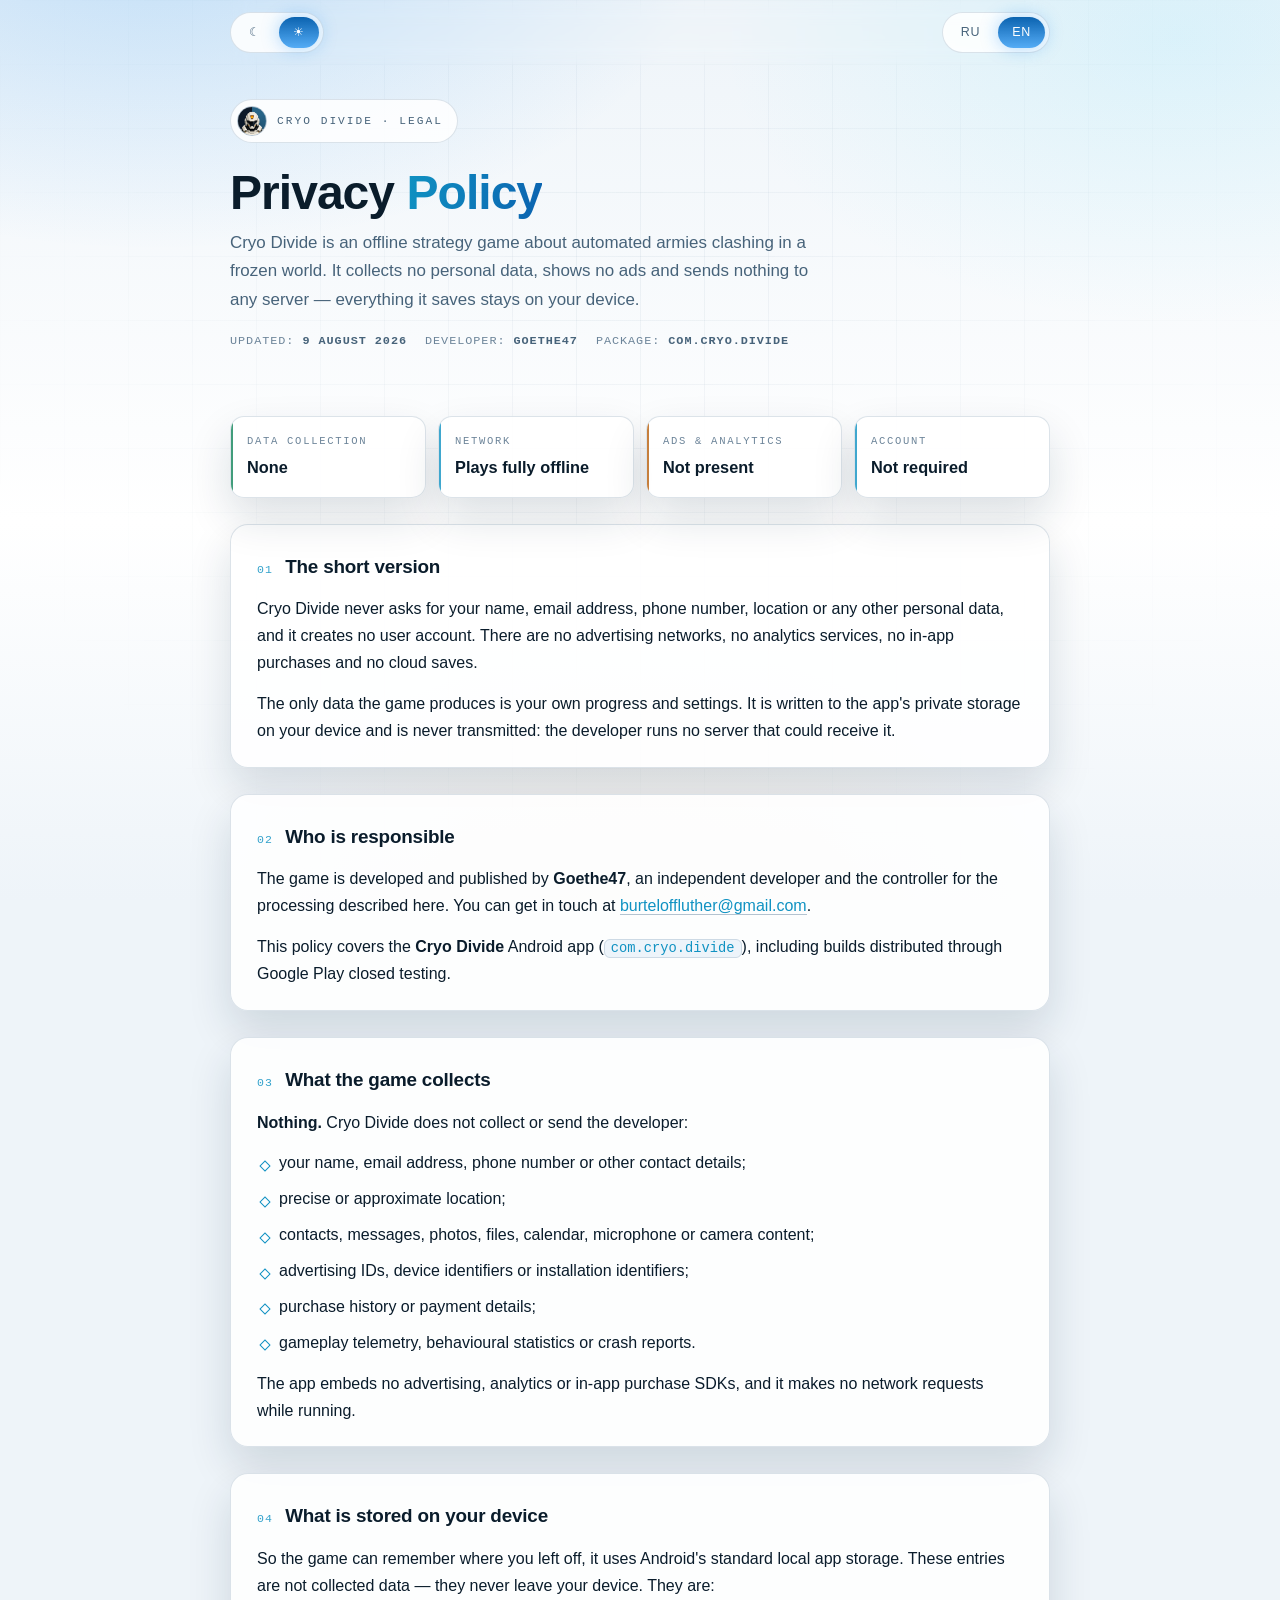
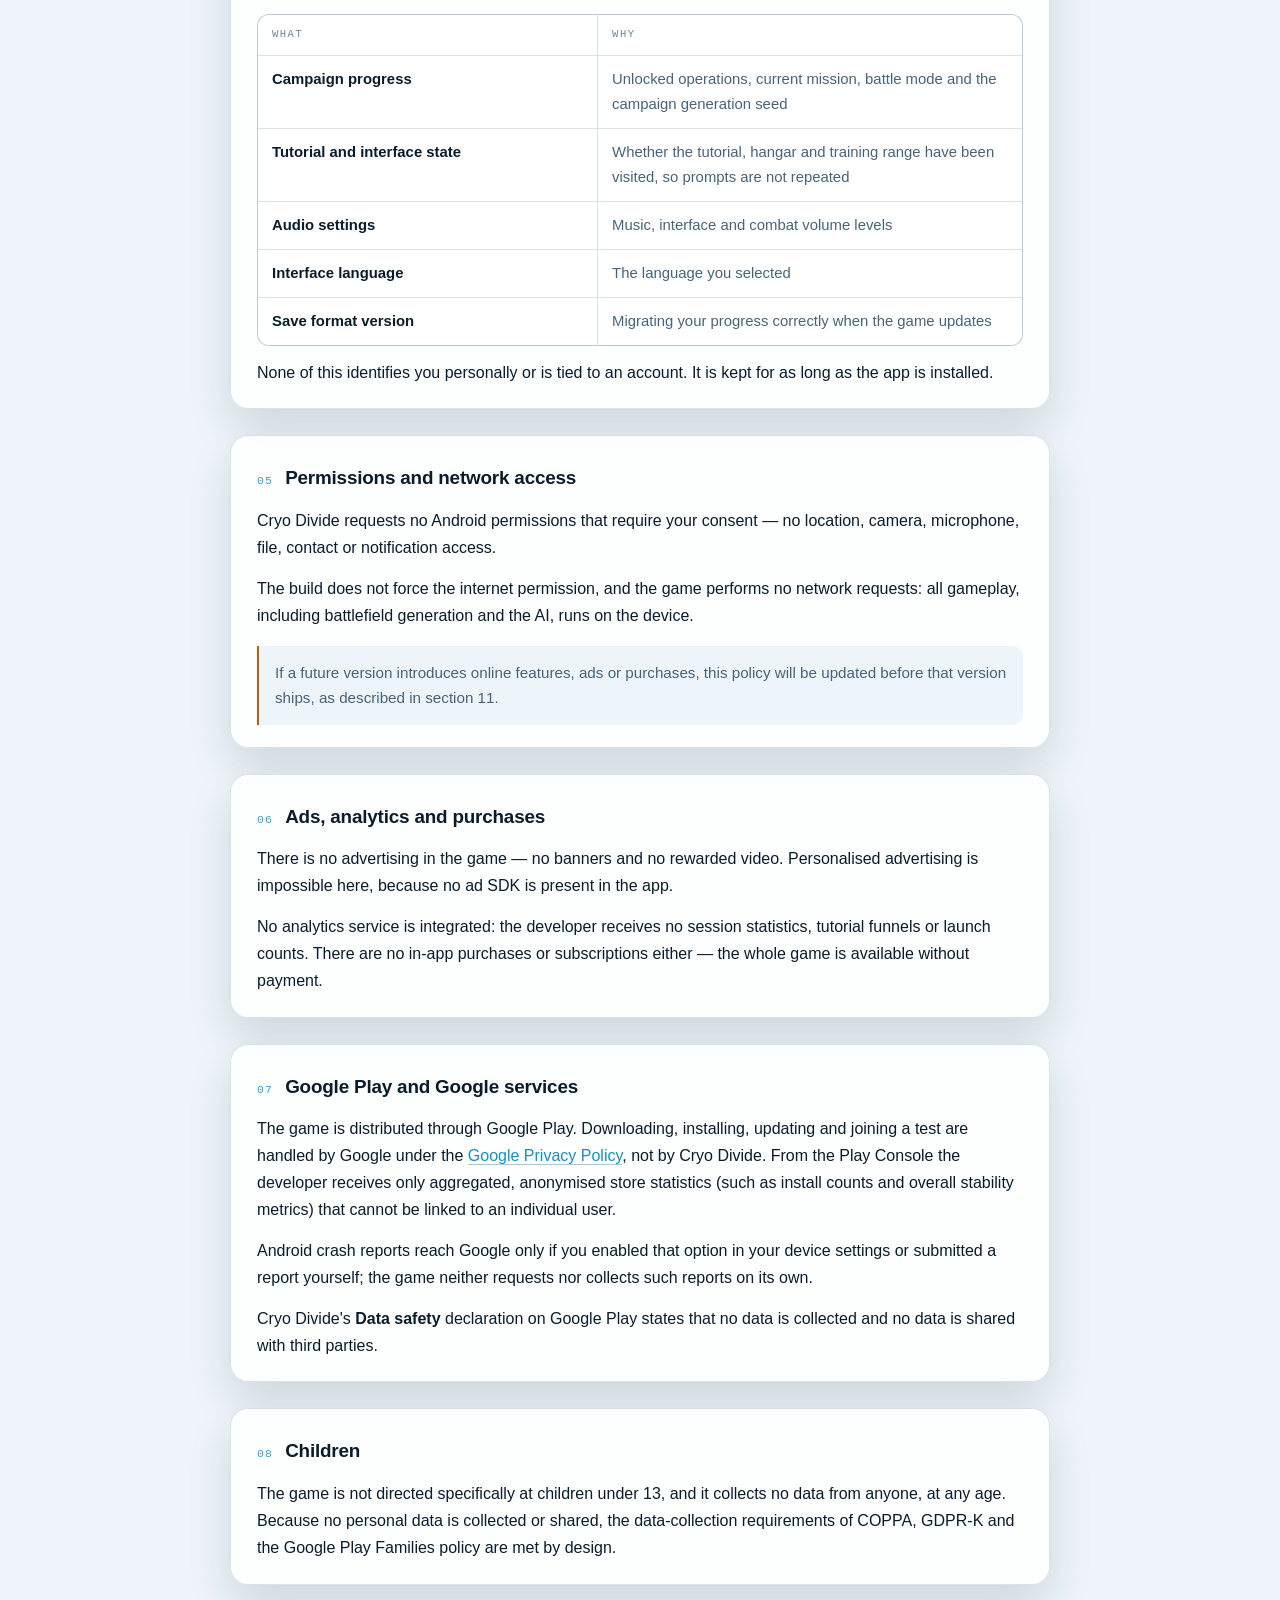
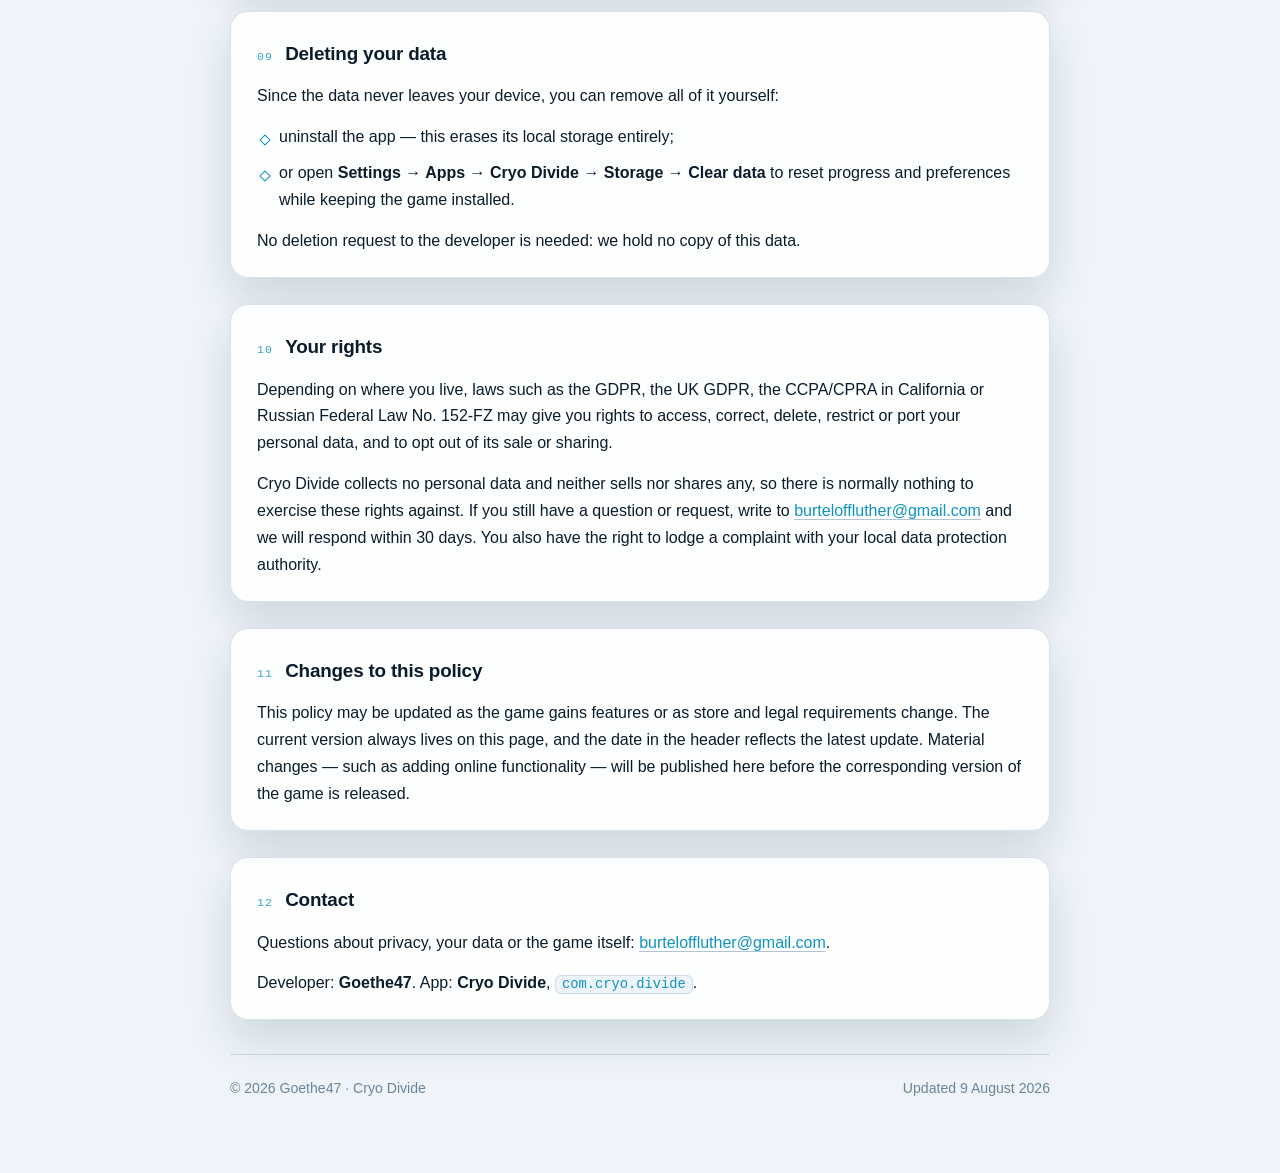
==== index.html @ 8a2a1ef3 "Add Cryo Divide privacy policy site Bilingual (RU/EN) static page with dark and light themes styled " ====
<!DOCTYPE html>
<html lang="ru" data-theme="dark" data-lang="ru">
<head>
<meta charset="utf-8">
<meta name="viewport" content="width=device-width, initial-scale=1">
<title>Cryo Divide — Политика конфиденциальности / Privacy Policy</title>
<meta name="description" content="Политика конфиденциальности игры Cryo Divide: данные не собираются, реклама и аналитика отсутствуют, весь прогресс хранится только на устройстве. / Cryo Divide privacy policy: no data collected, no ads, no analytics.">
<meta name="color-scheme" content="dark light">
<meta name="theme-color" content="#04090f">
<link rel="icon" type="image/png" sizes="32x32" href="favicon-32x32.png">
<link rel="icon" type="image/png" sizes="16x16" href="favicon-16x16.png">
<link rel="apple-touch-icon" sizes="180x180" href="apple-touch-icon.png">
<link rel="stylesheet" href="styles.css">
<script>
  /* Тема и язык применяются до отрисовки, чтобы не мигало. */
  (function () {
    var root = document.documentElement;
    try {
      var t = localStorage.getItem('cryo-theme');
      if (!t) t = window.matchMedia('(prefers-color-scheme: light)').matches ? 'light' : 'dark';
      root.setAttribute('data-theme', t);

      var l = localStorage.getItem('cryo-lang');
      if (!l) l = /^ru\b/i.test(navigator.language || '') ? 'ru' : 'en';
      root.setAttribute('data-lang', l);
      root.setAttribute('lang', l);
    } catch (e) {}
  })();
</script>
</head>
<body>
<div class="wrap">

  <div class="toolbar">
    <div class="switch" role="group" aria-label="Тема / Theme">
      <button type="button" data-theme-set="dark" aria-label="Тёмная тема / Dark theme">☾</button>
      <button type="button" data-theme-set="light" aria-label="Светлая тема / Light theme">☀</button>
    </div>
    <div class="switch" role="group" aria-label="Язык / Language">
      <button type="button" data-lang-set="ru">RU</button>
      <button type="button" data-lang-set="en">EN</button>
    </div>
  </div>

  <!-- ═══════════════════ RUSSIAN ═══════════════════ -->
  <div data-lang-block="ru">

    <header class="hero">
      <span class="badge"><img src="logo-mark.png" alt="">Cryo Divide · Юридические документы</span>
      <h1>Политика <span class="accent">конфиденциальности</span></h1>
      <p class="lede">Cryo Divide — офлайн-стратегия об автоматизированном сражении армий в ледяном мире. Игра не собирает персональные данные, не показывает рекламу и не отправляет ничего на серверы: всё, что она сохраняет, остаётся на вашем устройстве.</p>
      <div class="meta">
        <span>Обновлено: <b>9 августа 2026</b></span>
        <span>Разработчик: <b>Goethe47</b></span>
        <span>Пакет: <b>com.cryo.divide</b></span>
      </div>
    </header>

    <div class="chips">
      <div class="chip green"><span class="k">Сбор данных</span><span class="v">Не ведётся</span></div>
      <div class="chip"><span class="k">Сеть</span><span class="v">Игра работает офлайн</span></div>
      <div class="chip amber"><span class="k">Реклама и аналитика</span><span class="v">Отсутствуют</span></div>
      <div class="chip"><span class="k">Аккаунт</span><span class="v">Не требуется</span></div>
    </div>

    <section>
      <h2><span class="num">01</span> Коротко о главном</h2>
      <p>Cryo Divide не запрашивает у вас имя, почту, телефон, местоположение или любые другие персональные данные и не создаёт учётных записей. В игре нет рекламных сетей, систем аналитики, покупок внутри приложения и облачных сохранений.</p>
      <p>Единственные данные, которые появляются в результате игры, — это ваш прогресс и настройки. Они записываются в частное хранилище приложения на вашем устройстве и никуда не передаются: у разработчика нет сервера, который мог бы их принять.</p>
    </section>

    <section>
      <h2><span class="num">02</span> Кто отвечает за данные</h2>
      <p>Игру разрабатывает и издаёт <strong>Goethe47</strong> — независимый разработчик, автор этого приложения и оператор в отношении описанной здесь обработки. Связаться можно по адресу <a href="mailto:burteloffluther@gmail.com">burteloffluther@gmail.com</a>.</p>
      <p>Политика распространяется на приложение <strong>Cryo Divide</strong> (<code>com.cryo.divide</code>) для Android, включая сборки, распространяемые в рамках закрытого тестирования Google Play.</p>
    </section>

    <section>
      <h2><span class="num">03</span> Какие данные собирает игра</h2>
      <p><strong>Никаких.</strong> Cryo Divide не собирает и не передаёт разработчику:</p>
      <ul>
        <li>имя, адрес электронной почты, номер телефона и другие контактные данные;</li>
        <li>точное или приблизительное местоположение;</li>
        <li>контакты, сообщения, фотографии, файлы, календарь и содержимое микрофона или камеры;</li>
        <li>рекламные идентификаторы, идентификаторы устройства и установки;</li>
        <li>историю покупок и платёжные данные;</li>
        <li>телеметрию игровых сессий, поведенческую статистику и отчёты о сбоях.</li>
      </ul>
      <p>В приложении нет встроенных SDK рекламных сетей, систем аналитики и внутриигровых покупок. Игра не обращается к сети во время работы.</p>
    </section>

    <section>
      <h2><span class="num">04</span> Что сохраняется на вашем устройстве</h2>
      <p>Чтобы игра помнила ваш прогресс, она использует стандартное локальное хранилище приложения на Android. Эти записи не считаются собранными данными: они не покидают устройство. Сохраняются:</p>
      <div class="data-table">
        <div class="head">Что</div>
        <div class="head">Зачем</div>
        <div>Прогресс кампании</div>
        <div>Открытые операции, текущая миссия, режим боя и зерно генерации кампании</div>
        <div>Состояние обучения и интерфейса</div>
        <div>Пройденное обучение, посещение ангара и тренировочного полигона — чтобы подсказки не повторялись</div>
        <div>Настройки звука</div>
        <div>Громкость музыки, интерфейса и боевых эффектов</div>
        <div>Язык интерфейса</div>
        <div>Выбранный язык игры</div>
        <div>Версия формата сохранения</div>
        <div>Корректный перенос прогресса при обновлении игры</div>
      </div>
      <p>Ничто из перечисленного не идентифицирует вас как личность и не привязано к аккаунту. Данные хранятся, пока установлено приложение.</p>
    </section>

    <section>
      <h2><span class="num">05</span> Разрешения и доступ к сети</h2>
      <p>Cryo Divide не запрашивает разрешений Android, требующих вашего согласия: ни геолокацию, ни камеру, ни микрофон, ни доступ к файлам, контактам или уведомлениям.</p>
      <p>Разрешение на доступ в интернет в сборке не запрашивается принудительно, и игра не выполняет сетевых запросов: весь игровой процесс, включая генерацию поля боя и работу ИИ, происходит на устройстве.</p>
      <p class="note">Если в будущих версиях появятся сетевые функции, реклама или покупки, эта политика будет обновлена до выхода такой версии, а изменения описаны в разделе 11.</p>
    </section>

    <section>
      <h2><span class="num">06</span> Реклама, аналитика и покупки</h2>
      <p>В игре нет рекламы — ни баннеров, ни видеороликов с вознаграждением. Персонализированная реклама невозможна, поскольку рекламных SDK в приложении нет.</p>
      <p>Аналитические сервисы не подключены: разработчик не получает статистику сессий, воронок обучения или частоты запусков. Внутриигровых покупок и подписок в приложении также нет — вся игра доступна без платежей.</p>
    </section>

    <section>
      <h2><span class="num">07</span> Google Play и сервисы Google</h2>
      <p>Игра распространяется через Google Play. Скачивание, установка, обновление и участие в тестировании обрабатываются Google в соответствии с <a href="https://policies.google.com/privacy" target="_blank" rel="noopener">Политикой конфиденциальности Google</a>, а не Cryo Divide. Разработчик получает от Google Play Console только сводную обезличенную статистику магазина (например, количество установок и общие показатели стабильности) и не может связать её с конкретным пользователем.</p>
      <p>Отчёты о сбоях Android передаются в Google, только если вы сами включили эту опцию в настройках устройства или отправили отчёт вручную; игра не запрашивает и не собирает такие отчёты самостоятельно.</p>
      <p>В разделе <strong>«Безопасность данных»</strong> в Google Play для Cryo Divide заявлено: данные не собираются и не передаются третьим лицам.</p>
    </section>

    <section>
      <h2><span class="num">08</span> Дети</h2>
      <p>Игра не предназначена специально для детей младше 13 лет, но и не собирает данных ни от кого — независимо от возраста. Поскольку персональные данные не собираются и не передаются, требования COPPA, GDPR-K и политики Google Play «Дети и семьи» в части сбора данных соблюдаются автоматически.</p>
    </section>

    <section>
      <h2><span class="num">09</span> Как удалить свои данные</h2>
      <p>Так как данные не покидают устройство, удалить их можно полностью и самостоятельно:</p>
      <ul>
        <li>удалите приложение — вместе с ним стирается всё локальное хранилище;</li>
        <li>или откройте <strong>Настройки → Приложения → Cryo Divide → Хранилище → Очистить данные</strong>, чтобы сбросить прогресс и настройки, оставив игру установленной.</li>
      </ul>
      <p>Запрос на удаление разработчику не требуется: у нас нет копии этих данных.</p>
    </section>

    <section>
      <h2><span class="num">10</span> Ваши права</h2>
      <p>Законодательство вашей страны — например, GDPR в ЕС, UK GDPR, CCPA/CPRA в Калифорнии или закон №152-ФЗ в России — может давать вам право на доступ к персональным данным, их исправление, удаление, ограничение обработки, перенос и на отказ от продажи или передачи данных.</p>
      <p>Cryo Divide не собирает персональных данных, не продаёт и не передаёт их третьим лицам, поэтому реализовывать эти права в отношении разработчика, как правило, не требуется. Если у вас всё же есть вопрос или запрос, напишите на <a href="mailto:burteloffluther@gmail.com">burteloffluther@gmail.com</a> — мы ответим в течение 30 дней. Вы также вправе подать жалобу в надзорный орган по защите данных вашей страны.</p>
    </section>

    <section>
      <h2><span class="num">11</span> Изменения политики</h2>
      <p>Политика может обновляться при появлении новых функций или изменении требований магазинов и законодательства. Актуальная версия всегда доступна на этой странице, а дата в шапке отражает последнее обновление. Существенные изменения — например, подключение сетевых функций — будут опубликованы здесь до выхода соответствующей версии игры.</p>
    </section>

    <section>
      <h2><span class="num">12</span> Контакты</h2>
      <p>Вопросы о конфиденциальности, данных или самой игре: <a href="mailto:burteloffluther@gmail.com">burteloffluther@gmail.com</a>.</p>
      <p>Разработчик: <strong>Goethe47</strong>. Приложение: <strong>Cryo Divide</strong>, <code>com.cryo.divide</code>.</p>
    </section>

    <footer>
      <span>© 2026 Goethe47 · Cryo Divide</span>
      <span>Обновлено 9 августа 2026</span>
    </footer>
  </div>

  <!-- ═══════════════════ ENGLISH ═══════════════════ -->
  <div data-lang-block="en">

    <header class="hero">
      <span class="badge"><img src="logo-mark.png" alt="">Cryo Divide · Legal</span>
      <h1>Privacy <span class="accent">Policy</span></h1>
      <p class="lede">Cryo Divide is an offline strategy game about automated armies clashing in a frozen world. It collects no personal data, shows no ads and sends nothing to any server — everything it saves stays on your device.</p>
      <div class="meta">
        <span>Updated: <b>9 August 2026</b></span>
        <span>Developer: <b>Goethe47</b></span>
        <span>Package: <b>com.cryo.divide</b></span>
      </div>
    </header>

    <div class="chips">
      <div class="chip green"><span class="k">Data collection</span><span class="v">None</span></div>
      <div class="chip"><span class="k">Network</span><span class="v">Plays fully offline</span></div>
      <div class="chip amber"><span class="k">Ads &amp; analytics</span><span class="v">Not present</span></div>
      <div class="chip"><span class="k">Account</span><span class="v">Not required</span></div>
    </div>

    <section>
      <h2><span class="num">01</span> The short version</h2>
      <p>Cryo Divide never asks for your name, email address, phone number, location or any other personal data, and it creates no user account. There are no advertising networks, no analytics services, no in-app purchases and no cloud saves.</p>
      <p>The only data the game produces is your own progress and settings. It is written to the app's private storage on your device and is never transmitted: the developer runs no server that could receive it.</p>
    </section>

    <section>
      <h2><span class="num">02</span> Who is responsible</h2>
      <p>The game is developed and published by <strong>Goethe47</strong>, an independent developer and the controller for the processing described here. You can get in touch at <a href="mailto:burteloffluther@gmail.com">burteloffluther@gmail.com</a>.</p>
      <p>This policy covers the <strong>Cryo Divide</strong> Android app (<code>com.cryo.divide</code>), including builds distributed through Google Play closed testing.</p>
    </section>

    <section>
      <h2><span class="num">03</span> What the game collects</h2>
      <p><strong>Nothing.</strong> Cryo Divide does not collect or send the developer:</p>
      <ul>
        <li>your name, email address, phone number or other contact details;</li>
        <li>precise or approximate location;</li>
        <li>contacts, messages, photos, files, calendar, microphone or camera content;</li>
        <li>advertising IDs, device identifiers or installation identifiers;</li>
        <li>purchase history or payment details;</li>
        <li>gameplay telemetry, behavioural statistics or crash reports.</li>
      </ul>
      <p>The app embeds no advertising, analytics or in-app purchase SDKs, and it makes no network requests while running.</p>
    </section>

    <section>
      <h2><span class="num">04</span> What is stored on your device</h2>
      <p>So the game can remember where you left off, it uses Android's standard local app storage. These entries are not collected data — they never leave your device. They are:</p>
      <div class="data-table">
        <div class="head">What</div>
        <div class="head">Why</div>
        <div>Campaign progress</div>
        <div>Unlocked operations, current mission, battle mode and the campaign generation seed</div>
        <div>Tutorial and interface state</div>
        <div>Whether the tutorial, hangar and training range have been visited, so prompts are not repeated</div>
        <div>Audio settings</div>
        <div>Music, interface and combat volume levels</div>
        <div>Interface language</div>
        <div>The language you selected</div>
        <div>Save format version</div>
        <div>Migrating your progress correctly when the game updates</div>
      </div>
      <p>None of this identifies you personally or is tied to an account. It is kept for as long as the app is installed.</p>
    </section>

    <section>
      <h2><span class="num">05</span> Permissions and network access</h2>
      <p>Cryo Divide requests no Android permissions that require your consent — no location, camera, microphone, file, contact or notification access.</p>
      <p>The build does not force the internet permission, and the game performs no network requests: all gameplay, including battlefield generation and the AI, runs on the device.</p>
      <p class="note">If a future version introduces online features, ads or purchases, this policy will be updated before that version ships, as described in section 11.</p>
    </section>

    <section>
      <h2><span class="num">06</span> Ads, analytics and purchases</h2>
      <p>There is no advertising in the game — no banners and no rewarded video. Personalised advertising is impossible here, because no ad SDK is present in the app.</p>
      <p>No analytics service is integrated: the developer receives no session statistics, tutorial funnels or launch counts. There are no in-app purchases or subscriptions either — the whole game is available without payment.</p>
    </section>

    <section>
      <h2><span class="num">07</span> Google Play and Google services</h2>
      <p>The game is distributed through Google Play. Downloading, installing, updating and joining a test are handled by Google under the <a href="https://policies.google.com/privacy" target="_blank" rel="noopener">Google Privacy Policy</a>, not by Cryo Divide. From the Play Console the developer receives only aggregated, anonymised store statistics (such as install counts and overall stability metrics) that cannot be linked to an individual user.</p>
      <p>Android crash reports reach Google only if you enabled that option in your device settings or submitted a report yourself; the game neither requests nor collects such reports on its own.</p>
      <p>Cryo Divide's <strong>Data safety</strong> declaration on Google Play states that no data is collected and no data is shared with third parties.</p>
    </section>

    <section>
      <h2><span class="num">08</span> Children</h2>
      <p>The game is not directed specifically at children under 13, and it collects no data from anyone, at any age. Because no personal data is collected or shared, the data-collection requirements of COPPA, GDPR-K and the Google Play Families policy are met by design.</p>
    </section>

    <section>
      <h2><span class="num">09</span> Deleting your data</h2>
      <p>Since the data never leaves your device, you can remove all of it yourself:</p>
      <ul>
        <li>uninstall the app — this erases its local storage entirely;</li>
        <li>or open <strong>Settings → Apps → Cryo Divide → Storage → Clear data</strong> to reset progress and preferences while keeping the game installed.</li>
      </ul>
      <p>No deletion request to the developer is needed: we hold no copy of this data.</p>
    </section>

    <section>
      <h2><span class="num">10</span> Your rights</h2>
      <p>Depending on where you live, laws such as the GDPR, the UK GDPR, the CCPA/CPRA in California or Russian Federal Law No. 152-FZ may give you rights to access, correct, delete, restrict or port your personal data, and to opt out of its sale or sharing.</p>
      <p>Cryo Divide collects no personal data and neither sells nor shares any, so there is normally nothing to exercise these rights against. If you still have a question or request, write to <a href="mailto:burteloffluther@gmail.com">burteloffluther@gmail.com</a> and we will respond within 30 days. You also have the right to lodge a complaint with your local data protection authority.</p>
    </section>

    <section>
      <h2><span class="num">11</span> Changes to this policy</h2>
      <p>This policy may be updated as the game gains features or as store and legal requirements change. The current version always lives on this page, and the date in the header reflects the latest update. Material changes — such as adding online functionality — will be published here before the corresponding version of the game is released.</p>
    </section>

    <section>
      <h2><span class="num">12</span> Contact</h2>
      <p>Questions about privacy, your data or the game itself: <a href="mailto:burteloffluther@gmail.com">burteloffluther@gmail.com</a>.</p>
      <p>Developer: <strong>Goethe47</strong>. App: <strong>Cryo Divide</strong>, <code>com.cryo.divide</code>.</p>
    </section>

    <footer>
      <span>© 2026 Goethe47 · Cryo Divide</span>
      <span>Updated 9 August 2026</span>
    </footer>
  </div>

</div>

<script>
  (function () {
    var root = document.documentElement;

    function apply() {
      var theme = root.getAttribute('data-theme');
      var lang = root.getAttribute('data-lang');

      document.querySelectorAll('[data-theme-set]').forEach(function (b) {
        b.setAttribute('aria-pressed', String(b.dataset.themeSet === theme));
      });
      document.querySelectorAll('[data-lang-set]').forEach(function (b) {
        b.setAttribute('aria-pressed', String(b.dataset.langSet === lang));
      });
      document.querySelectorAll('[data-lang-block]').forEach(function (b) {
        b.hidden = b.dataset.langBlock !== lang;
      });

      var meta = document.querySelector('meta[name="theme-color"]');
      if (meta) meta.setAttribute('content', theme === 'light' ? '#eef4f9' : '#04090f');
    }

    document.addEventListener('click', function (e) {
      var t = e.target.closest('[data-theme-set], [data-lang-set]');
      if (!t) return;
      if (t.dataset.themeSet) {
        root.setAttribute('data-theme', t.dataset.themeSet);
        try { localStorage.setItem('cryo-theme', t.dataset.themeSet); } catch (err) {}
      } else {
        root.setAttribute('data-lang', t.dataset.langSet);
        root.setAttribute('lang', t.dataset.langSet);
        try { localStorage.setItem('cryo-lang', t.dataset.langSet); } catch (err) {}
      }
      apply();
    });

    apply();
  })();
</script>
</body>
</html>
---- styles.css ----
/* Cryo Divide — Legal
   Палитра взята из внутриигрового HUD (CryoUI): холодная синь, лёд, янтарь. */

:root {
  --blue: #148cf2;
  --cyan: #4cdbff;
  --amber: #f58f29;
  --green: #59f2a3;

  --bg: #04090f;
  --bg-2: #071320;
  --surface: rgba(10, 24, 38, 0.78);
  --surface-2: rgba(12, 30, 47, 0.6);
  --border: rgba(76, 219, 255, 0.16);
  --border-strong: rgba(76, 219, 255, 0.34);
  --text: #e8f4fb;
  --text-2: #93aec2;
  --text-3: #63819a;
  --shadow: 0 24px 60px rgba(0, 0, 0, 0.55);
  --grid: rgba(76, 219, 255, 0.05);
}

:root[data-theme="light"] {
  --blue: #0b63b0;
  --cyan: #1092c2;
  --amber: #b8600d;
  --green: #12855a;

  --bg: #eef4f9;
  --bg-2: #ffffff;
  --surface: rgba(255, 255, 255, 0.86);
  --surface-2: rgba(233, 242, 249, 0.8);
  --border: rgba(11, 62, 99, 0.14);
  --border-strong: rgba(11, 62, 99, 0.3);
  --text: #0a1c2b;
  --text-2: #47637a;
  --text-3: #6c8499;
  --shadow: 0 20px 44px rgba(11, 40, 66, 0.14);
  --grid: rgba(11, 62, 99, 0.05);
}

* { box-sizing: border-box; }

html { -webkit-text-size-adjust: 100%; }

body {
  margin: 0;
  font-family: -apple-system, BlinkMacSystemFont, "Segoe UI", Roboto, "Helvetica Neue", Arial, sans-serif;
  font-size: 16px;
  line-height: 1.68;
  color: var(--text);
  background: var(--bg);
  background-image:
    radial-gradient(900px 520px at 12% -8%, rgba(20, 140, 242, 0.20), transparent 62%),
    radial-gradient(760px 480px at 92% 4%, rgba(76, 219, 255, 0.13), transparent 60%),
    radial-gradient(680px 520px at 50% 108%, rgba(245, 143, 41, 0.09), transparent 64%),
    linear-gradient(180deg, var(--bg) 0%, var(--bg-2) 58%, var(--bg) 100%);
  background-attachment: fixed;
  overflow-x: hidden;
  transition: background-color .3s ease, color .3s ease;
}

/* Тонкая координатная сетка — отсылка к тактической карте. */
body::before {
  content: "";
  position: fixed;
  inset: 0;
  pointer-events: none;
  z-index: 0;
  background-image:
    linear-gradient(var(--grid) 1px, transparent 1px),
    linear-gradient(90deg, var(--grid) 1px, transparent 1px);
  background-size: 64px 64px;
  mask-image: radial-gradient(circle at 50% 30%, #000 0%, transparent 78%);
  -webkit-mask-image: radial-gradient(circle at 50% 30%, #000 0%, transparent 78%);
}

.wrap { position: relative; z-index: 1; max-width: 860px; margin: 0 auto; padding: 0 20px 72px; }

/* ── Панель управления ─────────────────────────────────────────── */

.toolbar {
  position: sticky;
  top: 0;
  z-index: 5;
  display: flex;
  justify-content: space-between;
  align-items: center;
  gap: 10px;
  padding: 12px 0;
  margin-bottom: 8px;
  backdrop-filter: blur(10px);
  -webkit-backdrop-filter: blur(10px);
}

.switch { display: flex; gap: 4px; padding: 4px; border: 1px solid var(--border); border-radius: 999px; background: var(--surface); }

.switch button {
  border: 0;
  background: transparent;
  color: var(--text-2);
  font: inherit;
  font-size: .78rem;
  letter-spacing: .06em;
  padding: 5px 14px;
  border-radius: 999px;
  cursor: pointer;
  transition: background-color .2s ease, color .2s ease;
}

.switch button:hover { color: var(--text); }

.switch button[aria-pressed="true"] {
  background: linear-gradient(180deg, var(--blue), rgba(20, 140, 242, .72));
  color: #f2fbff;
  box-shadow: 0 0 18px rgba(20, 140, 242, .35);
}

:root[data-theme="light"] .switch button[aria-pressed="true"] { color: #fff; }

/* ── Шапка ─────────────────────────────────────────────────────── */

.hero { padding: 26px 0 34px; }

.badge {
  display: inline-flex;
  align-items: center;
  gap: 10px;
  padding: 6px 14px 6px 6px;
  border: 1px solid var(--border);
  border-radius: 999px;
  background: var(--surface);
  font-family: ui-monospace, SFMono-Regular, "Cascadia Mono", Consolas, monospace;
  font-size: .7rem;
  letter-spacing: .18em;
  text-transform: uppercase;
  color: var(--text-2);
}

.badge img { width: 30px; height: 30px; border-radius: 50%; border: 1px solid var(--border-strong); }

h1 {
  margin: 22px 0 10px;
  font-size: clamp(2rem, 6vw, 3rem);
  line-height: 1.08;
  letter-spacing: -.02em;
  font-weight: 700;
}

h1 .accent {
  background: linear-gradient(100deg, var(--cyan), var(--blue));
  -webkit-background-clip: text;
  background-clip: text;
  color: transparent;
}

.lede { margin: 0 0 18px; max-width: 62ch; color: var(--text-2); font-size: 1.06rem; }

.meta {
  display: flex;
  flex-wrap: wrap;
  gap: 8px 18px;
  font-family: ui-monospace, SFMono-Regular, "Cascadia Mono", Consolas, monospace;
  font-size: .74rem;
  letter-spacing: .08em;
  text-transform: uppercase;
  color: var(--text-3);
}

.meta b { color: var(--text-2); font-weight: 600; }

/* ── Сводка ────────────────────────────────────────────────────── */

.chips { display: grid; grid-template-columns: repeat(auto-fit, minmax(178px, 1fr)); gap: 12px; margin: 30px 0 8px; }

.chip {
  position: relative;
  padding: 16px 16px 15px;
  border: 1px solid var(--border);
  border-radius: 14px;
  background: var(--surface);
  box-shadow: var(--shadow);
  overflow: hidden;
}

.chip::after {
  content: "";
  position: absolute;
  left: 0; top: 0; bottom: 0;
  width: 2px;
  background: var(--cyan);
  opacity: .8;
}

.chip.amber::after { background: var(--amber); }
.chip.green::after { background: var(--green); }

.chip .k {
  display: block;
  font-family: ui-monospace, SFMono-Regular, "Cascadia Mono", Consolas, monospace;
  font-size: .66rem;
  letter-spacing: .16em;
  text-transform: uppercase;
  color: var(--text-3);
  margin-bottom: 4px;
}

.chip .v { font-size: 1.02rem; font-weight: 600; line-height: 1.35; }

/* ── Секции ────────────────────────────────────────────────────── */

section {
  margin-top: 26px;
  padding: 26px 26px 22px;
  border: 1px solid var(--border);
  border-radius: 18px;
  background: var(--surface);
  box-shadow: var(--shadow);
}

section > *:last-child { margin-bottom: 0; }

h2 {
  display: flex;
  align-items: baseline;
  gap: 12px;
  margin: 0 0 14px;
  font-size: 1.18rem;
  letter-spacing: -.01em;
}

h2 .num {
  font-family: ui-monospace, SFMono-Regular, "Cascadia Mono", Consolas, monospace;
  font-size: .72rem;
  font-weight: 500;
  letter-spacing: .1em;
  color: var(--cyan);
  opacity: .85;
}

p { margin: 0 0 14px; }

ul { margin: 0 0 14px; padding-left: 0; list-style: none; }

li { position: relative; padding-left: 22px; margin-bottom: 9px; }

li::before {
  content: "";
  position: absolute;
  left: 4px;
  top: .72em;
  width: 6px;
  height: 6px;
  border: 1px solid var(--cyan);
  transform: rotate(45deg);
}

strong { color: var(--text); font-weight: 600; }

code {
  font-family: ui-monospace, SFMono-Regular, "Cascadia Mono", Consolas, monospace;
  font-size: .86em;
  padding: 1px 6px;
  border: 1px solid var(--border);
  border-radius: 6px;
  background: var(--surface-2);
  color: var(--cyan);
}

a { color: var(--cyan); text-decoration: none; border-bottom: 1px solid var(--border-strong); transition: color .2s ease, border-color .2s ease; }
a:hover { color: var(--amber); border-color: var(--amber); }

.note {
  margin: 16px 0 0;
  padding: 14px 16px;
  border-left: 2px solid var(--amber);
  border-radius: 0 10px 10px 0;
  background: var(--surface-2);
  color: var(--text-2);
  font-size: .95rem;
}

.data-table { display: grid; grid-template-columns: minmax(0, 1fr) minmax(0, 1.25fr); gap: 1px; margin: 4px 0 14px; border: 1px solid var(--border); border-radius: 12px; overflow: hidden; background: var(--border); }
.data-table > div { padding: 11px 14px; background: var(--bg-2); font-size: .93rem; }
.data-table > div:nth-child(2n+1) { color: var(--text); font-weight: 600; }
.data-table > div:nth-child(2n) { color: var(--text-2); }
.data-table > .head { font-family: ui-monospace, SFMono-Regular, "Cascadia Mono", Consolas, monospace; font-size: .66rem !important; letter-spacing: .14em; text-transform: uppercase; color: var(--text-3) !important; font-weight: 500 !important; }

footer {
  margin-top: 34px;
  padding-top: 22px;
  border-top: 1px solid var(--border);
  color: var(--text-3);
  font-size: .88rem;
  display: flex;
  flex-wrap: wrap;
  gap: 6px 16px;
  justify-content: space-between;
}

[hidden] { display: none !important; }

/* Языковые блоки переключаются атрибутом на <html>, ещё до загрузки скрипта,
   чтобы не мелькал текст на другом языке. */
:root[data-lang="ru"] [data-lang-block="en"],
:root[data-lang="en"] [data-lang-block="ru"] { display: none; }

@media (max-width: 560px) {
  body { font-size: 15.5px; }
  .wrap { padding: 0 15px 56px; }
  section { padding: 20px 18px 17px; border-radius: 15px; }
  .data-table { grid-template-columns: 1fr; }
  .data-table > .head:nth-child(2) { display: none; }
}

@media (prefers-reduced-motion: reduce) {
  * { transition: none !important; animation: none !important; }
}
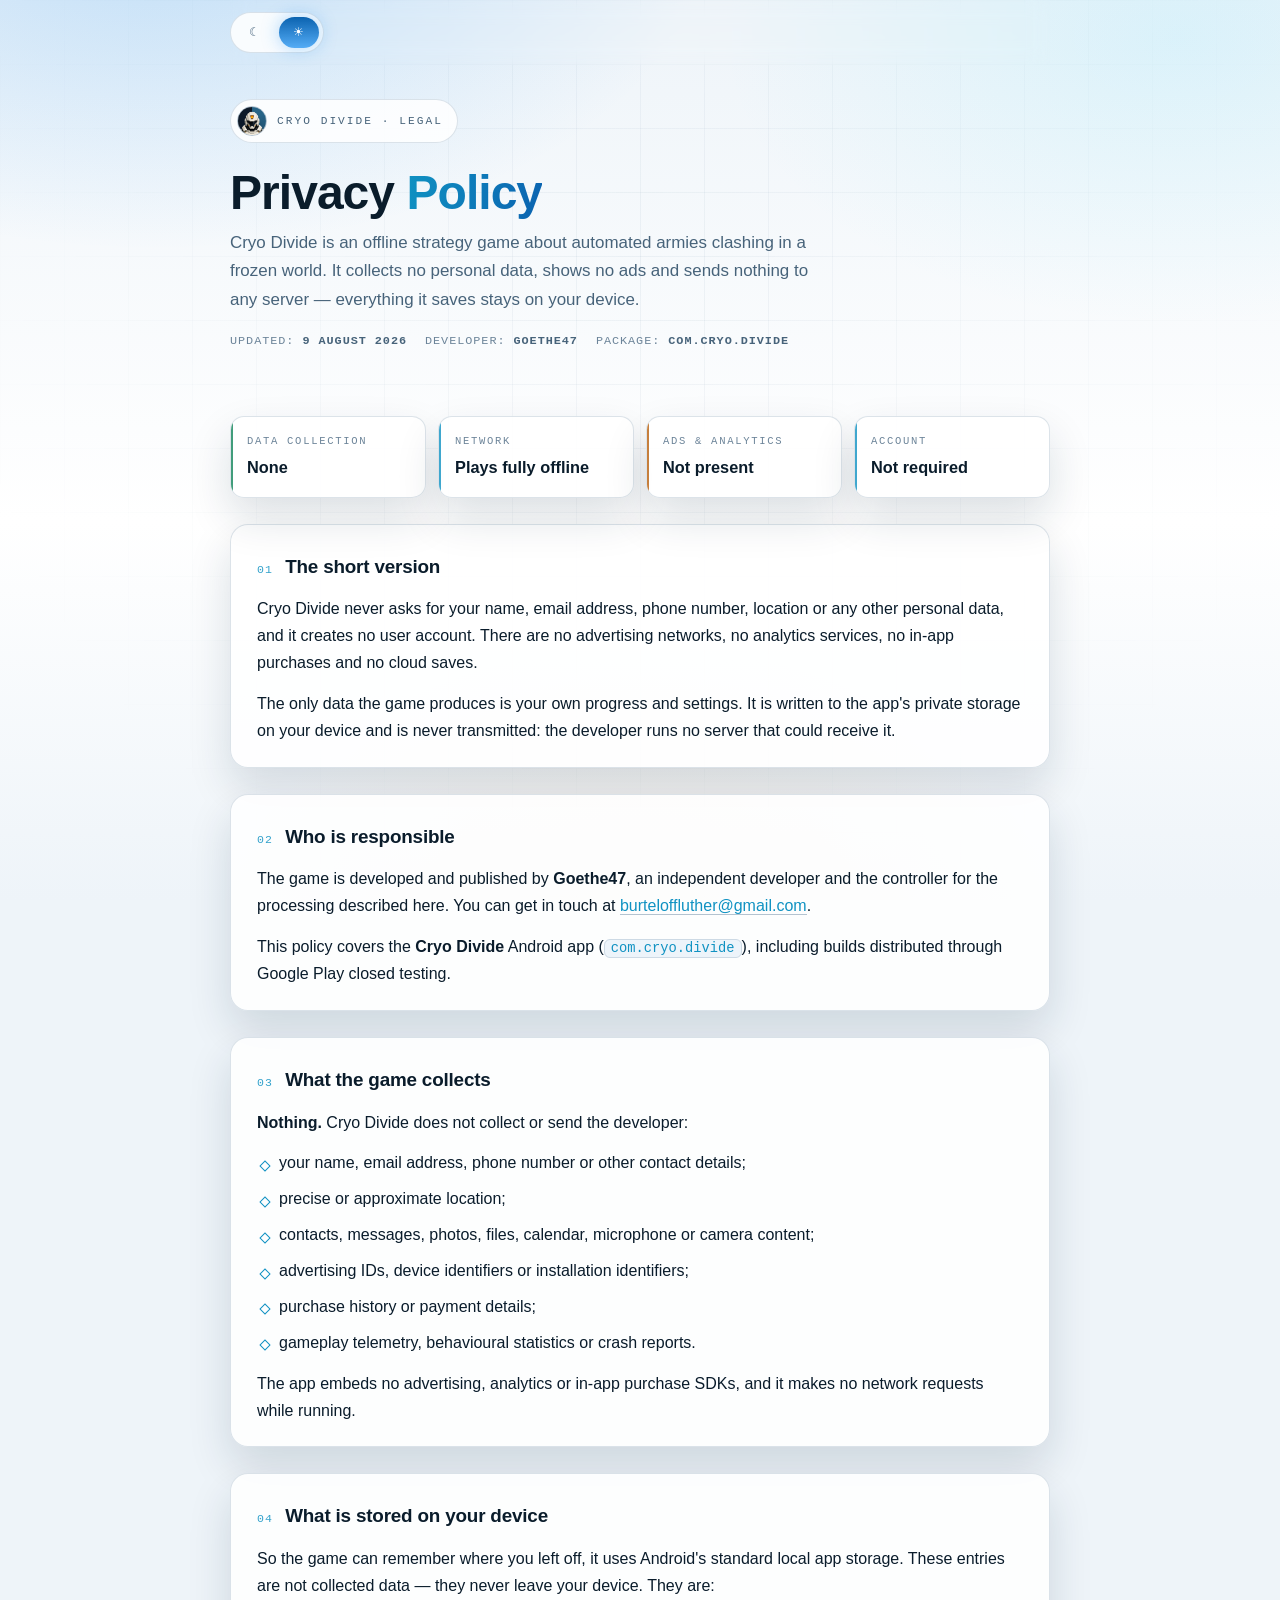
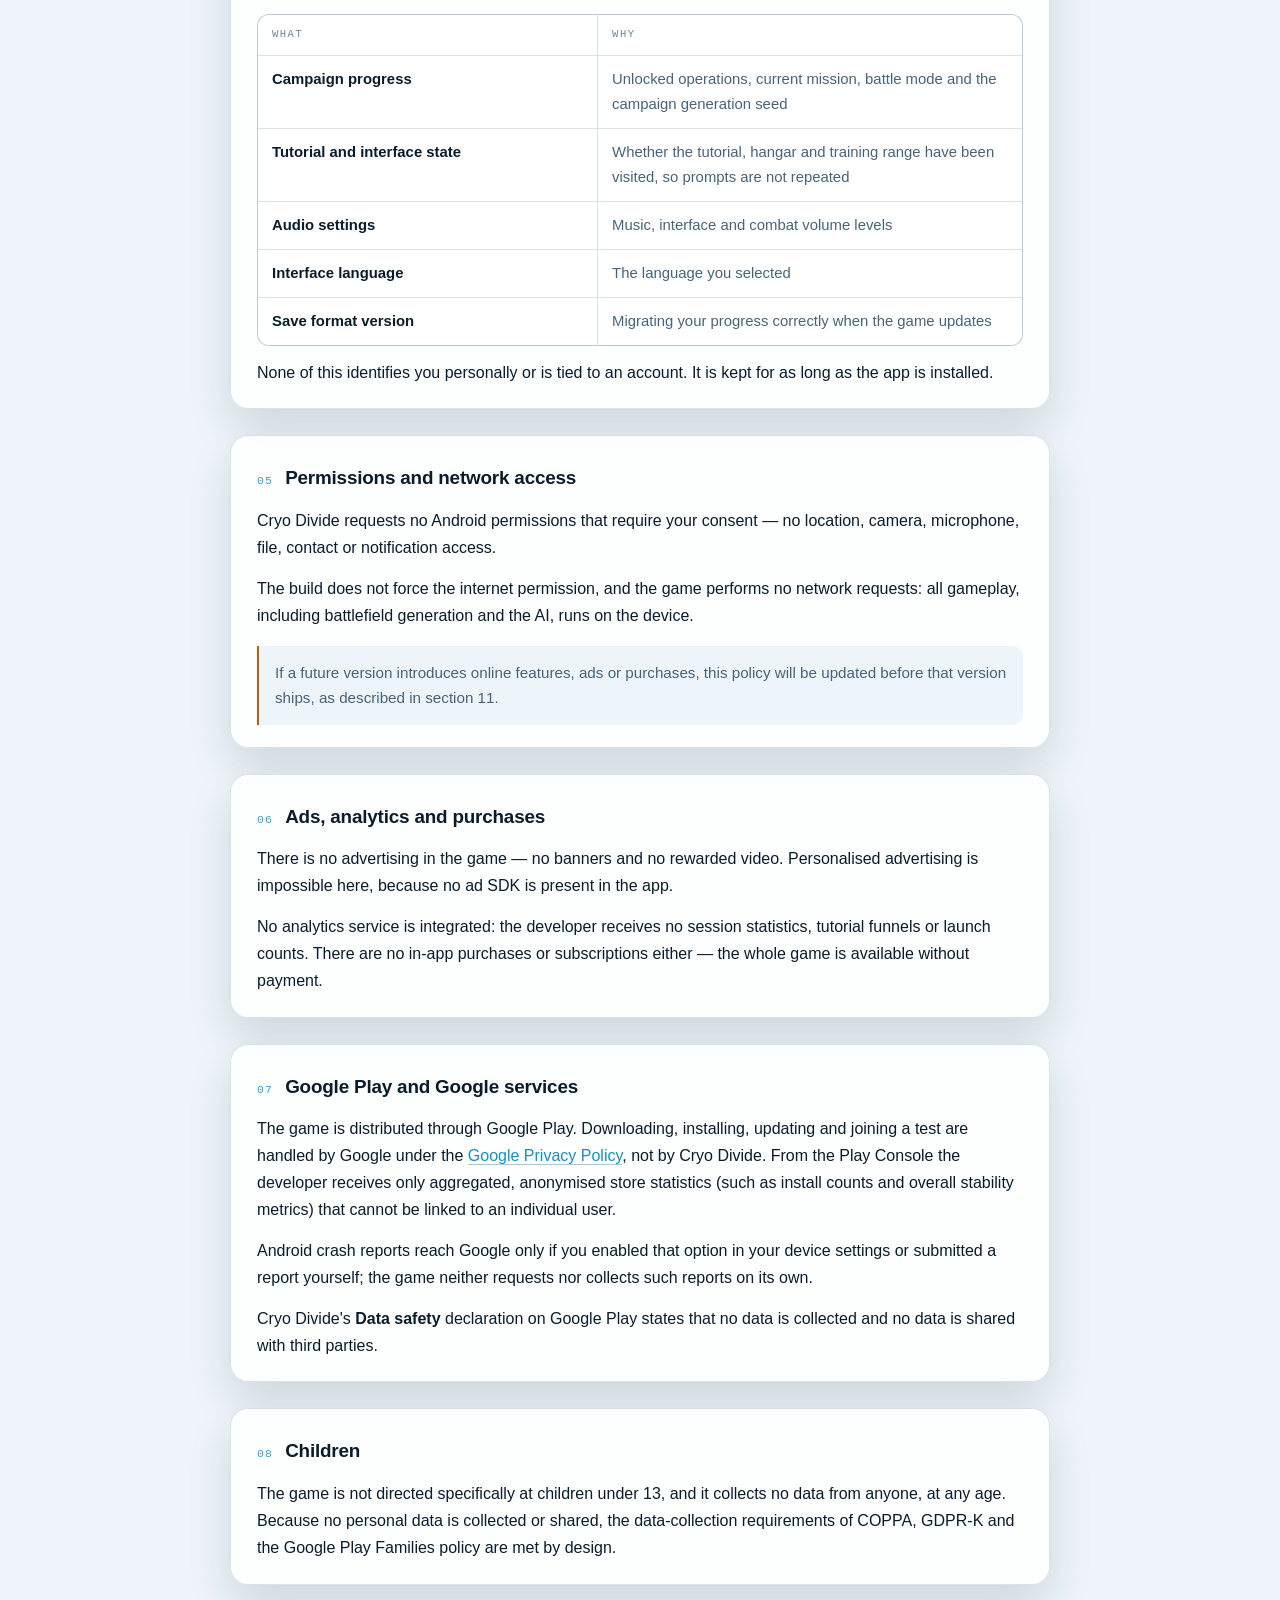
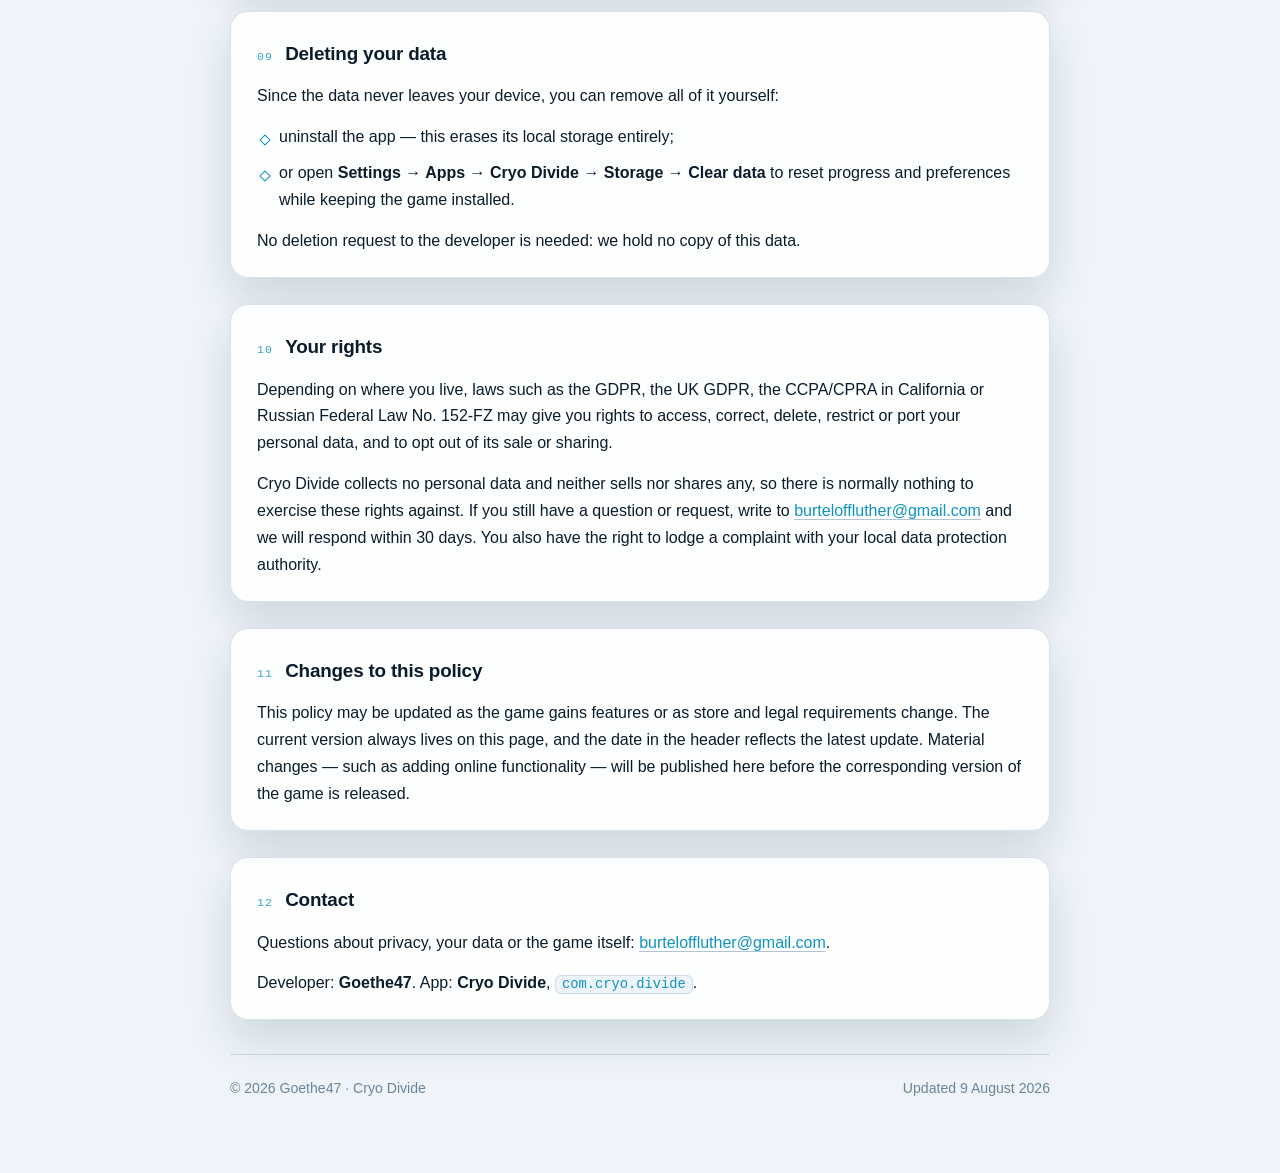
==== commit 96c6c9b1: "Make the privacy policy English-only Co-Authored-By: Claude Opus 5 <noreply@anthropic.com>" ====
--- a/index.html
+++ b/index.html
@@ -1,10 +1,10 @@
 <!DOCTYPE html>
-<html lang="ru" data-theme="dark" data-lang="ru">
+<html lang="en" data-theme="dark">
 <head>
 <meta charset="utf-8">
 <meta name="viewport" content="width=device-width, initial-scale=1">
-<title>Cryo Divide — Политика конфиденциальности / Privacy Policy</title>
-<meta name="description" content="Политика конфиденциальности игры Cryo Divide: данные не собираются, реклама и аналитика отсутствуют, весь прогресс хранится только на устройстве. / Cryo Divide privacy policy: no data collected, no ads, no analytics.">
+<title>Cryo Divide — Privacy Policy</title>
+<meta name="description" content="Cryo Divide privacy policy: no data collected, no ads, no analytics, all progress stays on your device.">
 <meta name="color-scheme" content="dark light">
 <meta name="theme-color" content="#04090f">
 <link rel="icon" type="image/png" sizes="32x32" href="favicon-32x32.png">
@@ -12,18 +12,12 @@
 <link rel="apple-touch-icon" sizes="180x180" href="apple-touch-icon.png">
 <link rel="stylesheet" href="styles.css">
 <script>
-  /* Тема и язык применяются до отрисовки, чтобы не мигало. */
+  /* Тема применяется до отрисовки, чтобы не мигало. */
   (function () {
-    var root = document.documentElement;
     try {
       var t = localStorage.getItem('cryo-theme');
       if (!t) t = window.matchMedia('(prefers-color-scheme: light)').matches ? 'light' : 'dark';
-      root.setAttribute('data-theme', t);
-
-      var l = localStorage.getItem('cryo-lang');
-      if (!l) l = /^ru\b/i.test(navigator.language || '') ? 'ru' : 'en';
-      root.setAttribute('data-lang', l);
-      root.setAttribute('lang', l);
+      document.documentElement.setAttribute('data-theme', t);
     } catch (e) {}
   })();
 </script>
@@ -32,265 +26,132 @@
 <div class="wrap">
 
   <div class="toolbar">
-    <div class="switch" role="group" aria-label="Тема / Theme">
-      <button type="button" data-theme-set="dark" aria-label="Тёмная тема / Dark theme">☾</button>
-      <button type="button" data-theme-set="light" aria-label="Светлая тема / Light theme">☀</button>
-    </div>
-    <div class="switch" role="group" aria-label="Язык / Language">
-      <button type="button" data-lang-set="ru">RU</button>
-      <button type="button" data-lang-set="en">EN</button>
+    <div class="switch" role="group" aria-label="Theme">
+      <button type="button" data-theme-set="dark" aria-label="Dark theme">☾</button>
+      <button type="button" data-theme-set="light" aria-label="Light theme">☀</button>
     </div>
   </div>
 
-  <!-- ═══════════════════ RUSSIAN ═══════════════════ -->
-  <div data-lang-block="ru">
+  <header class="hero">
+    <span class="badge"><img src="logo-mark.png" alt="">Cryo Divide · Legal</span>
+    <h1>Privacy <span class="accent">Policy</span></h1>
+    <p class="lede">Cryo Divide is an offline strategy game about automated armies clashing in a frozen world. It collects no personal data, shows no ads and sends nothing to any server — everything it saves stays on your device.</p>
+    <div class="meta">
+      <span>Updated: <b>9 August 2026</b></span>
+      <span>Developer: <b>Goethe47</b></span>
+      <span>Package: <b>com.cryo.divide</b></span>
+    </div>
+  </header>
 
-    <header class="hero">
-      <span class="badge"><img src="logo-mark.png" alt="">Cryo Divide · Юридические документы</span>
-      <h1>Политика <span class="accent">конфиденциальности</span></h1>
-      <p class="lede">Cryo Divide — офлайн-стратегия об автоматизированном сражении армий в ледяном мире. Игра не собирает персональные данные, не показывает рекламу и не отправляет ничего на серверы: всё, что она сохраняет, остаётся на вашем устройстве.</p>
-      <div class="meta">
-        <span>Обновлено: <b>9 августа 2026</b></span>
-        <span>Разработчик: <b>Goethe47</b></span>
-        <span>Пакет: <b>com.cryo.divide</b></span>
-      </div>
-    </header>
-
-    <div class="chips">
-      <div class="chip green"><span class="k">Сбор данных</span><span class="v">Не ведётся</span></div>
-      <div class="chip"><span class="k">Сеть</span><span class="v">Игра работает офлайн</span></div>
-      <div class="chip amber"><span class="k">Реклама и аналитика</span><span class="v">Отсутствуют</span></div>
-      <div class="chip"><span class="k">Аккаунт</span><span class="v">Не требуется</span></div>
-    </div>
-
-    <section>
-      <h2><span class="num">01</span> Коротко о главном</h2>
-      <p>Cryo Divide не запрашивает у вас имя, почту, телефон, местоположение или любые другие персональные данные и не создаёт учётных записей. В игре нет рекламных сетей, систем аналитики, покупок внутри приложения и облачных сохранений.</p>
-      <p>Единственные данные, которые появляются в результате игры, — это ваш прогресс и настройки. Они записываются в частное хранилище приложения на вашем устройстве и никуда не передаются: у разработчика нет сервера, который мог бы их принять.</p>
-    </section>
-
-    <section>
-      <h2><span class="num">02</span> Кто отвечает за данные</h2>
-      <p>Игру разрабатывает и издаёт <strong>Goethe47</strong> — независимый разработчик, автор этого приложения и оператор в отношении описанной здесь обработки. Связаться можно по адресу <a href="mailto:burteloffluther@gmail.com">burteloffluther@gmail.com</a>.</p>
-      <p>Политика распространяется на приложение <strong>Cryo Divide</strong> (<code>com.cryo.divide</code>) для Android, включая сборки, распространяемые в рамках закрытого тестирования Google Play.</p>
-    </section>
-
-    <section>
-      <h2><span class="num">03</span> Какие данные собирает игра</h2>
-      <p><strong>Никаких.</strong> Cryo Divide не собирает и не передаёт разработчику:</p>
-      <ul>
-        <li>имя, адрес электронной почты, номер телефона и другие контактные данные;</li>
-        <li>точное или приблизительное местоположение;</li>
-        <li>контакты, сообщения, фотографии, файлы, календарь и содержимое микрофона или камеры;</li>
-        <li>рекламные идентификаторы, идентификаторы устройства и установки;</li>
-        <li>историю покупок и платёжные данные;</li>
-        <li>телеметрию игровых сессий, поведенческую статистику и отчёты о сбоях.</li>
-      </ul>
-      <p>В приложении нет встроенных SDK рекламных сетей, систем аналитики и внутриигровых покупок. Игра не обращается к сети во время работы.</p>
-    </section>
-
-    <section>
-      <h2><span class="num">04</span> Что сохраняется на вашем устройстве</h2>
-      <p>Чтобы игра помнила ваш прогресс, она использует стандартное локальное хранилище приложения на Android. Эти записи не считаются собранными данными: они не покидают устройство. Сохраняются:</p>
-      <div class="data-table">
-        <div class="head">Что</div>
-        <div class="head">Зачем</div>
-        <div>Прогресс кампании</div>
-        <div>Открытые операции, текущая миссия, режим боя и зерно генерации кампании</div>
-        <div>Состояние обучения и интерфейса</div>
-        <div>Пройденное обучение, посещение ангара и тренировочного полигона — чтобы подсказки не повторялись</div>
-        <div>Настройки звука</div>
-        <div>Громкость музыки, интерфейса и боевых эффектов</div>
-        <div>Язык интерфейса</div>
-        <div>Выбранный язык игры</div>
-        <div>Версия формата сохранения</div>
-        <div>Корректный перенос прогресса при обновлении игры</div>
-      </div>
-      <p>Ничто из перечисленного не идентифицирует вас как личность и не привязано к аккаунту. Данные хранятся, пока установлено приложение.</p>
-    </section>
-
-    <section>
-      <h2><span class="num">05</span> Разрешения и доступ к сети</h2>
-      <p>Cryo Divide не запрашивает разрешений Android, требующих вашего согласия: ни геолокацию, ни камеру, ни микрофон, ни доступ к файлам, контактам или уведомлениям.</p>
-      <p>Разрешение на доступ в интернет в сборке не запрашивается принудительно, и игра не выполняет сетевых запросов: весь игровой процесс, включая генерацию поля боя и работу ИИ, происходит на устройстве.</p>
-      <p class="note">Если в будущих версиях появятся сетевые функции, реклама или покупки, эта политика будет обновлена до выхода такой версии, а изменения описаны в разделе 11.</p>
-    </section>
-
-    <section>
-      <h2><span class="num">06</span> Реклама, аналитика и покупки</h2>
-      <p>В игре нет рекламы — ни баннеров, ни видеороликов с вознаграждением. Персонализированная реклама невозможна, поскольку рекламных SDK в приложении нет.</p>
-      <p>Аналитические сервисы не подключены: разработчик не получает статистику сессий, воронок обучения или частоты запусков. Внутриигровых покупок и подписок в приложении также нет — вся игра доступна без платежей.</p>
-    </section>
-
-    <section>
-      <h2><span class="num">07</span> Google Play и сервисы Google</h2>
-      <p>Игра распространяется через Google Play. Скачивание, установка, обновление и участие в тестировании обрабатываются Google в соответствии с <a href="https://policies.google.com/privacy" target="_blank" rel="noopener">Политикой конфиденциальности Google</a>, а не Cryo Divide. Разработчик получает от Google Play Console только сводную обезличенную статистику магазина (например, количество установок и общие показатели стабильности) и не может связать её с конкретным пользователем.</p>
-      <p>Отчёты о сбоях Android передаются в Google, только если вы сами включили эту опцию в настройках устройства или отправили отчёт вручную; игра не запрашивает и не собирает такие отчёты самостоятельно.</p>
-      <p>В разделе <strong>«Безопасность данных»</strong> в Google Play для Cryo Divide заявлено: данные не собираются и не передаются третьим лицам.</p>
-    </section>
-
-    <section>
-      <h2><span class="num">08</span> Дети</h2>
-      <p>Игра не предназначена специально для детей младше 13 лет, но и не собирает данных ни от кого — независимо от возраста. Поскольку персональные данные не собираются и не передаются, требования COPPA, GDPR-K и политики Google Play «Дети и семьи» в части сбора данных соблюдаются автоматически.</p>
-    </section>
-
-    <section>
-      <h2><span class="num">09</span> Как удалить свои данные</h2>
-      <p>Так как данные не покидают устройство, удалить их можно полностью и самостоятельно:</p>
-      <ul>
-        <li>удалите приложение — вместе с ним стирается всё локальное хранилище;</li>
-        <li>или откройте <strong>Настройки → Приложения → Cryo Divide → Хранилище → Очистить данные</strong>, чтобы сбросить прогресс и настройки, оставив игру установленной.</li>
-      </ul>
-      <p>Запрос на удаление разработчику не требуется: у нас нет копии этих данных.</p>
-    </section>
-
-    <section>
-      <h2><span class="num">10</span> Ваши права</h2>
-      <p>Законодательство вашей страны — например, GDPR в ЕС, UK GDPR, CCPA/CPRA в Калифорнии или закон №152-ФЗ в России — может давать вам право на доступ к персональным данным, их исправление, удаление, ограничение обработки, перенос и на отказ от продажи или передачи данных.</p>
-      <p>Cryo Divide не собирает персональных данных, не продаёт и не передаёт их третьим лицам, поэтому реализовывать эти права в отношении разработчика, как правило, не требуется. Если у вас всё же есть вопрос или запрос, напишите на <a href="mailto:burteloffluther@gmail.com">burteloffluther@gmail.com</a> — мы ответим в течение 30 дней. Вы также вправе подать жалобу в надзорный орган по защите данных вашей страны.</p>
-    </section>
-
-    <section>
-      <h2><span class="num">11</span> Изменения политики</h2>
-      <p>Политика может обновляться при появлении новых функций или изменении требований магазинов и законодательства. Актуальная версия всегда доступна на этой странице, а дата в шапке отражает последнее обновление. Существенные изменения — например, подключение сетевых функций — будут опубликованы здесь до выхода соответствующей версии игры.</p>
-    </section>
-
-    <section>
-      <h2><span class="num">12</span> Контакты</h2>
-      <p>Вопросы о конфиденциальности, данных или самой игре: <a href="mailto:burteloffluther@gmail.com">burteloffluther@gmail.com</a>.</p>
-      <p>Разработчик: <strong>Goethe47</strong>. Приложение: <strong>Cryo Divide</strong>, <code>com.cryo.divide</code>.</p>
-    </section>
-
-    <footer>
-      <span>© 2026 Goethe47 · Cryo Divide</span>
-      <span>Обновлено 9 августа 2026</span>
-    </footer>
+  <div class="chips">
+    <div class="chip green"><span class="k">Data collection</span><span class="v">None</span></div>
+    <div class="chip"><span class="k">Network</span><span class="v">Plays fully offline</span></div>
+    <div class="chip amber"><span class="k">Ads &amp; analytics</span><span class="v">Not present</span></div>
+    <div class="chip"><span class="k">Account</span><span class="v">Not required</span></div>
   </div>
 
-  <!-- ═══════════════════ ENGLISH ═══════════════════ -->
-  <div data-lang-block="en">
+  <section>
+    <h2><span class="num">01</span> The short version</h2>
+    <p>Cryo Divide never asks for your name, email address, phone number, location or any other personal data, and it creates no user account. There are no advertising networks, no analytics services, no in-app purchases and no cloud saves.</p>
+    <p>The only data the game produces is your own progress and settings. It is written to the app's private storage on your device and is never transmitted: the developer runs no server that could receive it.</p>
+  </section>
 
-    <header class="hero">
-      <span class="badge"><img src="logo-mark.png" alt="">Cryo Divide · Legal</span>
-      <h1>Privacy <span class="accent">Policy</span></h1>
-      <p class="lede">Cryo Divide is an offline strategy game about automated armies clashing in a frozen world. It collects no personal data, shows no ads and sends nothing to any server — everything it saves stays on your device.</p>
-      <div class="meta">
-        <span>Updated: <b>9 August 2026</b></span>
-        <span>Developer: <b>Goethe47</b></span>
-        <span>Package: <b>com.cryo.divide</b></span>
-      </div>
-    </header>
+  <section>
+    <h2><span class="num">02</span> Who is responsible</h2>
+    <p>The game is developed and published by <strong>Goethe47</strong>, an independent developer and the controller for the processing described here. You can get in touch at <a href="mailto:burteloffluther@gmail.com">burteloffluther@gmail.com</a>.</p>
+    <p>This policy covers the <strong>Cryo Divide</strong> Android app (<code>com.cryo.divide</code>), including builds distributed through Google Play closed testing.</p>
+  </section>
 
-    <div class="chips">
-      <div class="chip green"><span class="k">Data collection</span><span class="v">None</span></div>
-      <div class="chip"><span class="k">Network</span><span class="v">Plays fully offline</span></div>
-      <div class="chip amber"><span class="k">Ads &amp; analytics</span><span class="v">Not present</span></div>
-      <div class="chip"><span class="k">Account</span><span class="v">Not required</span></div>
+  <section>
+    <h2><span class="num">03</span> What the game collects</h2>
+    <p><strong>Nothing.</strong> Cryo Divide does not collect or send the developer:</p>
+    <ul>
+      <li>your name, email address, phone number or other contact details;</li>
+      <li>precise or approximate location;</li>
+      <li>contacts, messages, photos, files, calendar, microphone or camera content;</li>
+      <li>advertising IDs, device identifiers or installation identifiers;</li>
+      <li>purchase history or payment details;</li>
+      <li>gameplay telemetry, behavioural statistics or crash reports.</li>
+    </ul>
+    <p>The app embeds no advertising, analytics or in-app purchase SDKs, and it makes no network requests while running.</p>
+  </section>
+
+  <section>
+    <h2><span class="num">04</span> What is stored on your device</h2>
+    <p>So the game can remember where you left off, it uses Android's standard local app storage. These entries are not collected data — they never leave your device. They are:</p>
+    <div class="data-table">
+      <div class="head">What</div>
+      <div class="head">Why</div>
+      <div>Campaign progress</div>
+      <div>Unlocked operations, current mission, battle mode and the campaign generation seed</div>
+      <div>Tutorial and interface state</div>
+      <div>Whether the tutorial, hangar and training range have been visited, so prompts are not repeated</div>
+      <div>Audio settings</div>
+      <div>Music, interface and combat volume levels</div>
+      <div>Interface language</div>
+      <div>The language you selected</div>
+      <div>Save format version</div>
+      <div>Migrating your progress correctly when the game updates</div>
     </div>
+    <p>None of this identifies you personally or is tied to an account. It is kept for as long as the app is installed.</p>
+  </section>
 
-    <section>
-      <h2><span class="num">01</span> The short version</h2>
-      <p>Cryo Divide never asks for your name, email address, phone number, location or any other personal data, and it creates no user account. There are no advertising networks, no analytics services, no in-app purchases and no cloud saves.</p>
-      <p>The only data the game produces is your own progress and settings. It is written to the app's private storage on your device and is never transmitted: the developer runs no server that could receive it.</p>
-    </section>
+  <section>
+    <h2><span class="num">05</span> Permissions and network access</h2>
+    <p>Cryo Divide requests no Android permissions that require your consent — no location, camera, microphone, file, contact or notification access.</p>
+    <p>The build does not force the internet permission, and the game performs no network requests: all gameplay, including battlefield generation and the AI, runs on the device.</p>
+    <p class="note">If a future version introduces online features, ads or purchases, this policy will be updated before that version ships, as described in section 11.</p>
+  </section>
 
-    <section>
-      <h2><span class="num">02</span> Who is responsible</h2>
-      <p>The game is developed and published by <strong>Goethe47</strong>, an independent developer and the controller for the processing described here. You can get in touch at <a href="mailto:burteloffluther@gmail.com">burteloffluther@gmail.com</a>.</p>
-      <p>This policy covers the <strong>Cryo Divide</strong> Android app (<code>com.cryo.divide</code>), including builds distributed through Google Play closed testing.</p>
-    </section>
+  <section>
+    <h2><span class="num">06</span> Ads, analytics and purchases</h2>
+    <p>There is no advertising in the game — no banners and no rewarded video. Personalised advertising is impossible here, because no ad SDK is present in the app.</p>
+    <p>No analytics service is integrated: the developer receives no session statistics, tutorial funnels or launch counts. There are no in-app purchases or subscriptions either — the whole game is available without payment.</p>
+  </section>
 
-    <section>
-      <h2><span class="num">03</span> What the game collects</h2>
-      <p><strong>Nothing.</strong> Cryo Divide does not collect or send the developer:</p>
-      <ul>
-        <li>your name, email address, phone number or other contact details;</li>
-        <li>precise or approximate location;</li>
-        <li>contacts, messages, photos, files, calendar, microphone or camera content;</li>
-        <li>advertising IDs, device identifiers or installation identifiers;</li>
-        <li>purchase history or payment details;</li>
-        <li>gameplay telemetry, behavioural statistics or crash reports.</li>
-      </ul>
-      <p>The app embeds no advertising, analytics or in-app purchase SDKs, and it makes no network requests while running.</p>
-    </section>
+  <section>
+    <h2><span class="num">07</span> Google Play and Google services</h2>
+    <p>The game is distributed through Google Play. Downloading, installing, updating and joining a test are handled by Google under the <a href="https://policies.google.com/privacy" target="_blank" rel="noopener">Google Privacy Policy</a>, not by Cryo Divide. From the Play Console the developer receives only aggregated, anonymised store statistics (such as install counts and overall stability metrics) that cannot be linked to an individual user.</p>
+    <p>Android crash reports reach Google only if you enabled that option in your device settings or submitted a report yourself; the game neither requests nor collects such reports on its own.</p>
+    <p>Cryo Divide's <strong>Data safety</strong> declaration on Google Play states that no data is collected and no data is shared with third parties.</p>
+  </section>
 
-    <section>
-      <h2><span class="num">04</span> What is stored on your device</h2>
-      <p>So the game can remember where you left off, it uses Android's standard local app storage. These entries are not collected data — they never leave your device. They are:</p>
-      <div class="data-table">
-        <div class="head">What</div>
-        <div class="head">Why</div>
-        <div>Campaign progress</div>
-        <div>Unlocked operations, current mission, battle mode and the campaign generation seed</div>
-        <div>Tutorial and interface state</div>
-        <div>Whether the tutorial, hangar and training range have been visited, so prompts are not repeated</div>
-        <div>Audio settings</div>
-        <div>Music, interface and combat volume levels</div>
-        <div>Interface language</div>
-        <div>The language you selected</div>
-        <div>Save format version</div>
-        <div>Migrating your progress correctly when the game updates</div>
-      </div>
-      <p>None of this identifies you personally or is tied to an account. It is kept for as long as the app is installed.</p>
-    </section>
+  <section>
+    <h2><span class="num">08</span> Children</h2>
+    <p>The game is not directed specifically at children under 13, and it collects no data from anyone, at any age. Because no personal data is collected or shared, the data-collection requirements of COPPA, GDPR-K and the Google Play Families policy are met by design.</p>
+  </section>
 
-    <section>
-      <h2><span class="num">05</span> Permissions and network access</h2>
-      <p>Cryo Divide requests no Android permissions that require your consent — no location, camera, microphone, file, contact or notification access.</p>
-      <p>The build does not force the internet permission, and the game performs no network requests: all gameplay, including battlefield generation and the AI, runs on the device.</p>
-      <p class="note">If a future version introduces online features, ads or purchases, this policy will be updated before that version ships, as described in section 11.</p>
-    </section>
+  <section>
+    <h2><span class="num">09</span> Deleting your data</h2>
+    <p>Since the data never leaves your device, you can remove all of it yourself:</p>
+    <ul>
+      <li>uninstall the app — this erases its local storage entirely;</li>
+      <li>or open <strong>Settings → Apps → Cryo Divide → Storage → Clear data</strong> to reset progress and preferences while keeping the game installed.</li>
+    </ul>
+    <p>No deletion request to the developer is needed: we hold no copy of this data.</p>
+  </section>
 
-    <section>
-      <h2><span class="num">06</span> Ads, analytics and purchases</h2>
-      <p>There is no advertising in the game — no banners and no rewarded video. Personalised advertising is impossible here, because no ad SDK is present in the app.</p>
-      <p>No analytics service is integrated: the developer receives no session statistics, tutorial funnels or launch counts. There are no in-app purchases or subscriptions either — the whole game is available without payment.</p>
-    </section>
+  <section>
+    <h2><span class="num">10</span> Your rights</h2>
+    <p>Depending on where you live, laws such as the GDPR, the UK GDPR, the CCPA/CPRA in California or Russian Federal Law No. 152-FZ may give you rights to access, correct, delete, restrict or port your personal data, and to opt out of its sale or sharing.</p>
+    <p>Cryo Divide collects no personal data and neither sells nor shares any, so there is normally nothing to exercise these rights against. If you still have a question or request, write to <a href="mailto:burteloffluther@gmail.com">burteloffluther@gmail.com</a> and we will respond within 30 days. You also have the right to lodge a complaint with your local data protection authority.</p>
+  </section>
 
-    <section>
-      <h2><span class="num">07</span> Google Play and Google services</h2>
-      <p>The game is distributed through Google Play. Downloading, installing, updating and joining a test are handled by Google under the <a href="https://policies.google.com/privacy" target="_blank" rel="noopener">Google Privacy Policy</a>, not by Cryo Divide. From the Play Console the developer receives only aggregated, anonymised store statistics (such as install counts and overall stability metrics) that cannot be linked to an individual user.</p>
-      <p>Android crash reports reach Google only if you enabled that option in your device settings or submitted a report yourself; the game neither requests nor collects such reports on its own.</p>
-      <p>Cryo Divide's <strong>Data safety</strong> declaration on Google Play states that no data is collected and no data is shared with third parties.</p>
-    </section>
+  <section>
+    <h2><span class="num">11</span> Changes to this policy</h2>
+    <p>This policy may be updated as the game gains features or as store and legal requirements change. The current version always lives on this page, and the date in the header reflects the latest update. Material changes — such as adding online functionality — will be published here before the corresponding version of the game is released.</p>
+  </section>
 
-    <section>
-      <h2><span class="num">08</span> Children</h2>
-      <p>The game is not directed specifically at children under 13, and it collects no data from anyone, at any age. Because no personal data is collected or shared, the data-collection requirements of COPPA, GDPR-K and the Google Play Families policy are met by design.</p>
-    </section>
+  <section>
+    <h2><span class="num">12</span> Contact</h2>
+    <p>Questions about privacy, your data or the game itself: <a href="mailto:burteloffluther@gmail.com">burteloffluther@gmail.com</a>.</p>
+    <p>Developer: <strong>Goethe47</strong>. App: <strong>Cryo Divide</strong>, <code>com.cryo.divide</code>.</p>
+  </section>
 
-    <section>
-      <h2><span class="num">09</span> Deleting your data</h2>
-      <p>Since the data never leaves your device, you can remove all of it yourself:</p>
-      <ul>
-        <li>uninstall the app — this erases its local storage entirely;</li>
-        <li>or open <strong>Settings → Apps → Cryo Divide → Storage → Clear data</strong> to reset progress and preferences while keeping the game installed.</li>
-      </ul>
-      <p>No deletion request to the developer is needed: we hold no copy of this data.</p>
-    </section>
-
-    <section>
-      <h2><span class="num">10</span> Your rights</h2>
-      <p>Depending on where you live, laws such as the GDPR, the UK GDPR, the CCPA/CPRA in California or Russian Federal Law No. 152-FZ may give you rights to access, correct, delete, restrict or port your personal data, and to opt out of its sale or sharing.</p>
-      <p>Cryo Divide collects no personal data and neither sells nor shares any, so there is normally nothing to exercise these rights against. If you still have a question or request, write to <a href="mailto:burteloffluther@gmail.com">burteloffluther@gmail.com</a> and we will respond within 30 days. You also have the right to lodge a complaint with your local data protection authority.</p>
-    </section>
-
-    <section>
-      <h2><span class="num">11</span> Changes to this policy</h2>
-      <p>This policy may be updated as the game gains features or as store and legal requirements change. The current version always lives on this page, and the date in the header reflects the latest update. Material changes — such as adding online functionality — will be published here before the corresponding version of the game is released.</p>
-    </section>
-
-    <section>
-      <h2><span class="num">12</span> Contact</h2>
-      <p>Questions about privacy, your data or the game itself: <a href="mailto:burteloffluther@gmail.com">burteloffluther@gmail.com</a>.</p>
-      <p>Developer: <strong>Goethe47</strong>. App: <strong>Cryo Divide</strong>, <code>com.cryo.divide</code>.</p>
-    </section>
-
-    <footer>
-      <span>© 2026 Goethe47 · Cryo Divide</span>
-      <span>Updated 9 August 2026</span>
-    </footer>
-  </div>
+  <footer>
+    <span>© 2026 Goethe47 · Cryo Divide</span>
+    <span>Updated 9 August 2026</span>
+  </footer>
 
 </div>
 
@@ -300,33 +161,18 @@
 
     function apply() {
       var theme = root.getAttribute('data-theme');
-      var lang = root.getAttribute('data-lang');
-
       document.querySelectorAll('[data-theme-set]').forEach(function (b) {
         b.setAttribute('aria-pressed', String(b.dataset.themeSet === theme));
       });
-      document.querySelectorAll('[data-lang-set]').forEach(function (b) {
-        b.setAttribute('aria-pressed', String(b.dataset.langSet === lang));
-      });
-      document.querySelectorAll('[data-lang-block]').forEach(function (b) {
-        b.hidden = b.dataset.langBlock !== lang;
-      });
-
       var meta = document.querySelector('meta[name="theme-color"]');
       if (meta) meta.setAttribute('content', theme === 'light' ? '#eef4f9' : '#04090f');
     }
 
     document.addEventListener('click', function (e) {
-      var t = e.target.closest('[data-theme-set], [data-lang-set]');
+      var t = e.target.closest('[data-theme-set]');
       if (!t) return;
-      if (t.dataset.themeSet) {
-        root.setAttribute('data-theme', t.dataset.themeSet);
-        try { localStorage.setItem('cryo-theme', t.dataset.themeSet); } catch (err) {}
-      } else {
-        root.setAttribute('data-lang', t.dataset.langSet);
-        root.setAttribute('lang', t.dataset.langSet);
-        try { localStorage.setItem('cryo-lang', t.dataset.langSet); } catch (err) {}
-      }
+      root.setAttribute('data-theme', t.dataset.themeSet);
+      try { localStorage.setItem('cryo-theme', t.dataset.themeSet); } catch (err) {}
       apply();
     });
 
--- a/styles.css
+++ b/styles.css
@@ -300,11 +300,6 @@
 
 [hidden] { display: none !important; }
 
-/* Языковые блоки переключаются атрибутом на <html>, ещё до загрузки скрипта,
-   чтобы не мелькал текст на другом языке. */
-:root[data-lang="ru"] [data-lang-block="en"],
-:root[data-lang="en"] [data-lang-block="ru"] { display: none; }
-
 @media (max-width: 560px) {
   body { font-size: 15.5px; }
   .wrap { padding: 0 15px 56px; }
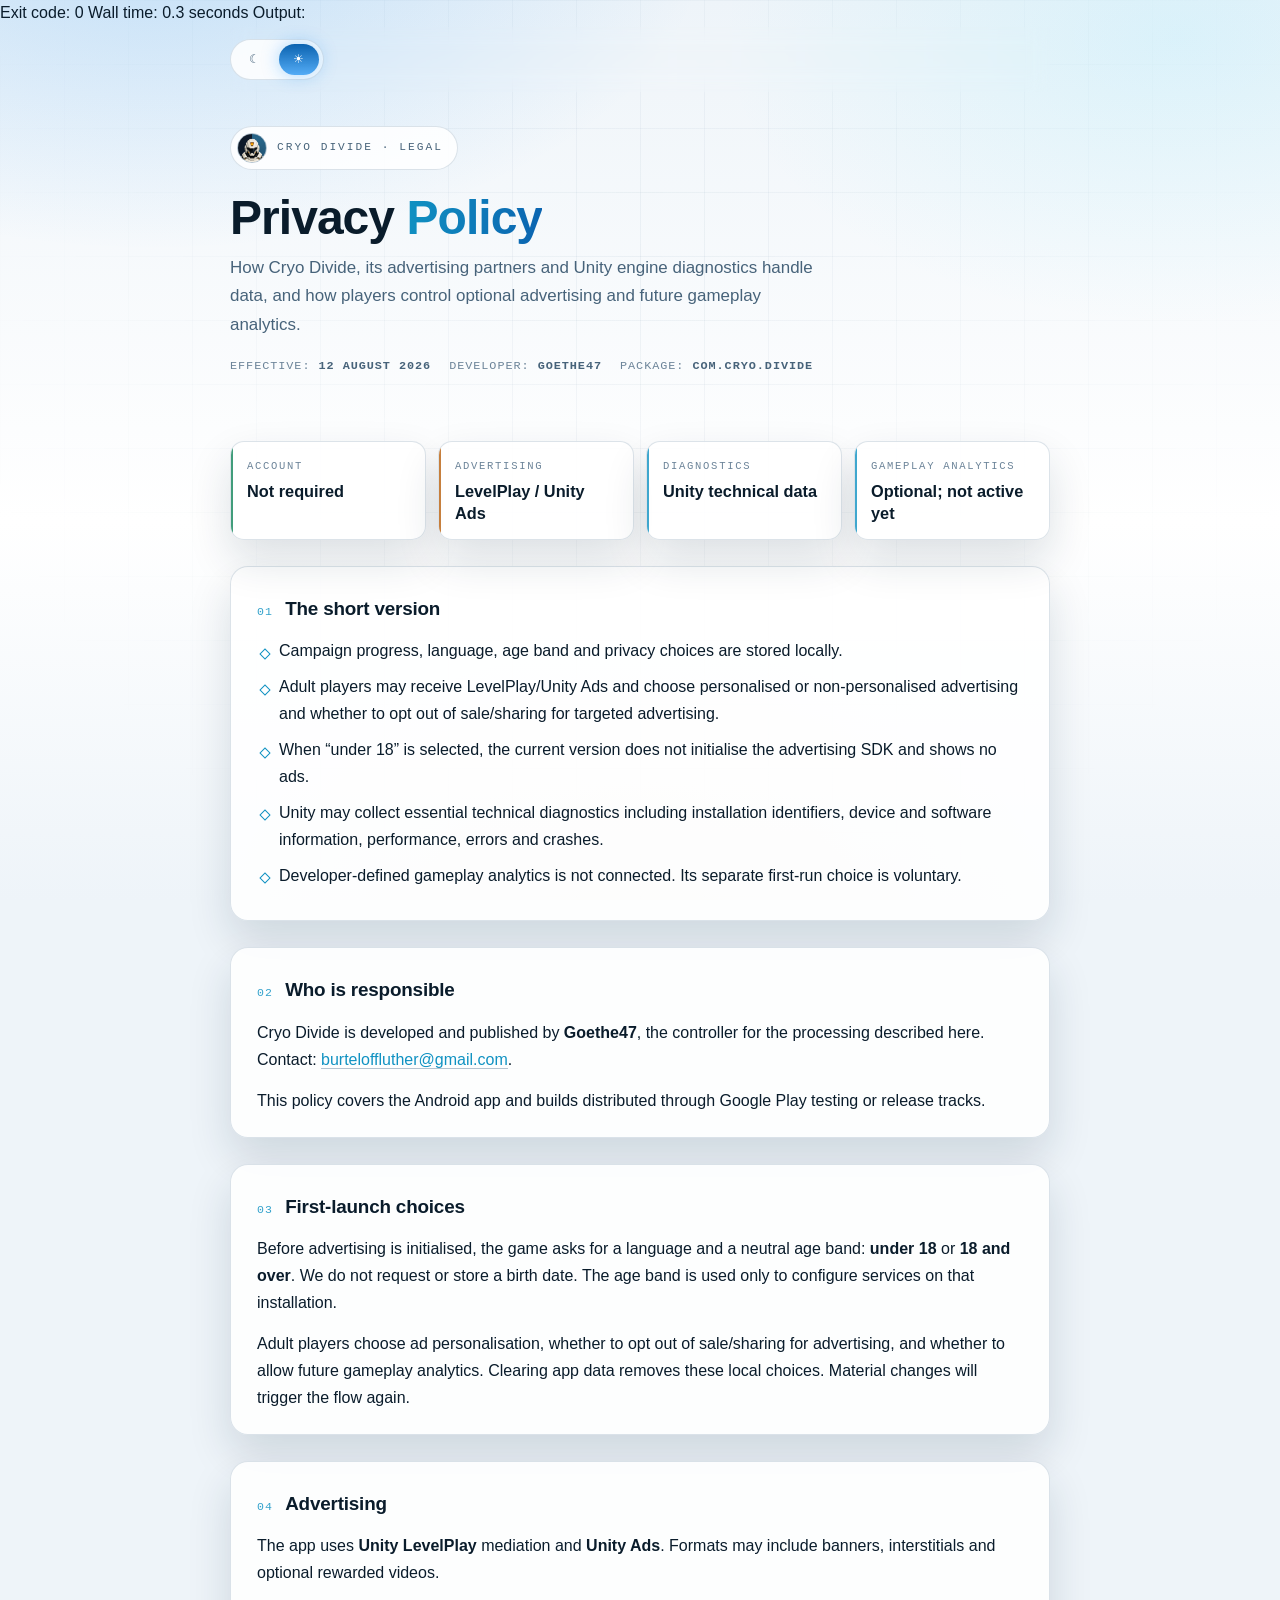
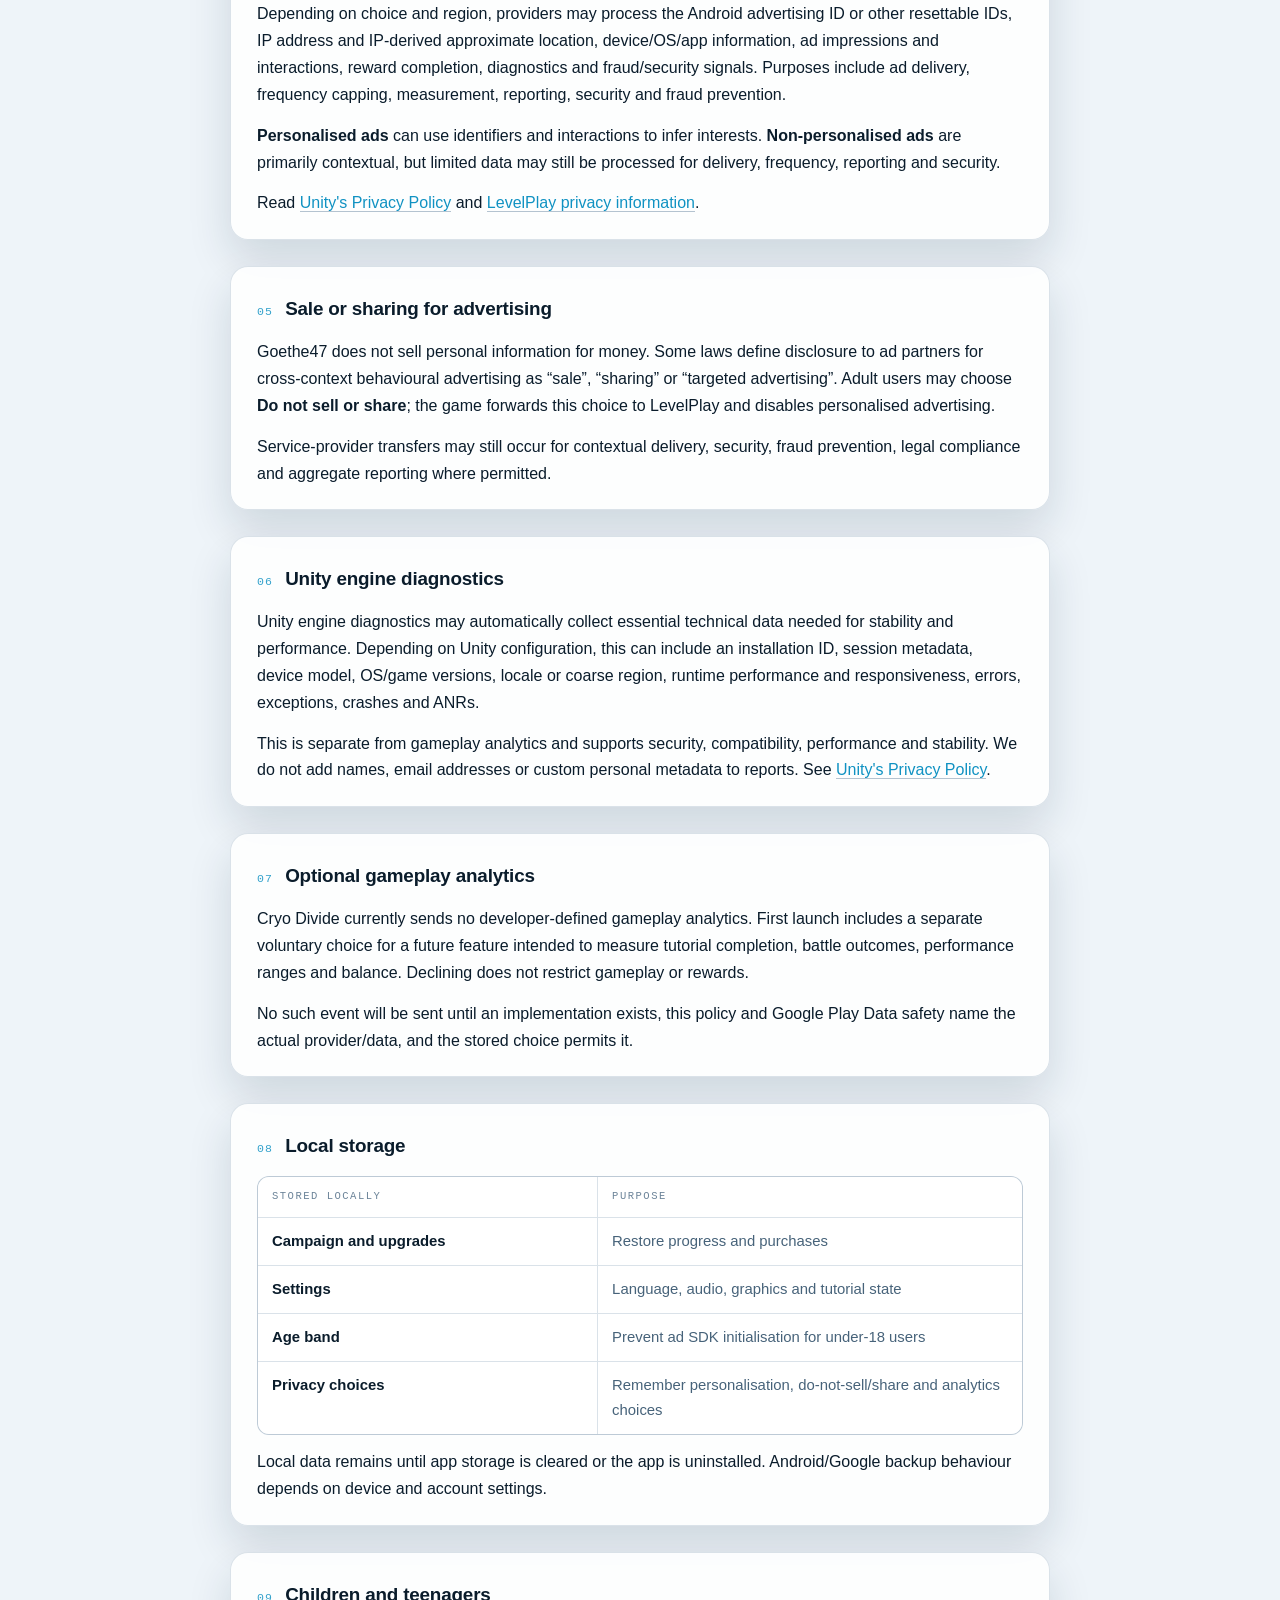
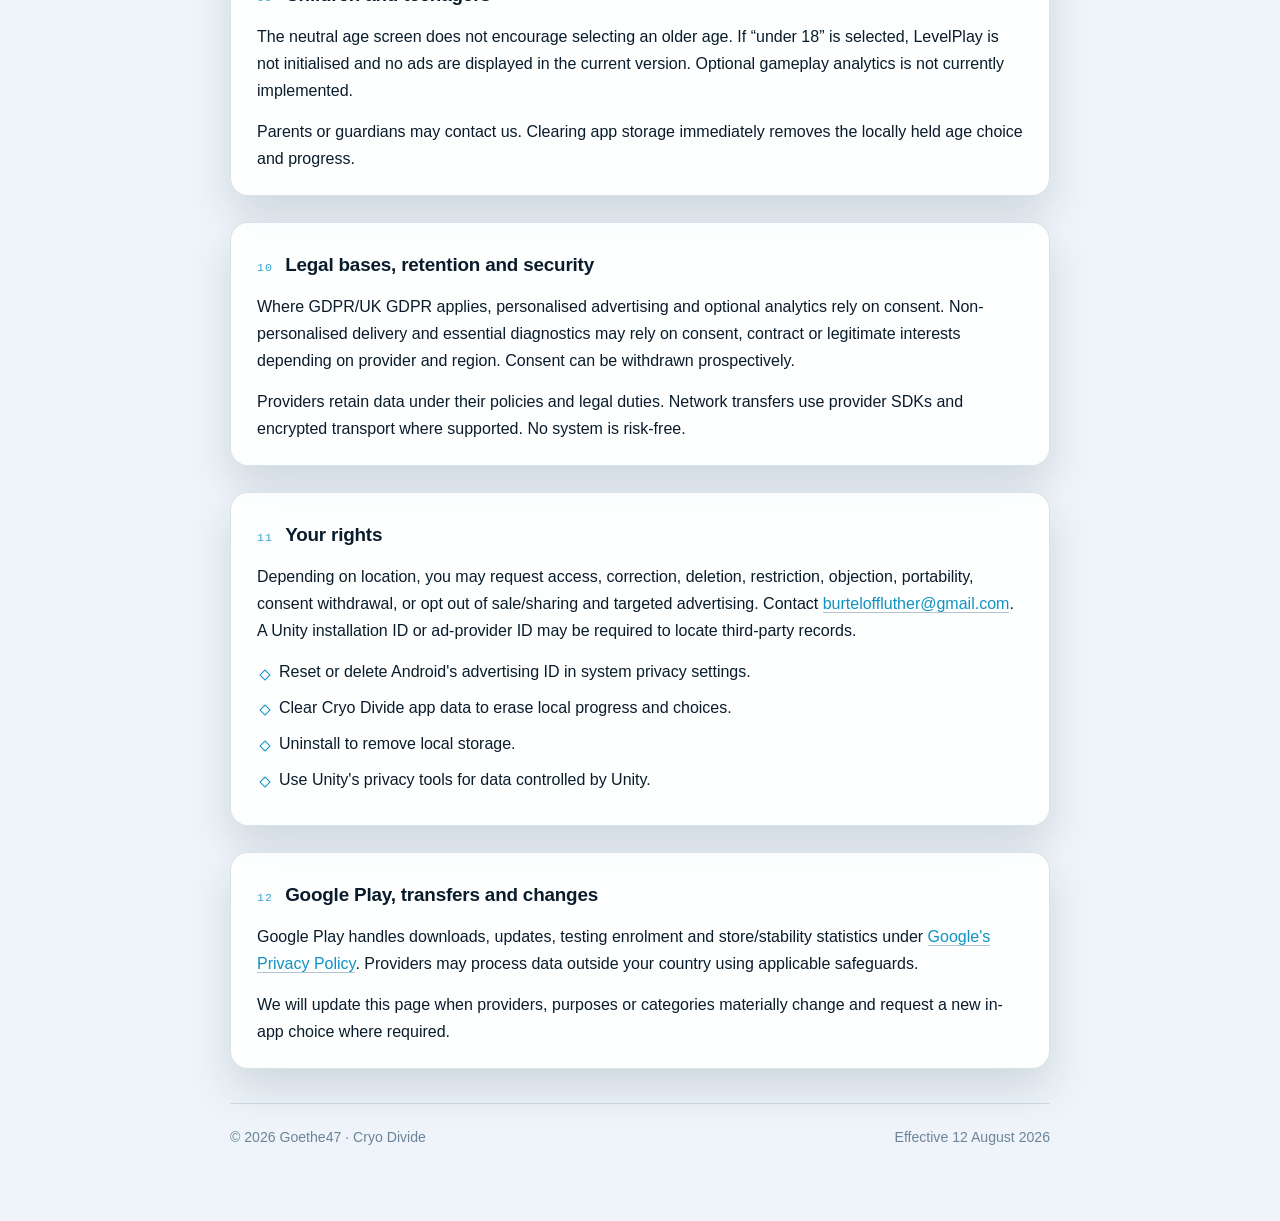
==== commit 24cbdc4f: "Update privacy policy for ads and diagnostics" ====
--- a/index.html
+++ b/index.html
@@ -1,183 +1,52 @@
+Exit code: 0
+Wall time: 0.3 seconds
+Output:
 <!DOCTYPE html>
 <html lang="en" data-theme="dark">
 <head>
-<meta charset="utf-8">
-<meta name="viewport" content="width=device-width, initial-scale=1">
+<meta charset="utf-8"><meta name="viewport" content="width=device-width,initial-scale=1">
 <title>Cryo Divide — Privacy Policy</title>
-<meta name="description" content="Cryo Divide privacy policy: no data collected, no ads, no analytics, all progress stays on your device.">
-<meta name="color-scheme" content="dark light">
-<meta name="theme-color" content="#04090f">
-<link rel="icon" type="image/png" sizes="32x32" href="favicon-32x32.png">
-<link rel="icon" type="image/png" sizes="16x16" href="favicon-16x16.png">
-<link rel="apple-touch-icon" sizes="180x180" href="apple-touch-icon.png">
-<link rel="stylesheet" href="styles.css">
-<script>
-  /* Тема применяется до отрисовки, чтобы не мигало. */
-  (function () {
-    try {
-      var t = localStorage.getItem('cryo-theme');
-      if (!t) t = window.matchMedia('(prefers-color-scheme: light)').matches ? 'light' : 'dark';
-      document.documentElement.setAttribute('data-theme', t);
-    } catch (e) {}
-  })();
-</script>
+<meta name="description" content="Cryo Divide privacy policy: advertising, Unity diagnostics, local data and privacy choices.">
+<meta name="color-scheme" content="dark light"><meta name="theme-color" content="#04090f">
+<link rel="icon" type="image/png" sizes="32x32" href="favicon-32x32.png"><link rel="apple-touch-icon" href="apple-touch-icon.png"><link rel="stylesheet" href="styles.css">
+<script>(function(){try{var t=localStorage.getItem('cryo-theme')||(matchMedia('(prefers-color-scheme:light)').matches?'light':'dark');document.documentElement.dataset.theme=t}catch(e){}})()</script>
 </head>
-<body>
-<div class="wrap">
+<body><div class="wrap">
+<div class="toolbar"><div class="switch" role="group" aria-label="Theme"><button data-theme-set="dark">☾</button><button data-theme-set="light">☀</button></div></div>
+<header class="hero"><span class="badge"><img src="logo-mark.png" alt="">Cryo Divide · Legal</span><h1>Privacy <span class="accent">Policy</span></h1>
+<p class="lede">How Cryo Divide, its advertising partners and Unity engine diagnostics handle data, and how players control optional advertising and future gameplay analytics.</p>
+<div class="meta"><span>Effective: <b>12 August 2026</b></span><span>Developer: <b>Goethe47</b></span><span>Package: <b>com.cryo.divide</b></span></div></header>
+<div class="chips"><div class="chip green"><span class="k">Account</span><span class="v">Not required</span></div><div class="chip amber"><span class="k">Advertising</span><span class="v">LevelPlay / Unity Ads</span></div><div class="chip"><span class="k">Diagnostics</span><span class="v">Unity technical data</span></div><div class="chip"><span class="k">Gameplay analytics</span><span class="v">Optional; not active yet</span></div></div>
 
-  <div class="toolbar">
-    <div class="switch" role="group" aria-label="Theme">
-      <button type="button" data-theme-set="dark" aria-label="Dark theme">☾</button>
-      <button type="button" data-theme-set="light" aria-label="Light theme">☀</button>
-    </div>
-  </div>
+<section><h2><span class="num">01</span>The short version</h2><ul>
+<li>Campaign progress, language, age band and privacy choices are stored locally.</li>
+<li>Adult players may receive LevelPlay/Unity Ads and choose personalised or non-personalised advertising and whether to opt out of sale/sharing for targeted advertising.</li>
+<li>When “under 18” is selected, the current version does not initialise the advertising SDK and shows no ads.</li>
+<li>Unity may collect essential technical diagnostics including installation identifiers, device and software information, performance, errors and crashes.</li>
+<li>Developer-defined gameplay analytics is not connected. Its separate first-run choice is voluntary.</li></ul></section>
 
-  <header class="hero">
-    <span class="badge"><img src="logo-mark.png" alt="">Cryo Divide · Legal</span>
-    <h1>Privacy <span class="accent">Policy</span></h1>
-    <p class="lede">Cryo Divide is an offline strategy game about automated armies clashing in a frozen world. It collects no personal data, shows no ads and sends nothing to any server — everything it saves stays on your device.</p>
-    <div class="meta">
-      <span>Updated: <b>9 August 2026</b></span>
-      <span>Developer: <b>Goethe47</b></span>
-      <span>Package: <b>com.cryo.divide</b></span>
-    </div>
-  </header>
+<section><h2><span class="num">02</span>Who is responsible</h2><p>Cryo Divide is developed and published by <strong>Goethe47</strong>, the controller for the processing described here. Contact: <a href="mailto:burteloffluther@gmail.com">burteloffluther@gmail.com</a>.</p><p>This policy covers the Android app and builds distributed through Google Play testing or release tracks.</p></section>
 
-  <div class="chips">
-    <div class="chip green"><span class="k">Data collection</span><span class="v">None</span></div>
-    <div class="chip"><span class="k">Network</span><span class="v">Plays fully offline</span></div>
-    <div class="chip amber"><span class="k">Ads &amp; analytics</span><span class="v">Not present</span></div>
-    <div class="chip"><span class="k">Account</span><span class="v">Not required</span></div>
-  </div>
+<section><h2><span class="num">03</span>First-launch choices</h2><p>Before advertising is initialised, the game asks for a language and a neutral age band: <strong>under 18</strong> or <strong>18 and over</strong>. We do not request or store a birth date. The age band is used only to configure services on that installation.</p><p>Adult players choose ad personalisation, whether to opt out of sale/sharing for advertising, and whether to allow future gameplay analytics. Clearing app data removes these local choices. Material changes will trigger the flow again.</p></section>
 
-  <section>
-    <h2><span class="num">01</span> The short version</h2>
-    <p>Cryo Divide never asks for your name, email address, phone number, location or any other personal data, and it creates no user account. There are no advertising networks, no analytics services, no in-app purchases and no cloud saves.</p>
-    <p>The only data the game produces is your own progress and settings. It is written to the app's private storage on your device and is never transmitted: the developer runs no server that could receive it.</p>
-  </section>
+<section><h2><span class="num">04</span>Advertising</h2><p>The app uses <strong>Unity LevelPlay</strong> mediation and <strong>Unity Ads</strong>. Formats may include banners, interstitials and optional rewarded videos.</p><p>Depending on choice and region, providers may process the Android advertising ID or other resettable IDs, IP address and IP-derived approximate location, device/OS/app information, ad impressions and interactions, reward completion, diagnostics and fraud/security signals. Purposes include ad delivery, frequency capping, measurement, reporting, security and fraud prevention.</p><p><strong>Personalised ads</strong> can use identifiers and interactions to infer interests. <strong>Non-personalised ads</strong> are primarily contextual, but limited data may still be processed for delivery, frequency, reporting and security.</p><p>Read <a href="https://unity.com/legal/privacy-policy" target="_blank" rel="noopener">Unity's Privacy Policy</a> and <a href="https://developers.is.com/ironsource-mobile/general/levelplay-privacy-policy/" target="_blank" rel="noopener">LevelPlay privacy information</a>.</p></section>
 
-  <section>
-    <h2><span class="num">02</span> Who is responsible</h2>
-    <p>The game is developed and published by <strong>Goethe47</strong>, an independent developer and the controller for the processing described here. You can get in touch at <a href="mailto:burteloffluther@gmail.com">burteloffluther@gmail.com</a>.</p>
-    <p>This policy covers the <strong>Cryo Divide</strong> Android app (<code>com.cryo.divide</code>), including builds distributed through Google Play closed testing.</p>
-  </section>
+<section><h2><span class="num">05</span>Sale or sharing for advertising</h2><p>Goethe47 does not sell personal information for money. Some laws define disclosure to ad partners for cross-context behavioural advertising as “sale”, “sharing” or “targeted advertising”. Adult users may choose <strong>Do not sell or share</strong>; the game forwards this choice to LevelPlay and disables personalised advertising.</p><p>Service-provider transfers may still occur for contextual delivery, security, fraud prevention, legal compliance and aggregate reporting where permitted.</p></section>
 
-  <section>
-    <h2><span class="num">03</span> What the game collects</h2>
-    <p><strong>Nothing.</strong> Cryo Divide does not collect or send the developer:</p>
-    <ul>
-      <li>your name, email address, phone number or other contact details;</li>
-      <li>precise or approximate location;</li>
-      <li>contacts, messages, photos, files, calendar, microphone or camera content;</li>
-      <li>advertising IDs, device identifiers or installation identifiers;</li>
-      <li>purchase history or payment details;</li>
-      <li>gameplay telemetry, behavioural statistics or crash reports.</li>
-    </ul>
-    <p>The app embeds no advertising, analytics or in-app purchase SDKs, and it makes no network requests while running.</p>
-  </section>
+<section><h2><span class="num">06</span>Unity engine diagnostics</h2><p>Unity engine diagnostics may automatically collect essential technical data needed for stability and performance. Depending on Unity configuration, this can include an installation ID, session metadata, device model, OS/game versions, locale or coarse region, runtime performance and responsiveness, errors, exceptions, crashes and ANRs.</p><p>This is separate from gameplay analytics and supports security, compatibility, performance and stability. We do not add names, email addresses or custom personal metadata to reports. See <a href="https://unity.com/legal/privacy-policy" target="_blank" rel="noopener">Unity's Privacy Policy</a>.</p></section>
 
-  <section>
-    <h2><span class="num">04</span> What is stored on your device</h2>
-    <p>So the game can remember where you left off, it uses Android's standard local app storage. These entries are not collected data — they never leave your device. They are:</p>
-    <div class="data-table">
-      <div class="head">What</div>
-      <div class="head">Why</div>
-      <div>Campaign progress</div>
-      <div>Unlocked operations, current mission, battle mode and the campaign generation seed</div>
-      <div>Tutorial and interface state</div>
-      <div>Whether the tutorial, hangar and training range have been visited, so prompts are not repeated</div>
-      <div>Audio settings</div>
-      <div>Music, interface and combat volume levels</div>
-      <div>Interface language</div>
-      <div>The language you selected</div>
-      <div>Save format version</div>
-      <div>Migrating your progress correctly when the game updates</div>
-    </div>
-    <p>None of this identifies you personally or is tied to an account. It is kept for as long as the app is installed.</p>
-  </section>
+<section><h2><span class="num">07</span>Optional gameplay analytics</h2><p>Cryo Divide currently sends no developer-defined gameplay analytics. First launch includes a separate voluntary choice for a future feature intended to measure tutorial completion, battle outcomes, performance ranges and balance. Declining does not restrict gameplay or rewards.</p><p>No such event will be sent until an implementation exists, this policy and Google Play Data safety name the actual provider/data, and the stored choice permits it.</p></section>
 
-  <section>
-    <h2><span class="num">05</span> Permissions and network access</h2>
-    <p>Cryo Divide requests no Android permissions that require your consent — no location, camera, microphone, file, contact or notification access.</p>
-    <p>The build does not force the internet permission, and the game performs no network requests: all gameplay, including battlefield generation and the AI, runs on the device.</p>
-    <p class="note">If a future version introduces online features, ads or purchases, this policy will be updated before that version ships, as described in section 11.</p>
-  </section>
+<section><h2><span class="num">08</span>Local storage</h2><div class="data-table"><div class="head">Stored locally</div><div class="head">Purpose</div><div>Campaign and upgrades</div><div>Restore progress and purchases</div><div>Settings</div><div>Language, audio, graphics and tutorial state</div><div>Age band</div><div>Prevent ad SDK initialisation for under-18 users</div><div>Privacy choices</div><div>Remember personalisation, do-not-sell/share and analytics choices</div></div><p>Local data remains until app storage is cleared or the app is uninstalled. Android/Google backup behaviour depends on device and account settings.</p></section>
 
-  <section>
-    <h2><span class="num">06</span> Ads, analytics and purchases</h2>
-    <p>There is no advertising in the game — no banners and no rewarded video. Personalised advertising is impossible here, because no ad SDK is present in the app.</p>
-    <p>No analytics service is integrated: the developer receives no session statistics, tutorial funnels or launch counts. There are no in-app purchases or subscriptions either — the whole game is available without payment.</p>
-  </section>
+<section><h2><span class="num">09</span>Children and teenagers</h2><p>The neutral age screen does not encourage selecting an older age. If “under 18” is selected, LevelPlay is not initialised and no ads are displayed in the current version. Optional gameplay analytics is not currently implemented.</p><p>Parents or guardians may contact us. Clearing app storage immediately removes the locally held age choice and progress.</p></section>
 
-  <section>
-    <h2><span class="num">07</span> Google Play and Google services</h2>
-    <p>The game is distributed through Google Play. Downloading, installing, updating and joining a test are handled by Google under the <a href="https://policies.google.com/privacy" target="_blank" rel="noopener">Google Privacy Policy</a>, not by Cryo Divide. From the Play Console the developer receives only aggregated, anonymised store statistics (such as install counts and overall stability metrics) that cannot be linked to an individual user.</p>
-    <p>Android crash reports reach Google only if you enabled that option in your device settings or submitted a report yourself; the game neither requests nor collects such reports on its own.</p>
-    <p>Cryo Divide's <strong>Data safety</strong> declaration on Google Play states that no data is collected and no data is shared with third parties.</p>
-  </section>
+<section><h2><span class="num">10</span>Legal bases, retention and security</h2><p>Where GDPR/UK GDPR applies, personalised advertising and optional analytics rely on consent. Non-personalised delivery and essential diagnostics may rely on consent, contract or legitimate interests depending on provider and region. Consent can be withdrawn prospectively.</p><p>Providers retain data under their policies and legal duties. Network transfers use provider SDKs and encrypted transport where supported. No system is risk-free.</p></section>
 
-  <section>
-    <h2><span class="num">08</span> Children</h2>
-    <p>The game is not directed specifically at children under 13, and it collects no data from anyone, at any age. Because no personal data is collected or shared, the data-collection requirements of COPPA, GDPR-K and the Google Play Families policy are met by design.</p>
-  </section>
+<section><h2><span class="num">11</span>Your rights</h2><p>Depending on location, you may request access, correction, deletion, restriction, objection, portability, consent withdrawal, or opt out of sale/sharing and targeted advertising. Contact <a href="mailto:burteloffluther@gmail.com">burteloffluther@gmail.com</a>. A Unity installation ID or ad-provider ID may be required to locate third-party records.</p><ul><li>Reset or delete Android's advertising ID in system privacy settings.</li><li>Clear Cryo Divide app data to erase local progress and choices.</li><li>Uninstall to remove local storage.</li><li>Use Unity's privacy tools for data controlled by Unity.</li></ul></section>
 
-  <section>
-    <h2><span class="num">09</span> Deleting your data</h2>
-    <p>Since the data never leaves your device, you can remove all of it yourself:</p>
-    <ul>
-      <li>uninstall the app — this erases its local storage entirely;</li>
-      <li>or open <strong>Settings → Apps → Cryo Divide → Storage → Clear data</strong> to reset progress and preferences while keeping the game installed.</li>
-    </ul>
-    <p>No deletion request to the developer is needed: we hold no copy of this data.</p>
-  </section>
-
-  <section>
-    <h2><span class="num">10</span> Your rights</h2>
-    <p>Depending on where you live, laws such as the GDPR, the UK GDPR, the CCPA/CPRA in California or Russian Federal Law No. 152-FZ may give you rights to access, correct, delete, restrict or port your personal data, and to opt out of its sale or sharing.</p>
-    <p>Cryo Divide collects no personal data and neither sells nor shares any, so there is normally nothing to exercise these rights against. If you still have a question or request, write to <a href="mailto:burteloffluther@gmail.com">burteloffluther@gmail.com</a> and we will respond within 30 days. You also have the right to lodge a complaint with your local data protection authority.</p>
-  </section>
-
-  <section>
-    <h2><span class="num">11</span> Changes to this policy</h2>
-    <p>This policy may be updated as the game gains features or as store and legal requirements change. The current version always lives on this page, and the date in the header reflects the latest update. Material changes — such as adding online functionality — will be published here before the corresponding version of the game is released.</p>
-  </section>
-
-  <section>
-    <h2><span class="num">12</span> Contact</h2>
-    <p>Questions about privacy, your data or the game itself: <a href="mailto:burteloffluther@gmail.com">burteloffluther@gmail.com</a>.</p>
-    <p>Developer: <strong>Goethe47</strong>. App: <strong>Cryo Divide</strong>, <code>com.cryo.divide</code>.</p>
-  </section>
-
-  <footer>
-    <span>© 2026 Goethe47 · Cryo Divide</span>
-    <span>Updated 9 August 2026</span>
-  </footer>
-
-</div>
-
-<script>
-  (function () {
-    var root = document.documentElement;
-
-    function apply() {
-      var theme = root.getAttribute('data-theme');
-      document.querySelectorAll('[data-theme-set]').forEach(function (b) {
-        b.setAttribute('aria-pressed', String(b.dataset.themeSet === theme));
-      });
-      var meta = document.querySelector('meta[name="theme-color"]');
-      if (meta) meta.setAttribute('content', theme === 'light' ? '#eef4f9' : '#04090f');
-    }
-
-    document.addEventListener('click', function (e) {
-      var t = e.target.closest('[data-theme-set]');
-      if (!t) return;
-      root.setAttribute('data-theme', t.dataset.themeSet);
-      try { localStorage.setItem('cryo-theme', t.dataset.themeSet); } catch (err) {}
-      apply();
-    });
-
-    apply();
-  })();
-</script>
-</body>
-</html>
+<section><h2><span class="num">12</span>Google Play, transfers and changes</h2><p>Google Play handles downloads, updates, testing enrolment and store/stability statistics under <a href="https://policies.google.com/privacy" target="_blank" rel="noopener">Google's Privacy Policy</a>. Providers may process data outside your country using applicable safeguards.</p><p>We will update this page when providers, purposes or categories materially change and request a new in-app choice where required.</p></section>
+<footer><span>© 2026 Goethe47 · Cryo Divide</span><span>Effective 12 August 2026</span></footer></div>
+<script>(function(){var r=document.documentElement;function a(){var t=r.dataset.theme;document.querySelectorAll('[data-theme-set]').forEach(function(b){b.setAttribute('aria-pressed',b.dataset.themeSet===t)});document.querySelector('meta[name="theme-color"]').content=t==='light'?'#eef4f9':'#04090f'}document.addEventListener('click',function(e){var b=e.target.closest('[data-theme-set]');if(!b)return;r.dataset.theme=b.dataset.themeSet;try{localStorage.setItem('cryo-theme',b.dataset.themeSet)}catch(x){}a()});a()})()</script>
+</body></html>
+
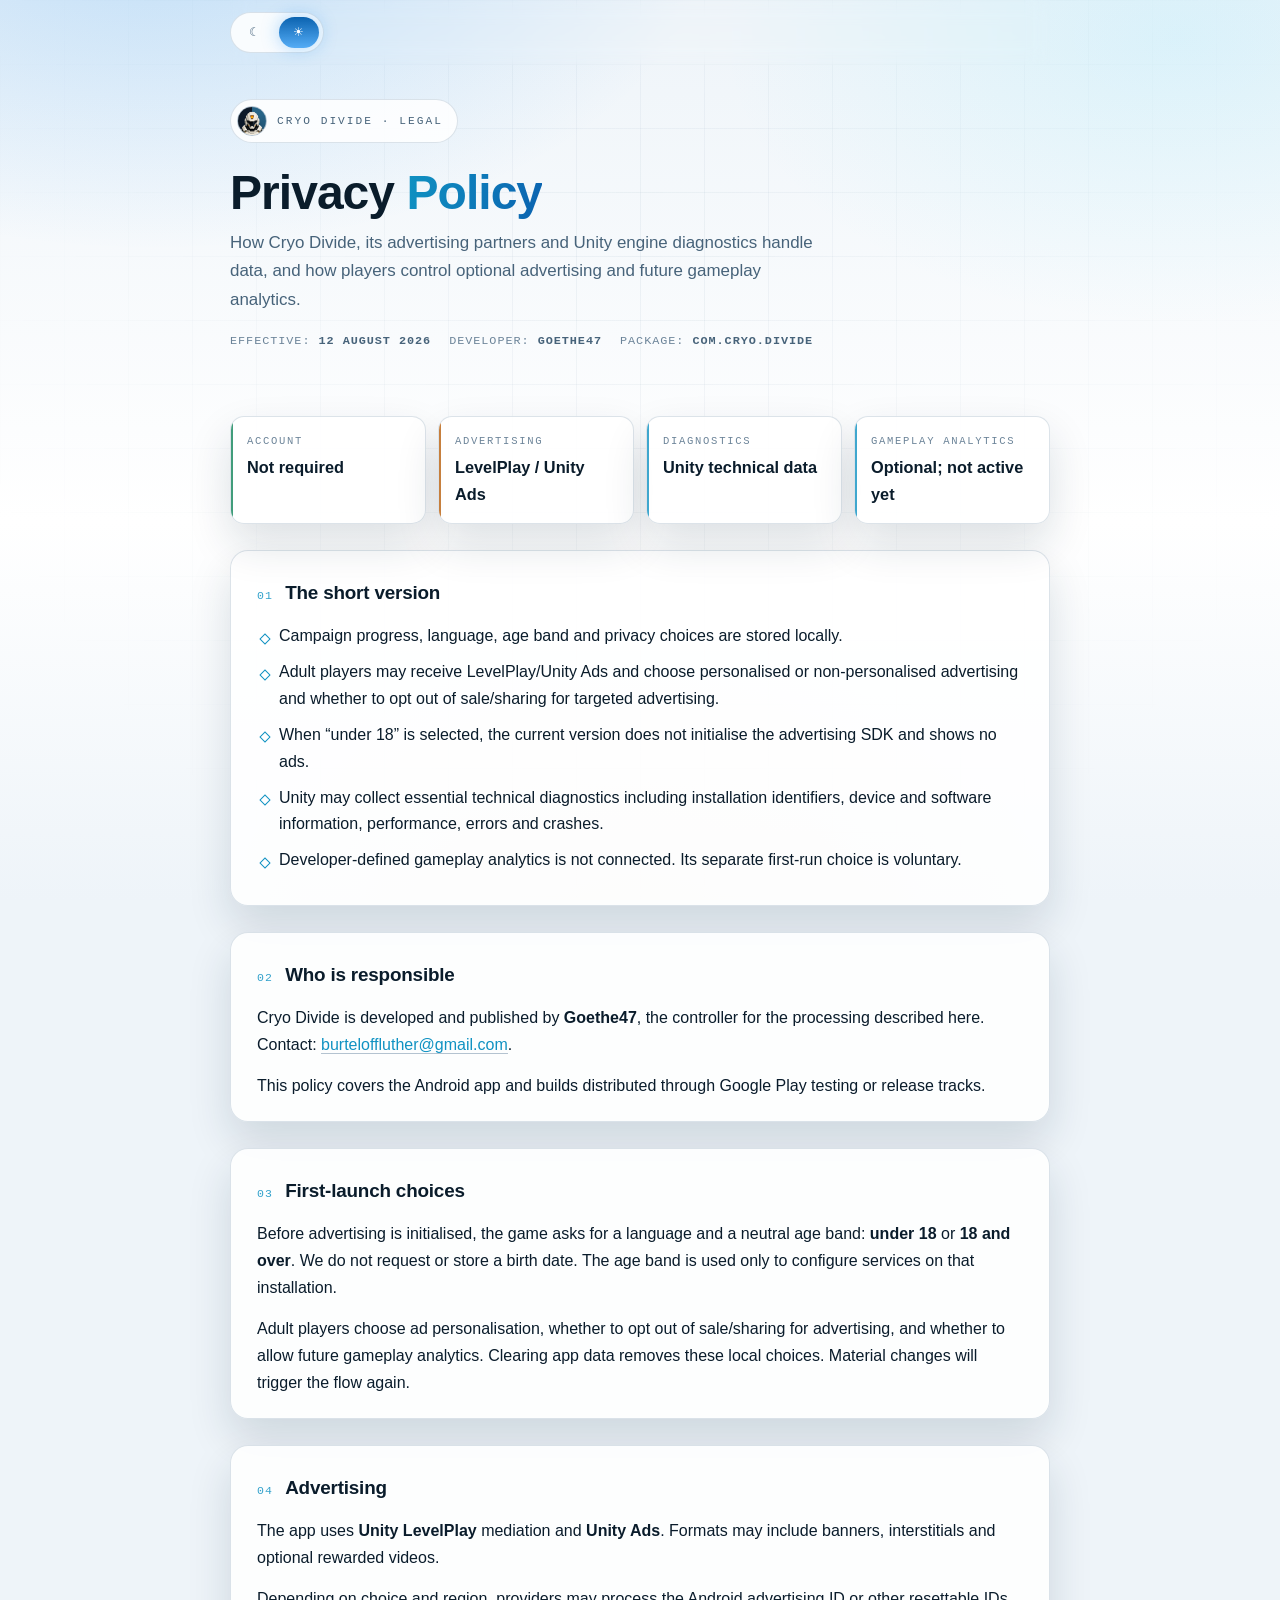
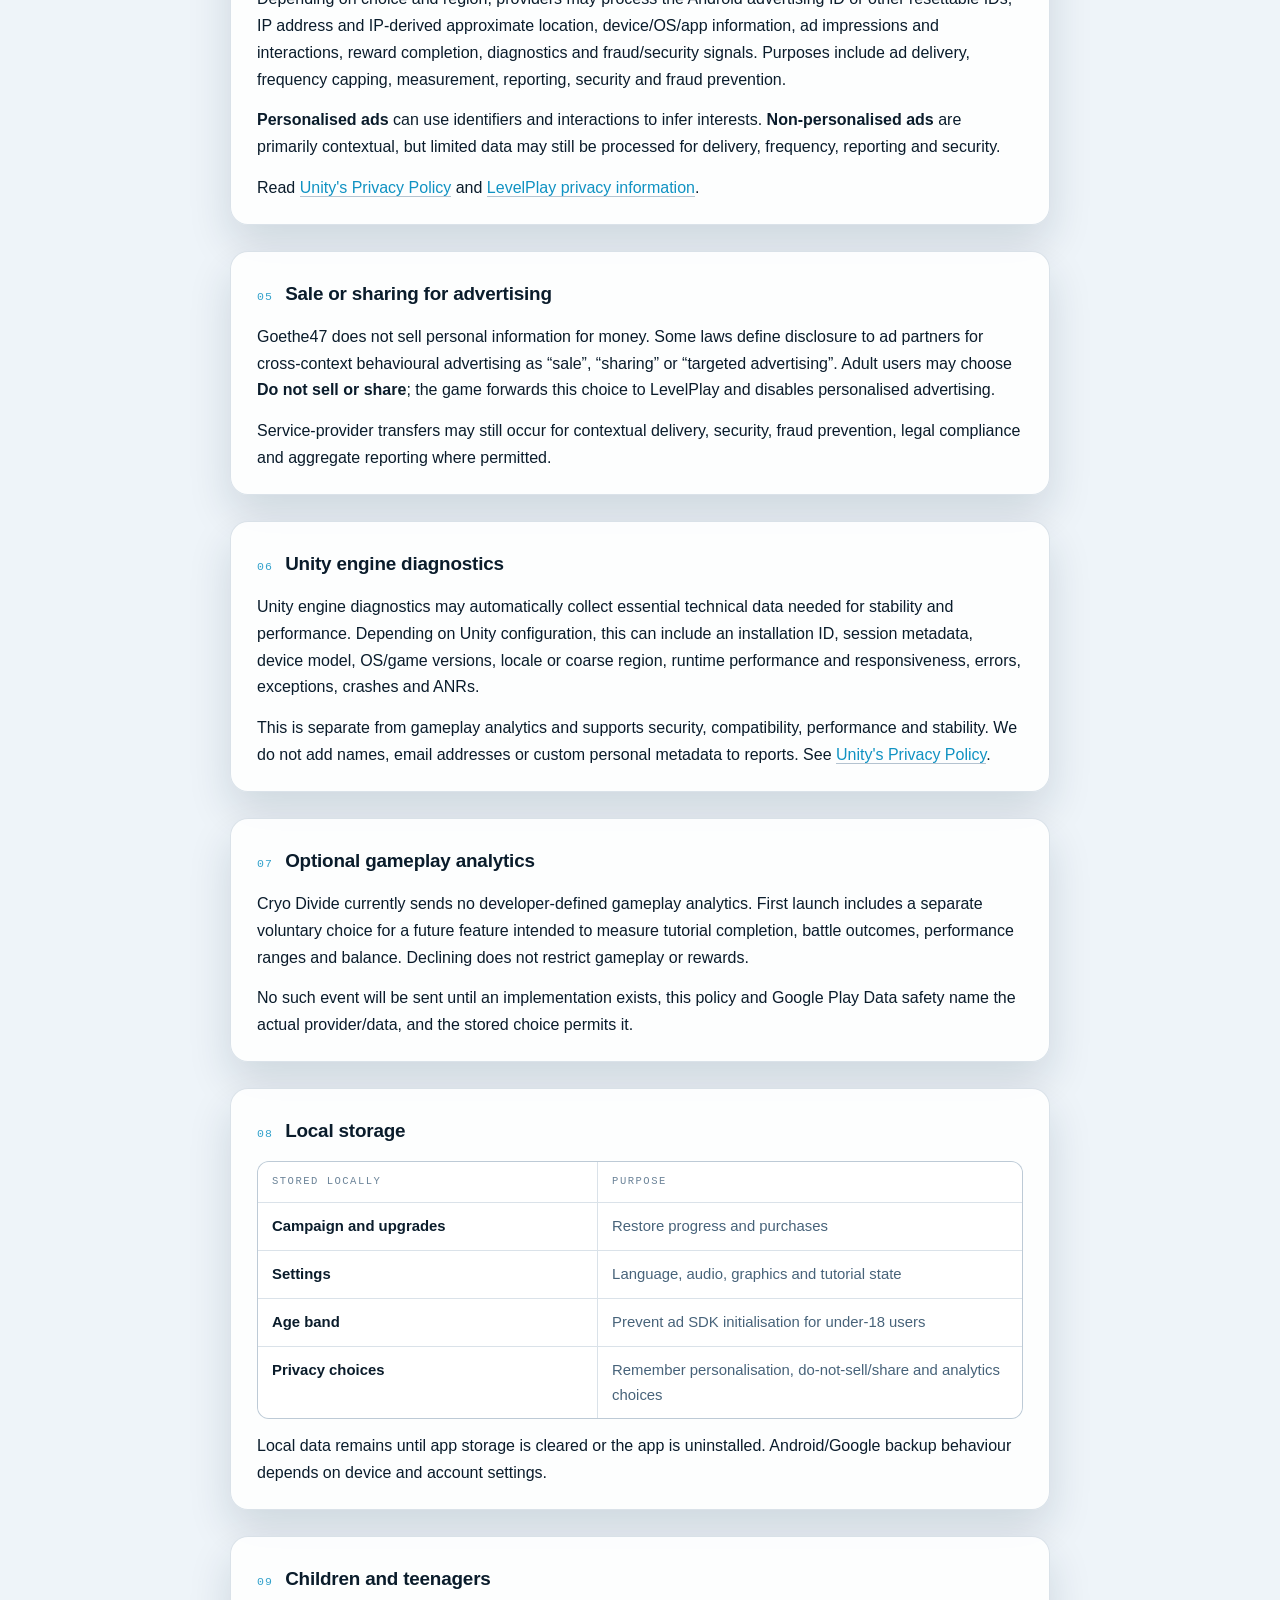
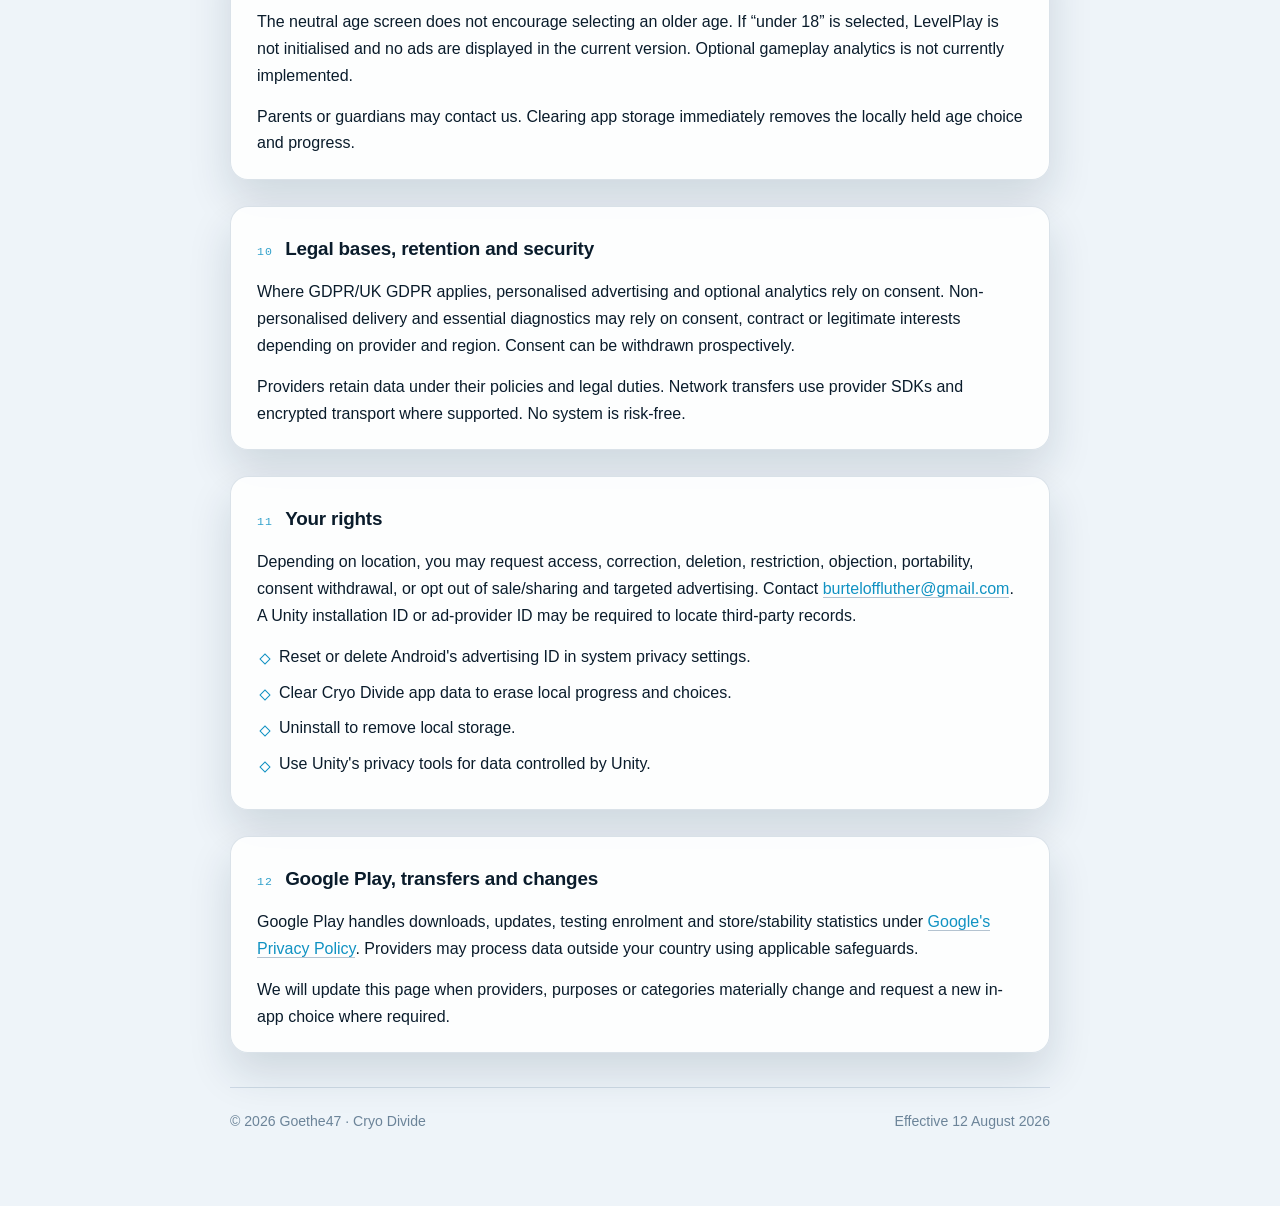
==== commit 0478aa5f: "Remove publication wrapper from privacy policy" ====
--- a/index.html
+++ b/index.html
@@ -1,6 +1,3 @@
-Exit code: 0
-Wall time: 0.3 seconds
-Output:
 <!DOCTYPE html>
 <html lang="en" data-theme="dark">
 <head>
@@ -49,4 +46,3 @@
 <footer><span>© 2026 Goethe47 · Cryo Divide</span><span>Effective 12 August 2026</span></footer></div>
 <script>(function(){var r=document.documentElement;function a(){var t=r.dataset.theme;document.querySelectorAll('[data-theme-set]').forEach(function(b){b.setAttribute('aria-pressed',b.dataset.themeSet===t)});document.querySelector('meta[name="theme-color"]').content=t==='light'?'#eef4f9':'#04090f'}document.addEventListener('click',function(e){var b=e.target.closest('[data-theme-set]');if(!b)return;r.dataset.theme=b.dataset.themeSet;try{localStorage.setItem('cryo-theme',b.dataset.themeSet)}catch(x){}a()});a()})()</script>
 </body></html>
-
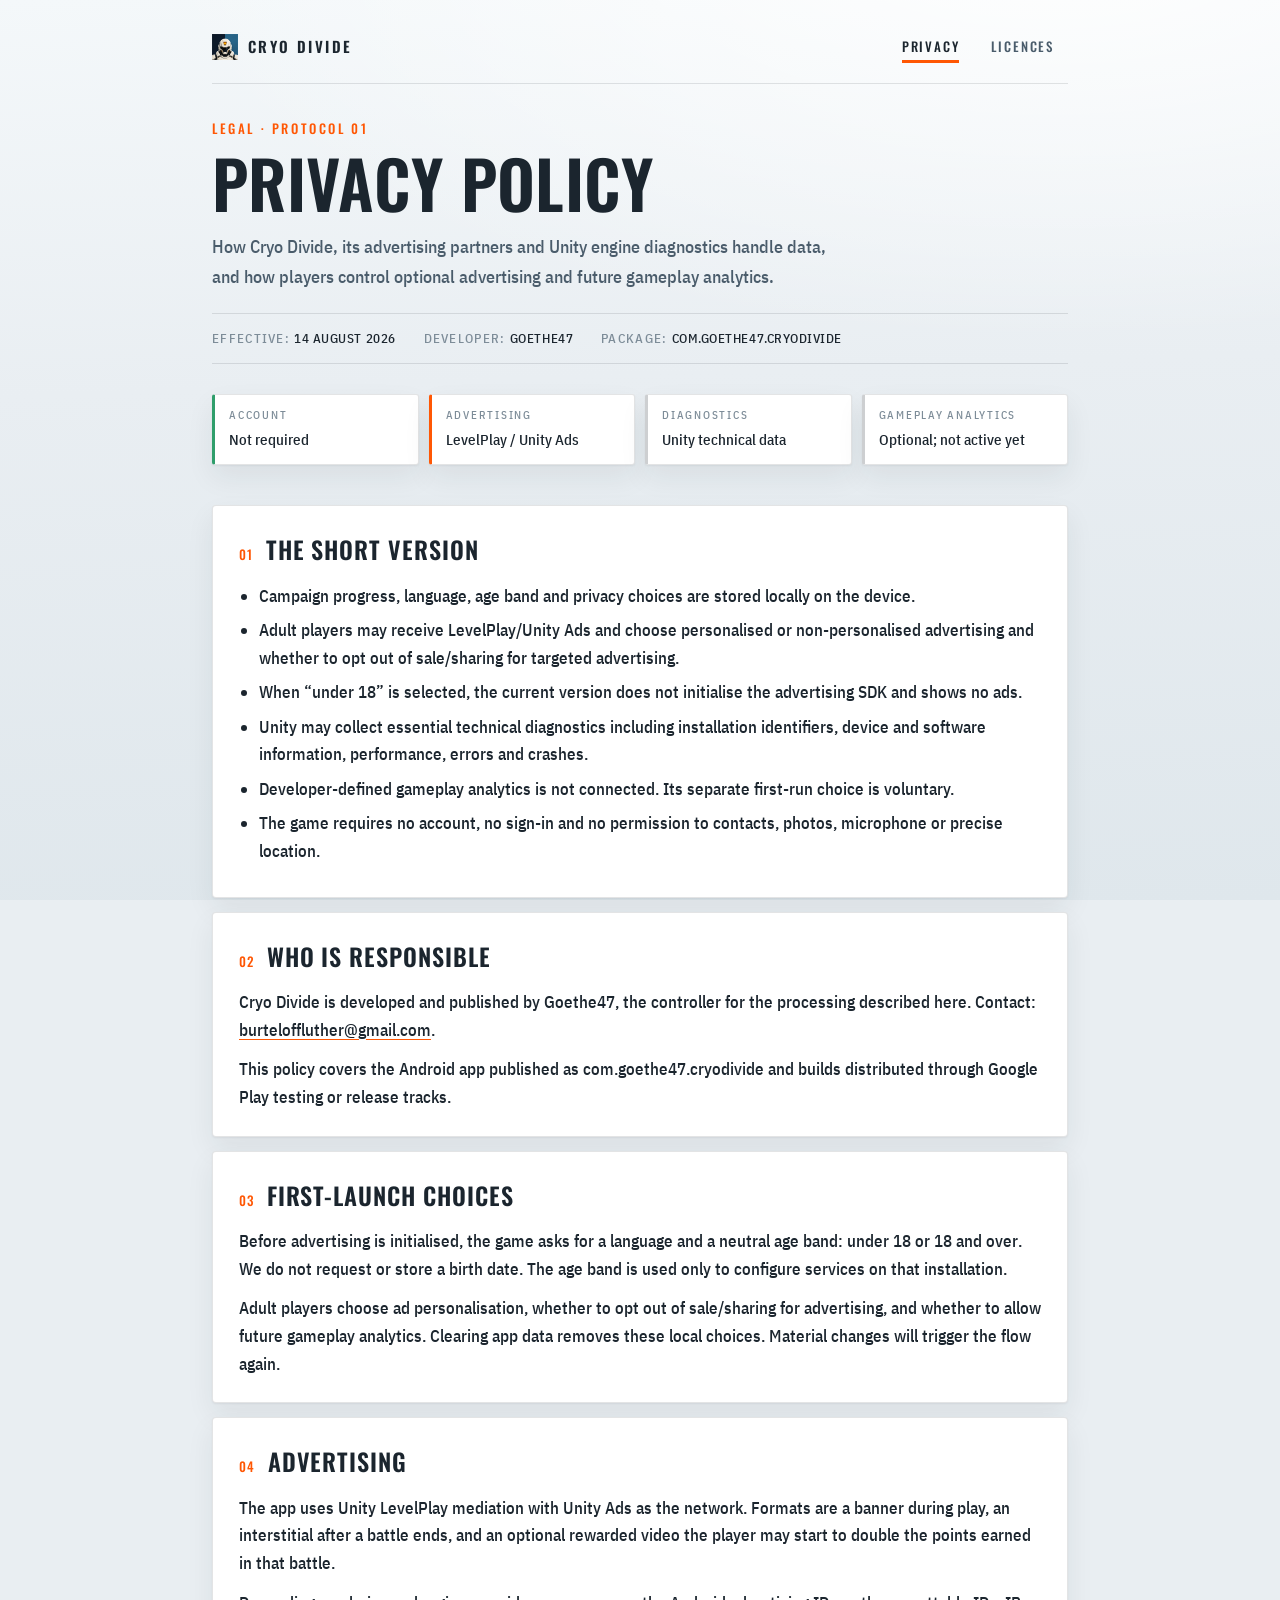
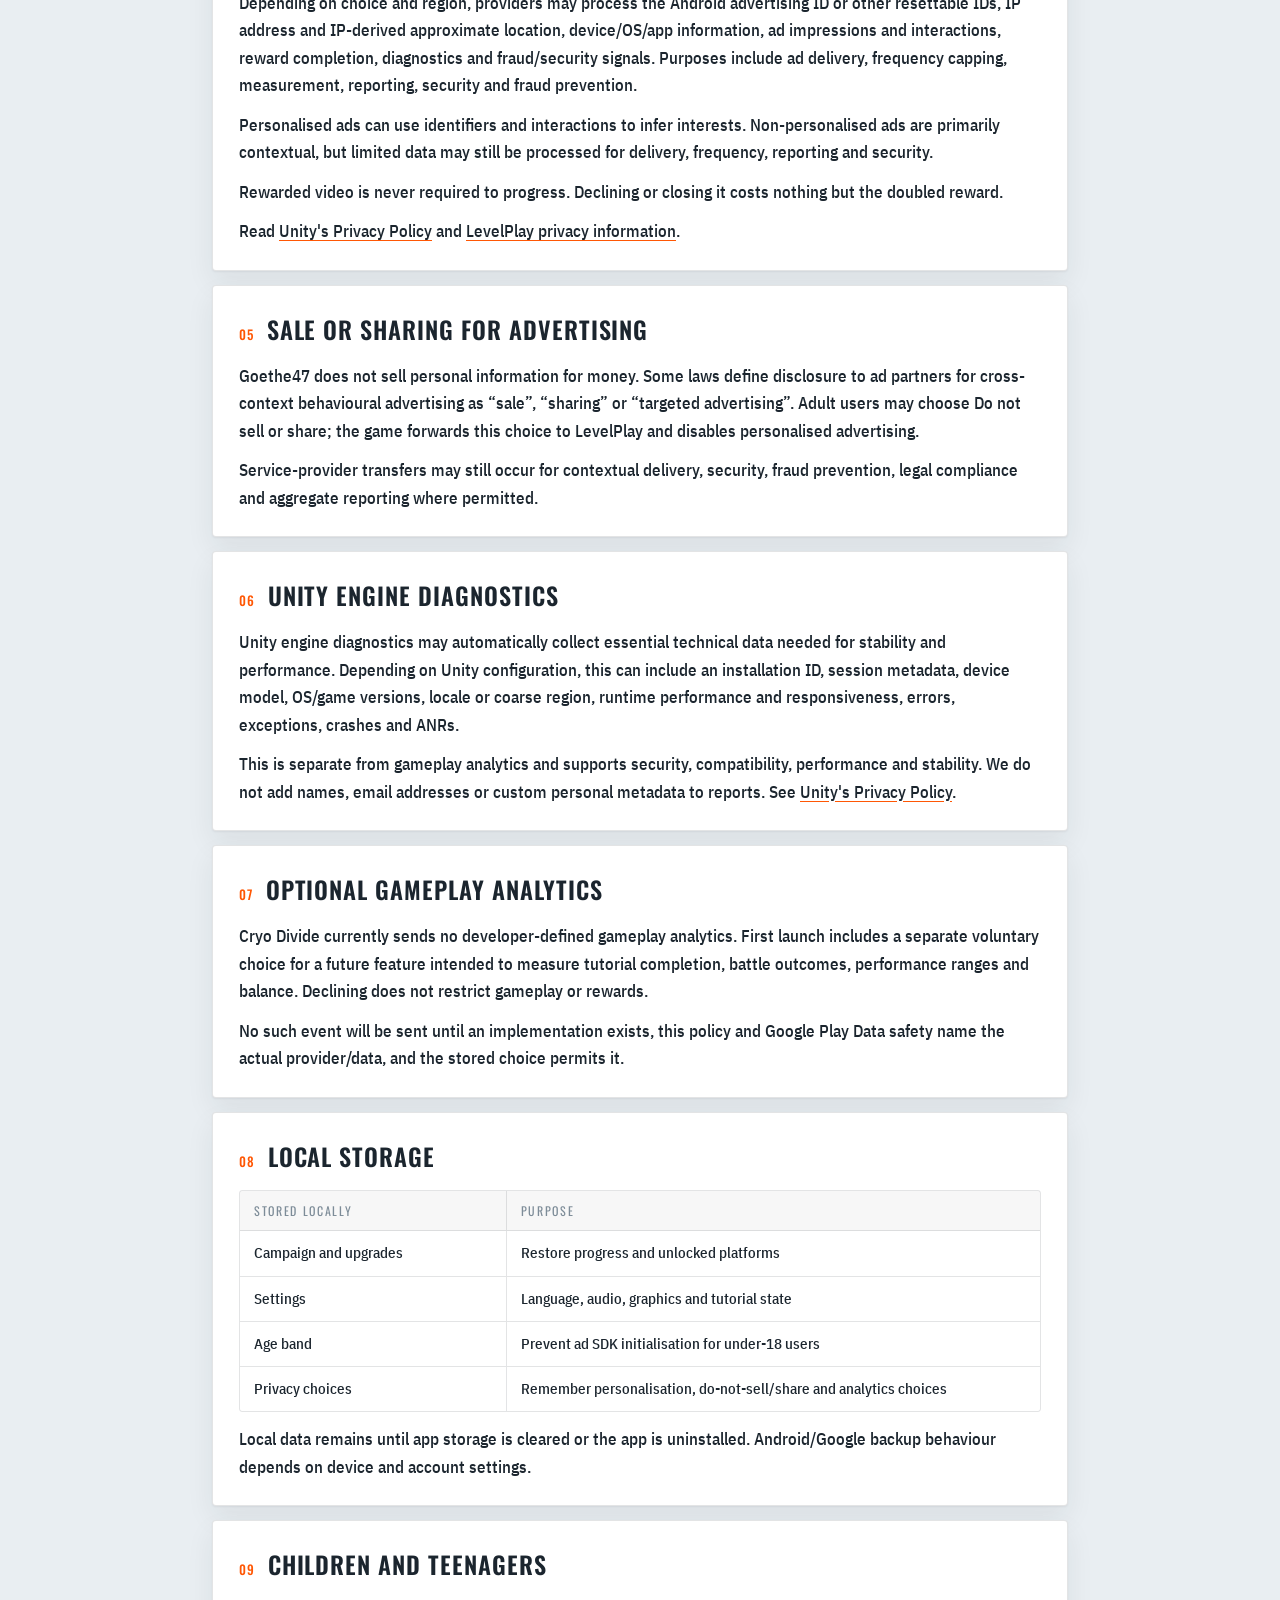
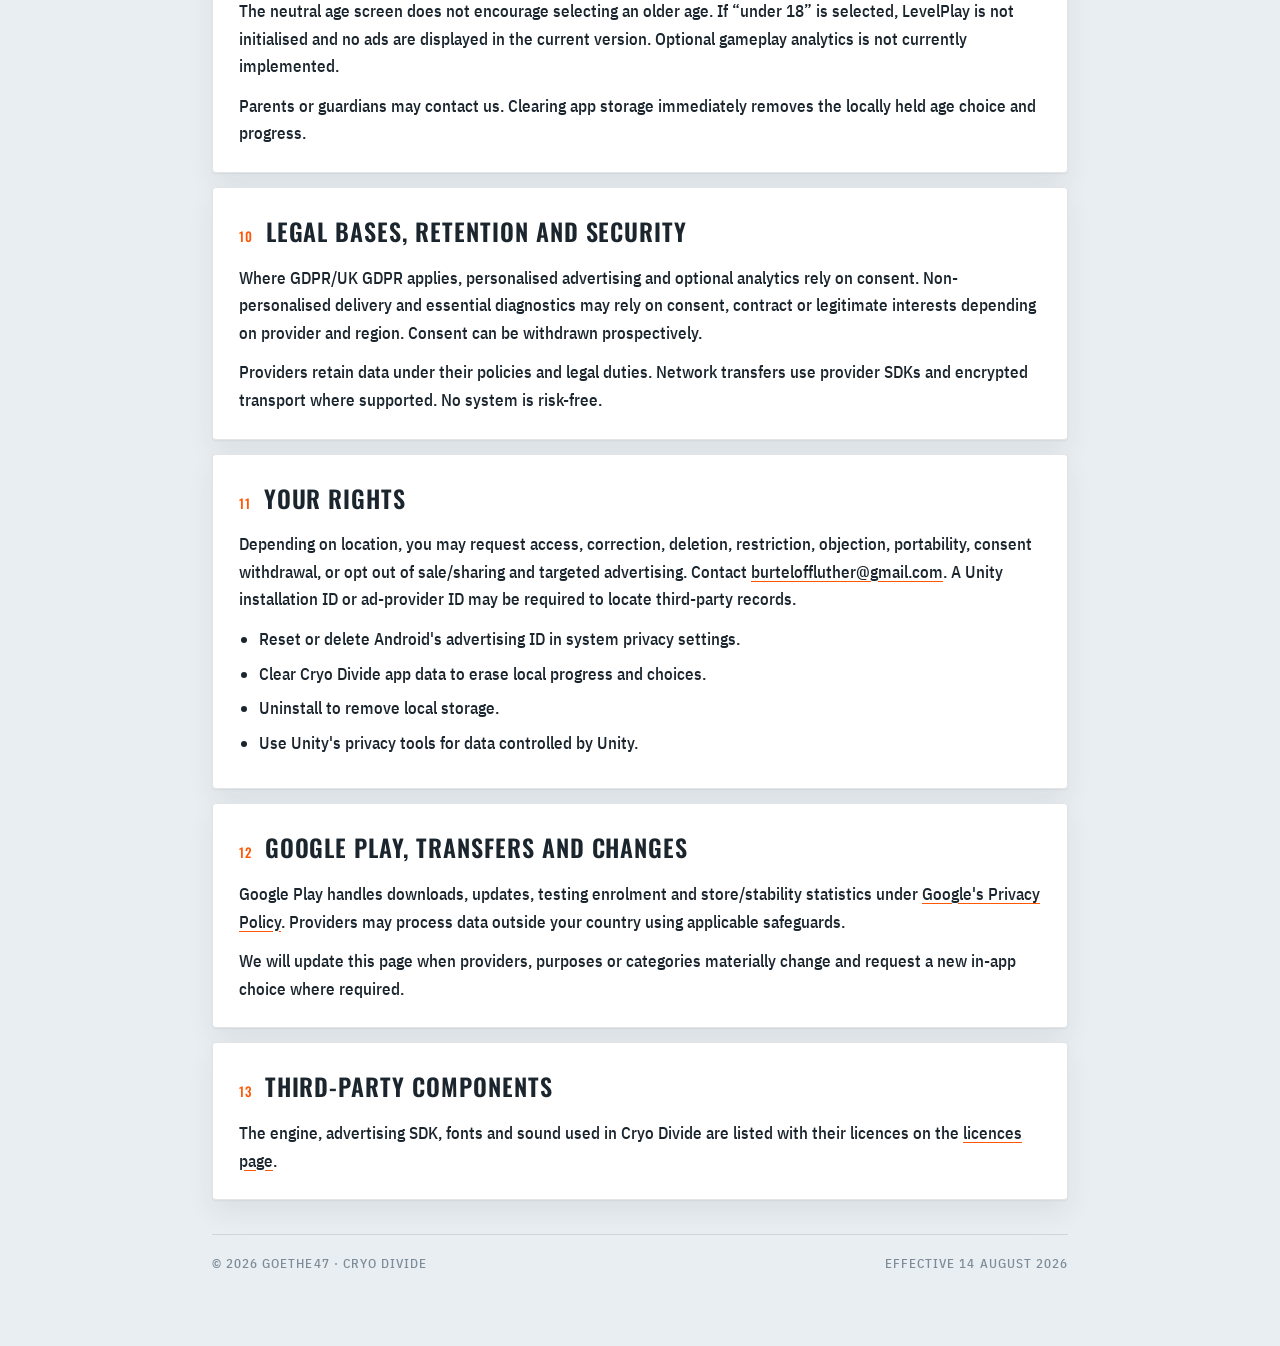
==== commit 6308e494: "Dress the legal pages in the game's own daylight The site was dark with a theme switch; the game is " ====
--- a/index.html
+++ b/index.html
@@ -1,32 +1,46 @@
 <!DOCTYPE html>
-<html lang="en" data-theme="dark">
+<html lang="en">
 <head>
 <meta charset="utf-8"><meta name="viewport" content="width=device-width,initial-scale=1">
 <title>Cryo Divide — Privacy Policy</title>
 <meta name="description" content="Cryo Divide privacy policy: advertising, Unity diagnostics, local data and privacy choices.">
-<meta name="color-scheme" content="dark light"><meta name="theme-color" content="#04090f">
+<meta name="color-scheme" content="light"><meta name="theme-color" content="#e9eef2">
 <link rel="icon" type="image/png" sizes="32x32" href="favicon-32x32.png"><link rel="apple-touch-icon" href="apple-touch-icon.png"><link rel="stylesheet" href="styles.css">
-<script>(function(){try{var t=localStorage.getItem('cryo-theme')||(matchMedia('(prefers-color-scheme:light)').matches?'light':'dark');document.documentElement.dataset.theme=t}catch(e){}})()</script>
 </head>
 <body><div class="wrap">
-<div class="toolbar"><div class="switch" role="group" aria-label="Theme"><button data-theme-set="dark">☾</button><button data-theme-set="light">☀</button></div></div>
-<header class="hero"><span class="badge"><img src="logo-mark.png" alt="">Cryo Divide · Legal</span><h1>Privacy <span class="accent">Policy</span></h1>
+
+<div class="topbar">
+<a class="brand" href="./"><img src="logo-mark.png" alt="">Cryo Divide</a>
+<nav class="nav"><a href="./" aria-current="page">Privacy</a><a href="licenses.html">Licences</a></nav>
+</div>
+
+<header class="hero">
+<p class="kicker">Legal · Protocol 01</p>
+<h1>Privacy Policy</h1>
 <p class="lede">How Cryo Divide, its advertising partners and Unity engine diagnostics handle data, and how players control optional advertising and future gameplay analytics.</p>
-<div class="meta"><span>Effective: <b>12 August 2026</b></span><span>Developer: <b>Goethe47</b></span><span>Package: <b>com.cryo.divide</b></span></div></header>
-<div class="chips"><div class="chip green"><span class="k">Account</span><span class="v">Not required</span></div><div class="chip amber"><span class="k">Advertising</span><span class="v">LevelPlay / Unity Ads</span></div><div class="chip"><span class="k">Diagnostics</span><span class="v">Unity technical data</span></div><div class="chip"><span class="k">Gameplay analytics</span><span class="v">Optional; not active yet</span></div></div>
+<div class="meta"><span>Effective: <b>14 August 2026</b></span><span>Developer: <b>Goethe47</b></span><span>Package: <b>com.goethe47.cryodivide</b></span></div>
+</header>
+
+<div class="chips">
+<div class="chip off"><span class="k">Account</span><span class="v">Not required</span></div>
+<div class="chip on"><span class="k">Advertising</span><span class="v">LevelPlay / Unity Ads</span></div>
+<div class="chip"><span class="k">Diagnostics</span><span class="v">Unity technical data</span></div>
+<div class="chip"><span class="k">Gameplay analytics</span><span class="v">Optional; not active yet</span></div>
+</div>
 
 <section><h2><span class="num">01</span>The short version</h2><ul>
-<li>Campaign progress, language, age band and privacy choices are stored locally.</li>
+<li>Campaign progress, language, age band and privacy choices are stored locally on the device.</li>
 <li>Adult players may receive LevelPlay/Unity Ads and choose personalised or non-personalised advertising and whether to opt out of sale/sharing for targeted advertising.</li>
 <li>When “under 18” is selected, the current version does not initialise the advertising SDK and shows no ads.</li>
 <li>Unity may collect essential technical diagnostics including installation identifiers, device and software information, performance, errors and crashes.</li>
-<li>Developer-defined gameplay analytics is not connected. Its separate first-run choice is voluntary.</li></ul></section>
+<li>Developer-defined gameplay analytics is not connected. Its separate first-run choice is voluntary.</li>
+<li>The game requires no account, no sign-in and no permission to contacts, photos, microphone or precise location.</li></ul></section>
 
-<section><h2><span class="num">02</span>Who is responsible</h2><p>Cryo Divide is developed and published by <strong>Goethe47</strong>, the controller for the processing described here. Contact: <a href="mailto:burteloffluther@gmail.com">burteloffluther@gmail.com</a>.</p><p>This policy covers the Android app and builds distributed through Google Play testing or release tracks.</p></section>
+<section><h2><span class="num">02</span>Who is responsible</h2><p>Cryo Divide is developed and published by <strong>Goethe47</strong>, the controller for the processing described here. Contact: <a href="mailto:burteloffluther@gmail.com">burteloffluther@gmail.com</a>.</p><p>This policy covers the Android app published as <strong>com.goethe47.cryodivide</strong> and builds distributed through Google Play testing or release tracks.</p></section>
 
 <section><h2><span class="num">03</span>First-launch choices</h2><p>Before advertising is initialised, the game asks for a language and a neutral age band: <strong>under 18</strong> or <strong>18 and over</strong>. We do not request or store a birth date. The age band is used only to configure services on that installation.</p><p>Adult players choose ad personalisation, whether to opt out of sale/sharing for advertising, and whether to allow future gameplay analytics. Clearing app data removes these local choices. Material changes will trigger the flow again.</p></section>
 
-<section><h2><span class="num">04</span>Advertising</h2><p>The app uses <strong>Unity LevelPlay</strong> mediation and <strong>Unity Ads</strong>. Formats may include banners, interstitials and optional rewarded videos.</p><p>Depending on choice and region, providers may process the Android advertising ID or other resettable IDs, IP address and IP-derived approximate location, device/OS/app information, ad impressions and interactions, reward completion, diagnostics and fraud/security signals. Purposes include ad delivery, frequency capping, measurement, reporting, security and fraud prevention.</p><p><strong>Personalised ads</strong> can use identifiers and interactions to infer interests. <strong>Non-personalised ads</strong> are primarily contextual, but limited data may still be processed for delivery, frequency, reporting and security.</p><p>Read <a href="https://unity.com/legal/privacy-policy" target="_blank" rel="noopener">Unity's Privacy Policy</a> and <a href="https://developers.is.com/ironsource-mobile/general/levelplay-privacy-policy/" target="_blank" rel="noopener">LevelPlay privacy information</a>.</p></section>
+<section><h2><span class="num">04</span>Advertising</h2><p>The app uses <strong>Unity LevelPlay</strong> mediation with <strong>Unity Ads</strong> as the network. Formats are a banner during play, an interstitial after a battle ends, and an optional rewarded video the player may start to double the points earned in that battle.</p><p>Depending on choice and region, providers may process the Android advertising ID or other resettable IDs, IP address and IP-derived approximate location, device/OS/app information, ad impressions and interactions, reward completion, diagnostics and fraud/security signals. Purposes include ad delivery, frequency capping, measurement, reporting, security and fraud prevention.</p><p><strong>Personalised ads</strong> can use identifiers and interactions to infer interests. <strong>Non-personalised ads</strong> are primarily contextual, but limited data may still be processed for delivery, frequency, reporting and security.</p><p>Rewarded video is never required to progress. Declining or closing it costs nothing but the doubled reward.</p><p>Read <a href="https://unity.com/legal/privacy-policy" target="_blank" rel="noopener">Unity's Privacy Policy</a> and <a href="https://developers.is.com/ironsource-mobile/general/levelplay-privacy-policy/" target="_blank" rel="noopener">LevelPlay privacy information</a>.</p></section>
 
 <section><h2><span class="num">05</span>Sale or sharing for advertising</h2><p>Goethe47 does not sell personal information for money. Some laws define disclosure to ad partners for cross-context behavioural advertising as “sale”, “sharing” or “targeted advertising”. Adult users may choose <strong>Do not sell or share</strong>; the game forwards this choice to LevelPlay and disables personalised advertising.</p><p>Service-provider transfers may still occur for contextual delivery, security, fraud prevention, legal compliance and aggregate reporting where permitted.</p></section>
 
@@ -34,7 +48,7 @@
 
 <section><h2><span class="num">07</span>Optional gameplay analytics</h2><p>Cryo Divide currently sends no developer-defined gameplay analytics. First launch includes a separate voluntary choice for a future feature intended to measure tutorial completion, battle outcomes, performance ranges and balance. Declining does not restrict gameplay or rewards.</p><p>No such event will be sent until an implementation exists, this policy and Google Play Data safety name the actual provider/data, and the stored choice permits it.</p></section>
 
-<section><h2><span class="num">08</span>Local storage</h2><div class="data-table"><div class="head">Stored locally</div><div class="head">Purpose</div><div>Campaign and upgrades</div><div>Restore progress and purchases</div><div>Settings</div><div>Language, audio, graphics and tutorial state</div><div>Age band</div><div>Prevent ad SDK initialisation for under-18 users</div><div>Privacy choices</div><div>Remember personalisation, do-not-sell/share and analytics choices</div></div><p>Local data remains until app storage is cleared or the app is uninstalled. Android/Google backup behaviour depends on device and account settings.</p></section>
+<section><h2><span class="num">08</span>Local storage</h2><div class="data-table"><div class="head">Stored locally</div><div class="head">Purpose</div><div>Campaign and upgrades</div><div>Restore progress and unlocked platforms</div><div>Settings</div><div>Language, audio, graphics and tutorial state</div><div>Age band</div><div>Prevent ad SDK initialisation for under-18 users</div><div>Privacy choices</div><div>Remember personalisation, do-not-sell/share and analytics choices</div></div><p>Local data remains until app storage is cleared or the app is uninstalled. Android/Google backup behaviour depends on device and account settings.</p></section>
 
 <section><h2><span class="num">09</span>Children and teenagers</h2><p>The neutral age screen does not encourage selecting an older age. If “under 18” is selected, LevelPlay is not initialised and no ads are displayed in the current version. Optional gameplay analytics is not currently implemented.</p><p>Parents or guardians may contact us. Clearing app storage immediately removes the locally held age choice and progress.</p></section>
 
@@ -43,6 +57,8 @@
 <section><h2><span class="num">11</span>Your rights</h2><p>Depending on location, you may request access, correction, deletion, restriction, objection, portability, consent withdrawal, or opt out of sale/sharing and targeted advertising. Contact <a href="mailto:burteloffluther@gmail.com">burteloffluther@gmail.com</a>. A Unity installation ID or ad-provider ID may be required to locate third-party records.</p><ul><li>Reset or delete Android's advertising ID in system privacy settings.</li><li>Clear Cryo Divide app data to erase local progress and choices.</li><li>Uninstall to remove local storage.</li><li>Use Unity's privacy tools for data controlled by Unity.</li></ul></section>
 
 <section><h2><span class="num">12</span>Google Play, transfers and changes</h2><p>Google Play handles downloads, updates, testing enrolment and store/stability statistics under <a href="https://policies.google.com/privacy" target="_blank" rel="noopener">Google's Privacy Policy</a>. Providers may process data outside your country using applicable safeguards.</p><p>We will update this page when providers, purposes or categories materially change and request a new in-app choice where required.</p></section>
-<footer><span>© 2026 Goethe47 · Cryo Divide</span><span>Effective 12 August 2026</span></footer></div>
-<script>(function(){var r=document.documentElement;function a(){var t=r.dataset.theme;document.querySelectorAll('[data-theme-set]').forEach(function(b){b.setAttribute('aria-pressed',b.dataset.themeSet===t)});document.querySelector('meta[name="theme-color"]').content=t==='light'?'#eef4f9':'#04090f'}document.addEventListener('click',function(e){var b=e.target.closest('[data-theme-set]');if(!b)return;r.dataset.theme=b.dataset.themeSet;try{localStorage.setItem('cryo-theme',b.dataset.themeSet)}catch(x){}a()});a()})()</script>
-</body></html>
+
+<section><h2><span class="num">13</span>Third-party components</h2><p>The engine, advertising SDK, fonts and sound used in Cryo Divide are listed with their licences on the <a href="licenses.html">licences page</a>.</p></section>
+
+<footer><span>© 2026 Goethe47 · Cryo Divide</span><span>Effective 14 August 2026</span></footer>
+</div></body></html>
--- a/styles.css
+++ b/styles.css
@@ -1,42 +1,35 @@
-/* Cryo Divide — Legal
-   Палитра взята из внутриигрового HUD (CryoUI): холодная синь, лёд, янтарь. */
+/* Cryo Divide — legal pages.
+   The palette is the game's own: ice paper, ink navy, and the single orange the
+   command centre uses for the active tab and the accept button (255,87,4).
+   Type is the game's type: Oswald for the condensed uppercase headings, IBM Plex
+   Sans Condensed for body copy. Both ship with the game under the OFL and are
+   served from this repository - a privacy page has no business asking a font CDN
+   for the reader's IP address. One light theme only. */
+
+@font-face {
+  font-family: 'Cryo Display';
+  src: url('fonts/Oswald-Variable.ttf') format('truetype-variations');
+  font-weight: 200 700;
+  font-display: swap;
+}
+@font-face {
+  font-family: 'Cryo Body';
+  src: url('fonts/IBMPlexSansCondensed-Medium.ttf') format('truetype');
+  font-weight: 400 600;
+  font-display: swap;
+}
 
 :root {
-  --blue: #148cf2;
-  --cyan: #4cdbff;
-  --amber: #f58f29;
-  --green: #59f2a3;
-
-  --bg: #04090f;
-  --bg-2: #071320;
-  --surface: rgba(10, 24, 38, 0.78);
-  --surface-2: rgba(12, 30, 47, 0.6);
-  --border: rgba(76, 219, 255, 0.16);
-  --border-strong: rgba(76, 219, 255, 0.34);
-  --text: #e8f4fb;
-  --text-2: #93aec2;
-  --text-3: #63819a;
-  --shadow: 0 24px 60px rgba(0, 0, 0, 0.55);
-  --grid: rgba(76, 219, 255, 0.05);
-}
-
-:root[data-theme="light"] {
-  --blue: #0b63b0;
-  --cyan: #1092c2;
-  --amber: #b8600d;
-  --green: #12855a;
-
-  --bg: #eef4f9;
-  --bg-2: #ffffff;
-  --surface: rgba(255, 255, 255, 0.86);
-  --surface-2: rgba(233, 242, 249, 0.8);
-  --border: rgba(11, 62, 99, 0.14);
-  --border-strong: rgba(11, 62, 99, 0.3);
-  --text: #0a1c2b;
-  --text-2: #47637a;
-  --text-3: #6c8499;
-  --shadow: 0 20px 44px rgba(11, 40, 66, 0.14);
-  --grid: rgba(11, 62, 99, 0.05);
+  --paper: #e9eef2;
+  --card: #ffffff;
+  --ink: #1b252e;
+  --muted: #4a5c6b;
+  --faint: #7d8c98;
+  --accent: #ff5704;
+  --line: rgba(27, 37, 46, .12);
+  --line-strong: rgba(27, 37, 46, .22);
+  --shadow: 0 1px 2px rgba(27, 37, 46, .06), 0 12px 28px rgba(27, 37, 46, .07);
+  color-scheme: light;
 }
 
 * { box-sizing: border-box; }
@@ -45,269 +38,305 @@
 
 body {
   margin: 0;
-  font-family: -apple-system, BlinkMacSystemFont, "Segoe UI", Roboto, "Helvetica Neue", Arial, sans-serif;
-  font-size: 16px;
-  line-height: 1.68;
-  color: var(--text);
-  background: var(--bg);
+  background: var(--paper);
+  /* The same cold horizon the menu sits on, reduced to a gradient so the page
+     stays one file and loads instantly on a phone. */
   background-image:
-    radial-gradient(900px 520px at 12% -8%, rgba(20, 140, 242, 0.20), transparent 62%),
-    radial-gradient(760px 480px at 92% 4%, rgba(76, 219, 255, 0.13), transparent 60%),
-    radial-gradient(680px 520px at 50% 108%, rgba(245, 143, 41, 0.09), transparent 64%),
-    linear-gradient(180deg, var(--bg) 0%, var(--bg-2) 58%, var(--bg) 100%);
+    radial-gradient(120% 80% at 82% -10%, rgba(255, 255, 255, .95), rgba(255, 255, 255, 0) 60%),
+    linear-gradient(178deg, #f4f8fa 0%, #e9eef2 42%, #dfe7ec 100%);
   background-attachment: fixed;
-  overflow-x: hidden;
-  transition: background-color .3s ease, color .3s ease;
-}
-
-/* Тонкая координатная сетка — отсылка к тактической карте. */
-body::before {
-  content: "";
-  position: fixed;
-  inset: 0;
-  pointer-events: none;
-  z-index: 0;
-  background-image:
-    linear-gradient(var(--grid) 1px, transparent 1px),
-    linear-gradient(90deg, var(--grid) 1px, transparent 1px);
-  background-size: 64px 64px;
-  mask-image: radial-gradient(circle at 50% 30%, #000 0%, transparent 78%);
-  -webkit-mask-image: radial-gradient(circle at 50% 30%, #000 0%, transparent 78%);
-}
-
-.wrap { position: relative; z-index: 1; max-width: 860px; margin: 0 auto; padding: 0 20px 72px; }
-
-/* ── Панель управления ─────────────────────────────────────────── */
-
-.toolbar {
-  position: sticky;
-  top: 0;
-  z-index: 5;
+  color: var(--ink);
+  font: 400 17px/1.62 'Cryo Body', 'IBM Plex Sans Condensed', 'Segoe UI', system-ui, sans-serif;
+}
+
+.wrap {
+  max-width: 900px;
+  margin: 0 auto;
+  padding: 28px 22px 72px;
+}
+
+/* ── masthead ──────────────────────────────────────────────────────────── */
+
+.topbar {
   display: flex;
+  align-items: center;
   justify-content: space-between;
-  align-items: center;
-  gap: 10px;
-  padding: 12px 0;
-  margin-bottom: 8px;
-  backdrop-filter: blur(10px);
-  -webkit-backdrop-filter: blur(10px);
-}
-
-.switch { display: flex; gap: 4px; padding: 4px; border: 1px solid var(--border); border-radius: 999px; background: var(--surface); }
-
-.switch button {
-  border: 0;
-  background: transparent;
-  color: var(--text-2);
-  font: inherit;
-  font-size: .78rem;
-  letter-spacing: .06em;
-  padding: 5px 14px;
-  border-radius: 999px;
-  cursor: pointer;
-  transition: background-color .2s ease, color .2s ease;
-}
-
-.switch button:hover { color: var(--text); }
-
-.switch button[aria-pressed="true"] {
-  background: linear-gradient(180deg, var(--blue), rgba(20, 140, 242, .72));
-  color: #f2fbff;
-  box-shadow: 0 0 18px rgba(20, 140, 242, .35);
-}
-
-:root[data-theme="light"] .switch button[aria-pressed="true"] { color: #fff; }
-
-/* ── Шапка ─────────────────────────────────────────────────────── */
-
-.hero { padding: 26px 0 34px; }
-
-.badge {
+  gap: 16px;
+  padding-bottom: 18px;
+  border-bottom: 1px solid var(--line);
+  margin-bottom: 34px;
+  flex-wrap: wrap;
+}
+
+.brand {
   display: inline-flex;
   align-items: center;
   gap: 10px;
-  padding: 6px 14px 6px 6px;
-  border: 1px solid var(--border);
-  border-radius: 999px;
-  background: var(--surface);
-  font-family: ui-monospace, SFMono-Regular, "Cascadia Mono", Consolas, monospace;
-  font-size: .7rem;
-  letter-spacing: .18em;
-  text-transform: uppercase;
-  color: var(--text-2);
-}
-
-.badge img { width: 30px; height: 30px; border-radius: 50%; border: 1px solid var(--border-strong); }
+  font-family: 'Cryo Display', 'Oswald', sans-serif;
+  font-weight: 600;
+  font-size: 15px;
+  letter-spacing: .16em;
+  text-transform: uppercase;
+  color: var(--ink);
+  text-decoration: none;
+}
+
+.brand img { width: 26px; height: 26px; display: block; }
+
+.nav { display: flex; gap: 4px; }
+
+.nav a {
+  font-family: 'Cryo Display', 'Oswald', sans-serif;
+  font-size: 13px;
+  font-weight: 500;
+  letter-spacing: .14em;
+  text-transform: uppercase;
+  color: var(--muted);
+  text-decoration: none;
+  padding: 8px 14px;
+  border-radius: 3px;
+  position: relative;
+}
+
+.nav a:hover { color: var(--ink); background: rgba(255, 255, 255, .7); }
+
+/* The active page carries the orange underline the command centre puts under
+   the active tab - same shape, same colour, same job. */
+.nav a[aria-current='page'] { color: var(--ink); }
+.nav a[aria-current='page']::after {
+  content: '';
+  position: absolute;
+  left: 14px; right: 14px; bottom: 2px;
+  height: 3px;
+  background: var(--accent);
+}
+
+/* ── hero ──────────────────────────────────────────────────────────────── */
+
+.hero { margin-bottom: 30px; }
+
+.kicker {
+  font-family: 'Cryo Display', 'Oswald', sans-serif;
+  font-size: 13px;
+  font-weight: 500;
+  letter-spacing: .2em;
+  text-transform: uppercase;
+  color: var(--accent);
+  margin: 0 0 10px;
+}
 
 h1 {
-  margin: 22px 0 10px;
-  font-size: clamp(2rem, 6vw, 3rem);
-  line-height: 1.08;
-  letter-spacing: -.02em;
-  font-weight: 700;
-}
-
-h1 .accent {
-  background: linear-gradient(100deg, var(--cyan), var(--blue));
-  -webkit-background-clip: text;
-  background-clip: text;
-  color: transparent;
-}
-
-.lede { margin: 0 0 18px; max-width: 62ch; color: var(--text-2); font-size: 1.06rem; }
+  font-family: 'Cryo Display', 'Oswald', sans-serif;
+  font-weight: 600;
+  font-size: clamp(38px, 8vw, 66px);
+  line-height: 1.02;
+  letter-spacing: .005em;
+  text-transform: uppercase;
+  margin: 0 0 16px;
+}
+
+.lede {
+  font-size: 18px;
+  color: var(--muted);
+  max-width: 62ch;
+  margin: 0 0 22px;
+}
 
 .meta {
   display: flex;
   flex-wrap: wrap;
-  gap: 8px 18px;
-  font-family: ui-monospace, SFMono-Regular, "Cascadia Mono", Consolas, monospace;
-  font-size: .74rem;
-  letter-spacing: .08em;
-  text-transform: uppercase;
-  color: var(--text-3);
-}
-
-.meta b { color: var(--text-2); font-weight: 600; }
-
-/* ── Сводка ────────────────────────────────────────────────────── */
-
-.chips { display: grid; grid-template-columns: repeat(auto-fit, minmax(178px, 1fr)); gap: 12px; margin: 30px 0 8px; }
+  gap: 10px 28px;
+  padding: 14px 0;
+  border-top: 1px solid var(--line);
+  border-bottom: 1px solid var(--line);
+  font-size: 13px;
+  letter-spacing: .1em;
+  text-transform: uppercase;
+  color: var(--faint);
+}
+
+.meta b { color: var(--ink); font-weight: 600; letter-spacing: .04em; }
+
+/* ── status chips ──────────────────────────────────────────────────────── */
+
+.chips {
+  display: grid;
+  grid-template-columns: repeat(auto-fit, minmax(190px, 1fr));
+  gap: 10px;
+  margin: 26px 0 40px;
+}
 
 .chip {
-  position: relative;
-  padding: 16px 16px 15px;
-  border: 1px solid var(--border);
-  border-radius: 14px;
-  background: var(--surface);
+  background: var(--card);
+  border: 1px solid var(--line);
+  border-left: 3px solid var(--line-strong);
+  border-radius: 3px;
+  padding: 12px 14px;
   box-shadow: var(--shadow);
-  overflow: hidden;
-}
-
-.chip::after {
-  content: "";
-  position: absolute;
-  left: 0; top: 0; bottom: 0;
-  width: 2px;
-  background: var(--cyan);
-  opacity: .8;
-}
-
-.chip.amber::after { background: var(--amber); }
-.chip.green::after { background: var(--green); }
+}
 
 .chip .k {
   display: block;
-  font-family: ui-monospace, SFMono-Regular, "Cascadia Mono", Consolas, monospace;
-  font-size: .66rem;
+  font-size: 11px;
   letter-spacing: .16em;
   text-transform: uppercase;
-  color: var(--text-3);
-  margin-bottom: 4px;
-}
-
-.chip .v { font-size: 1.02rem; font-weight: 600; line-height: 1.35; }
-
-/* ── Секции ────────────────────────────────────────────────────── */
+  color: var(--faint);
+  margin-bottom: 3px;
+}
+
+.chip .v { display: block; font-weight: 600; font-size: 15px; }
+
+.chip.on { border-left-color: var(--accent); }
+.chip.off { border-left-color: #2f9e6b; }
+
+/* ── sections ──────────────────────────────────────────────────────────── */
 
 section {
-  margin-top: 26px;
-  padding: 26px 26px 22px;
-  border: 1px solid var(--border);
-  border-radius: 18px;
-  background: var(--surface);
+  background: var(--card);
+  border: 1px solid var(--line);
+  border-radius: 4px;
+  padding: 24px 26px;
+  margin-bottom: 14px;
   box-shadow: var(--shadow);
 }
 
-section > *:last-child { margin-bottom: 0; }
-
 h2 {
+  font-family: 'Cryo Display', 'Oswald', sans-serif;
+  font-weight: 600;
+  font-size: 24px;
+  letter-spacing: .04em;
+  text-transform: uppercase;
+  margin: 0 0 14px;
   display: flex;
   align-items: baseline;
   gap: 12px;
-  margin: 0 0 14px;
-  font-size: 1.18rem;
-  letter-spacing: -.01em;
-}
-
-h2 .num {
-  font-family: ui-monospace, SFMono-Regular, "Cascadia Mono", Consolas, monospace;
-  font-size: .72rem;
+}
+
+.num {
+  font-size: 13px;
   font-weight: 500;
   letter-spacing: .1em;
-  color: var(--cyan);
-  opacity: .85;
-}
-
-p { margin: 0 0 14px; }
-
-ul { margin: 0 0 14px; padding-left: 0; list-style: none; }
-
-li { position: relative; padding-left: 22px; margin-bottom: 9px; }
-
-li::before {
-  content: "";
-  position: absolute;
-  left: 4px;
-  top: .72em;
-  width: 6px;
-  height: 6px;
-  border: 1px solid var(--cyan);
-  transform: rotate(45deg);
-}
-
-strong { color: var(--text); font-weight: 600; }
-
-code {
-  font-family: ui-monospace, SFMono-Regular, "Cascadia Mono", Consolas, monospace;
-  font-size: .86em;
-  padding: 1px 6px;
-  border: 1px solid var(--border);
-  border-radius: 6px;
-  background: var(--surface-2);
-  color: var(--cyan);
-}
-
-a { color: var(--cyan); text-decoration: none; border-bottom: 1px solid var(--border-strong); transition: color .2s ease, border-color .2s ease; }
-a:hover { color: var(--amber); border-color: var(--amber); }
+  color: var(--accent);
+}
+
+h3 {
+  font-family: 'Cryo Display', 'Oswald', sans-serif;
+  font-weight: 500;
+  font-size: 17px;
+  letter-spacing: .1em;
+  text-transform: uppercase;
+  color: var(--ink);
+  margin: 26px 0 10px;
+}
+
+section > h3:first-of-type { margin-top: 4px; }
+
+p { margin: 0 0 12px; }
+p:last-child, ul:last-child, .data-table:last-child { margin-bottom: 0; }
+
+ul { margin: 0 0 12px; padding-left: 20px; }
+li { margin-bottom: 7px; }
+
+a { color: var(--ink); text-decoration-color: var(--accent); text-underline-offset: 3px; }
+a:hover { color: var(--accent); }
+
+strong { font-weight: 600; }
+
+/* ── tables ────────────────────────────────────────────────────────────── */
+
+.data-table {
+  display: grid;
+  grid-template-columns: minmax(140px, 1fr) 2fr;
+  border: 1px solid var(--line);
+  border-radius: 3px;
+  overflow: hidden;
+  margin-bottom: 14px;
+}
+
+.data-table > div {
+  padding: 10px 14px;
+  border-bottom: 1px solid var(--line);
+  font-size: 15px;
+}
+
+.data-table > div:nth-child(odd) { border-right: 1px solid var(--line); }
+.data-table > div:nth-last-child(-n+2) { border-bottom: 0; }
+
+.data-table .head {
+  font-family: 'Cryo Display', 'Oswald', sans-serif;
+  font-size: 12px;
+  letter-spacing: .14em;
+  text-transform: uppercase;
+  color: var(--faint);
+  background: rgba(27, 37, 46, .035);
+}
+
+/* ── licence entries ───────────────────────────────────────────────────── */
+
+.pack {
+  border-left: 3px solid var(--line-strong);
+  padding: 2px 0 2px 16px;
+  margin: 0 0 18px;
+}
+
+.pack:last-child { margin-bottom: 0; }
+
+.pack .name {
+  font-family: 'Cryo Display', 'Oswald', sans-serif;
+  font-size: 16px;
+  font-weight: 500;
+  letter-spacing: .06em;
+  text-transform: uppercase;
+}
+
+.pack .lic {
+  display: inline-block;
+  font-size: 11px;
+  font-weight: 600;
+  letter-spacing: .12em;
+  text-transform: uppercase;
+  color: var(--accent);
+  border: 1px solid var(--accent);
+  border-radius: 2px;
+  padding: 1px 7px;
+  margin-left: 8px;
+  vertical-align: 2px;
+}
+
+.pack .files {
+  font-size: 14px;
+  color: var(--muted);
+  margin: 5px 0 0;
+  word-break: break-word;
+}
 
 .note {
-  margin: 16px 0 0;
+  border-left: 3px solid var(--accent);
+  background: rgba(255, 87, 4, .05);
   padding: 14px 16px;
-  border-left: 2px solid var(--amber);
-  border-radius: 0 10px 10px 0;
-  background: var(--surface-2);
-  color: var(--text-2);
-  font-size: .95rem;
-}
-
-.data-table { display: grid; grid-template-columns: minmax(0, 1fr) minmax(0, 1.25fr); gap: 1px; margin: 4px 0 14px; border: 1px solid var(--border); border-radius: 12px; overflow: hidden; background: var(--border); }
-.data-table > div { padding: 11px 14px; background: var(--bg-2); font-size: .93rem; }
-.data-table > div:nth-child(2n+1) { color: var(--text); font-weight: 600; }
-.data-table > div:nth-child(2n) { color: var(--text-2); }
-.data-table > .head { font-family: ui-monospace, SFMono-Regular, "Cascadia Mono", Consolas, monospace; font-size: .66rem !important; letter-spacing: .14em; text-transform: uppercase; color: var(--text-3) !important; font-weight: 500 !important; }
+  border-radius: 0 3px 3px 0;
+  font-size: 15px;
+}
 
 footer {
+  display: flex;
+  justify-content: space-between;
+  flex-wrap: wrap;
+  gap: 8px;
   margin-top: 34px;
-  padding-top: 22px;
-  border-top: 1px solid var(--border);
-  color: var(--text-3);
-  font-size: .88rem;
-  display: flex;
-  flex-wrap: wrap;
-  gap: 6px 16px;
-  justify-content: space-between;
-}
-
-[hidden] { display: none !important; }
-
-@media (max-width: 560px) {
-  body { font-size: 15.5px; }
-  .wrap { padding: 0 15px 56px; }
-  section { padding: 20px 18px 17px; border-radius: 15px; }
+  padding-top: 18px;
+  border-top: 1px solid var(--line);
+  font-size: 13px;
+  letter-spacing: .08em;
+  text-transform: uppercase;
+  color: var(--faint);
+}
+
+@media (max-width: 620px) {
+  .wrap { padding: 20px 15px 56px; }
+  section { padding: 20px 17px; }
   .data-table { grid-template-columns: 1fr; }
-  .data-table > .head:nth-child(2) { display: none; }
-}
-
-@media (prefers-reduced-motion: reduce) {
-  * { transition: none !important; animation: none !important; }
-}
+  .data-table > div:nth-child(odd) { border-right: 0; }
+  .data-table > div:nth-last-child(2) { border-bottom: 1px solid var(--line); }
+  h2 { font-size: 21px; }
+}
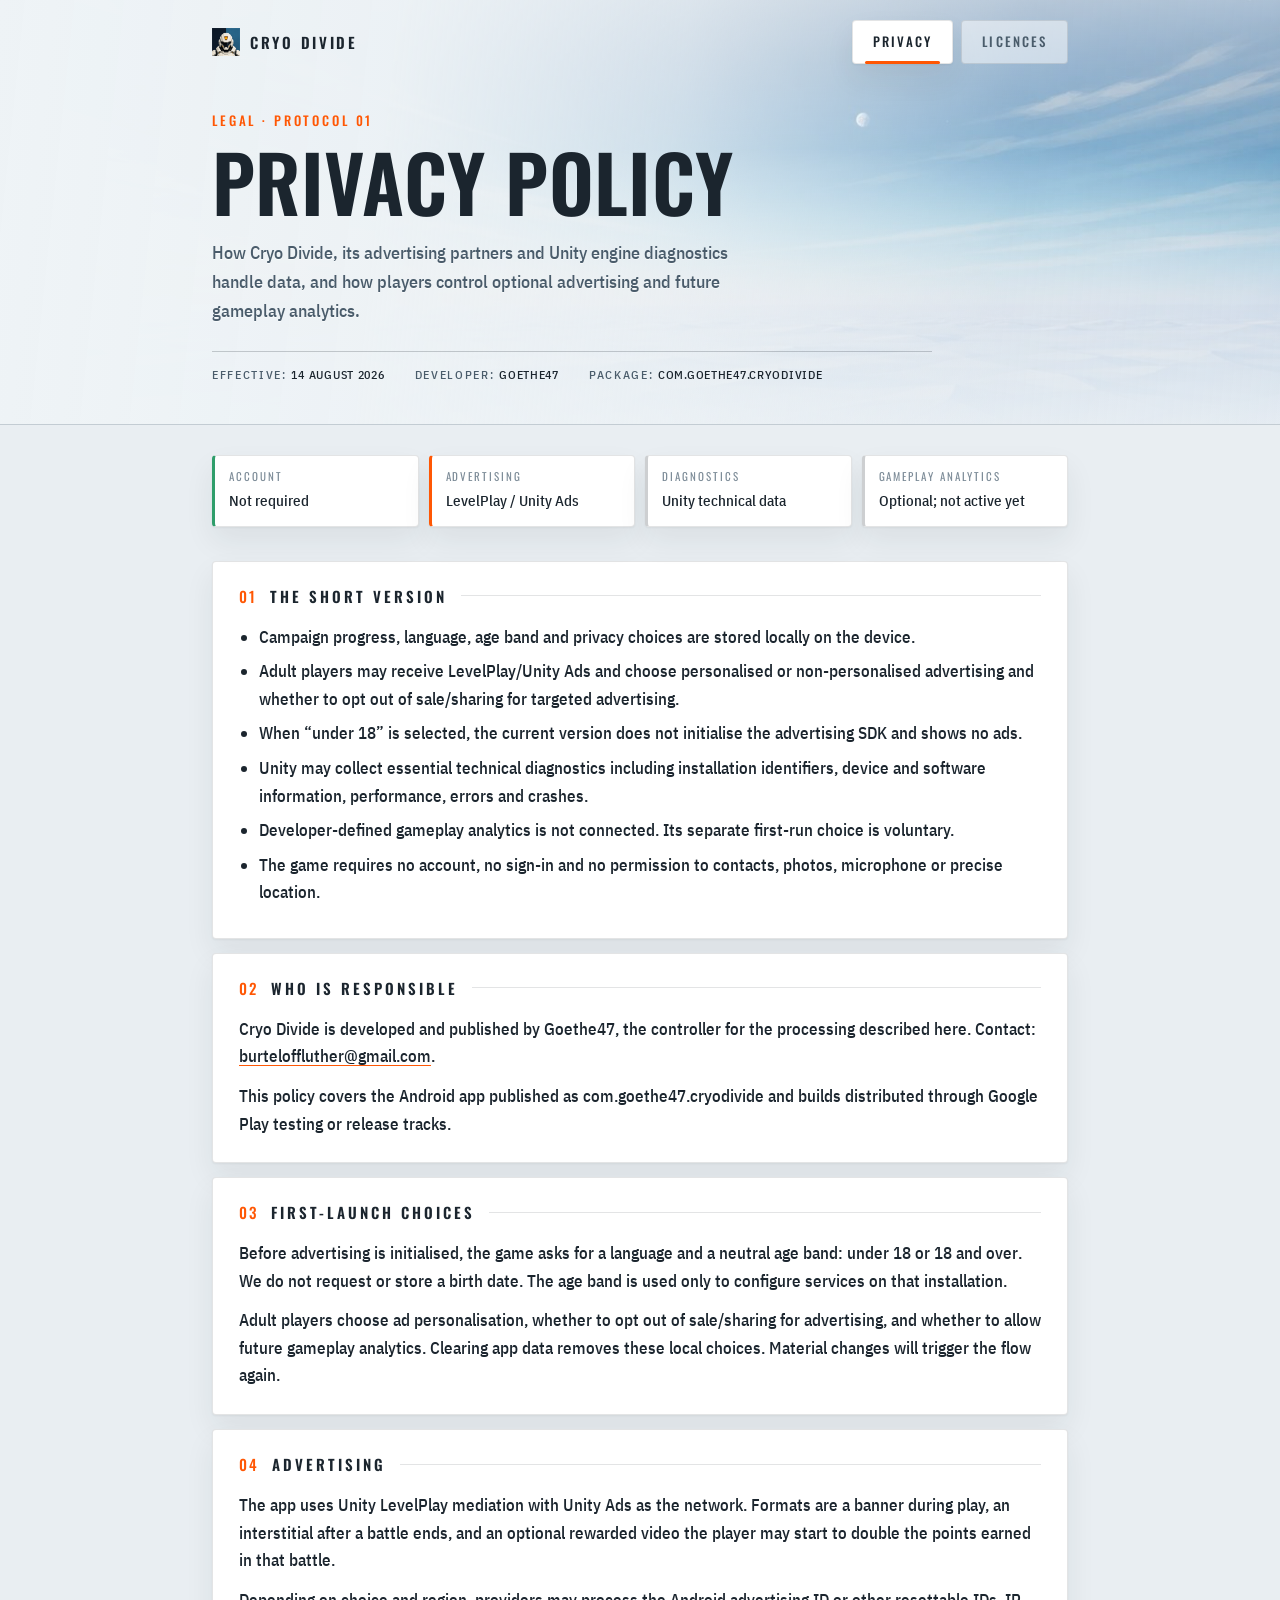
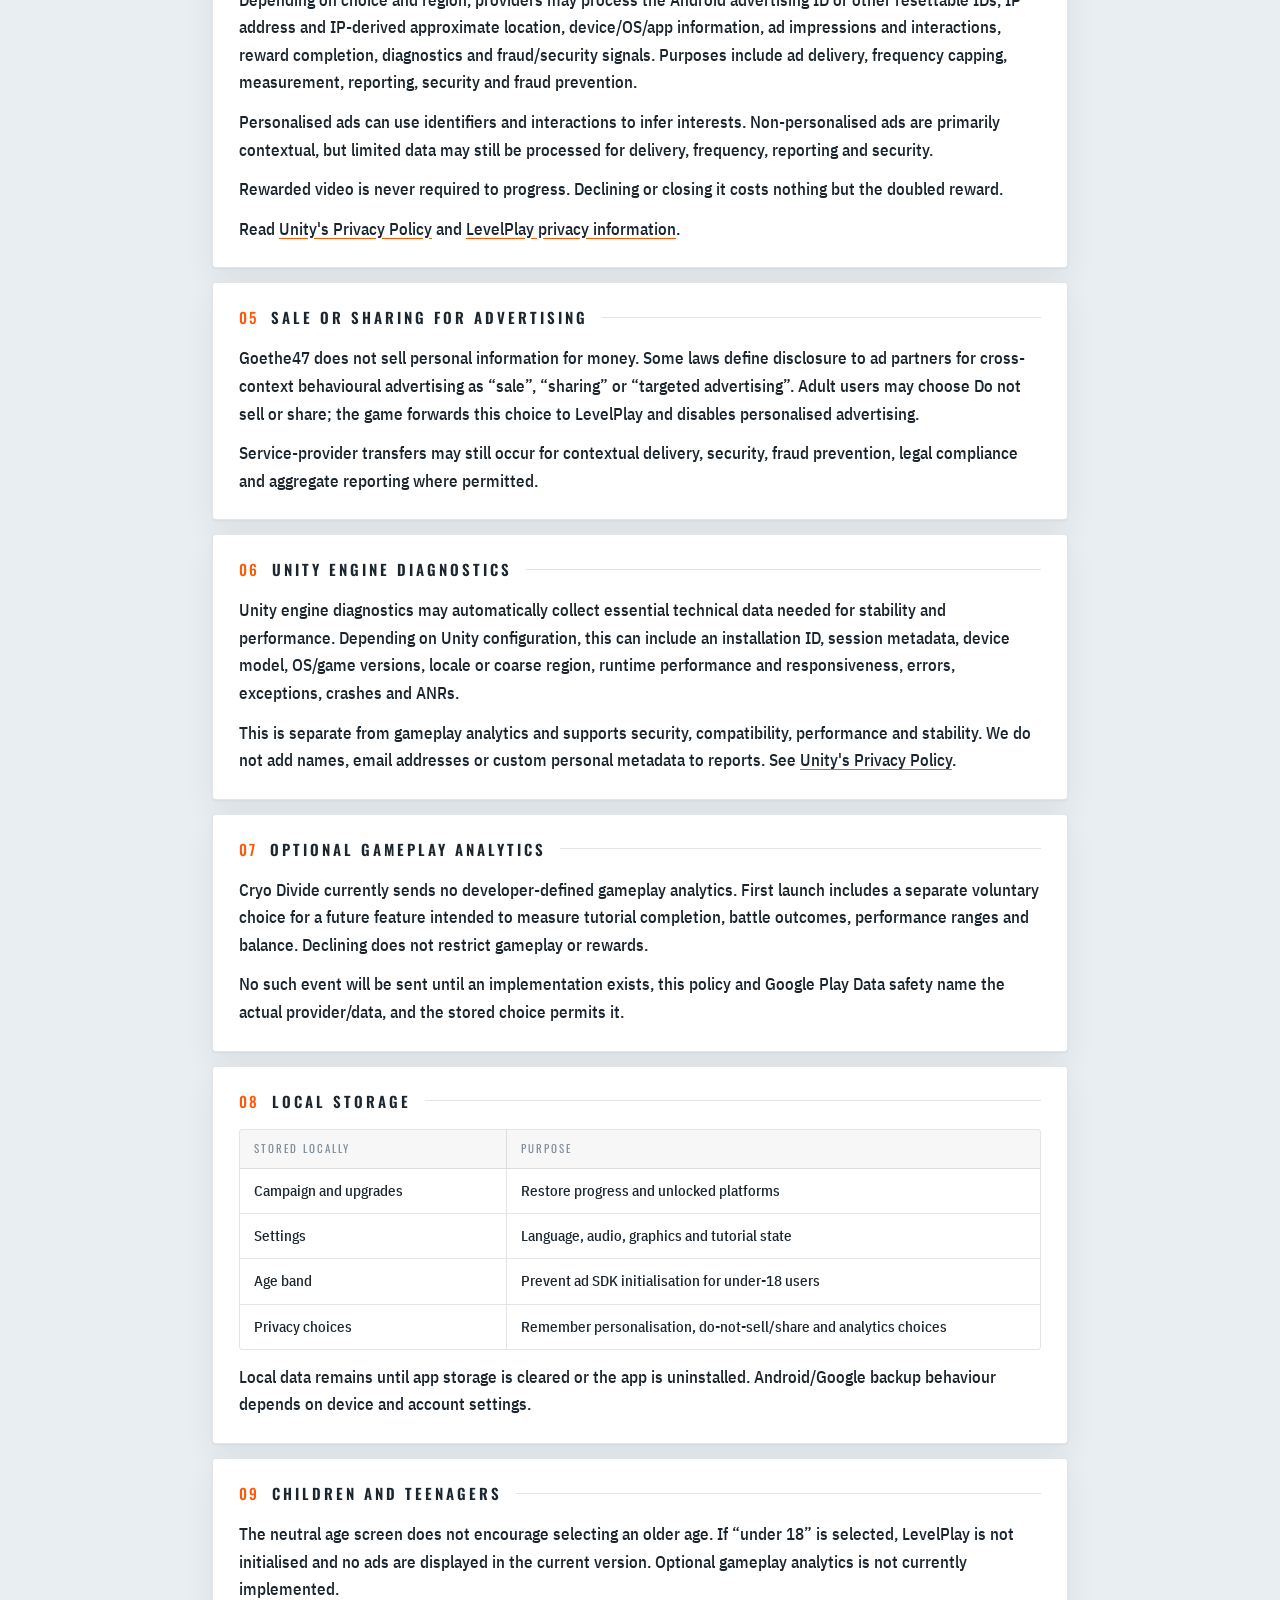
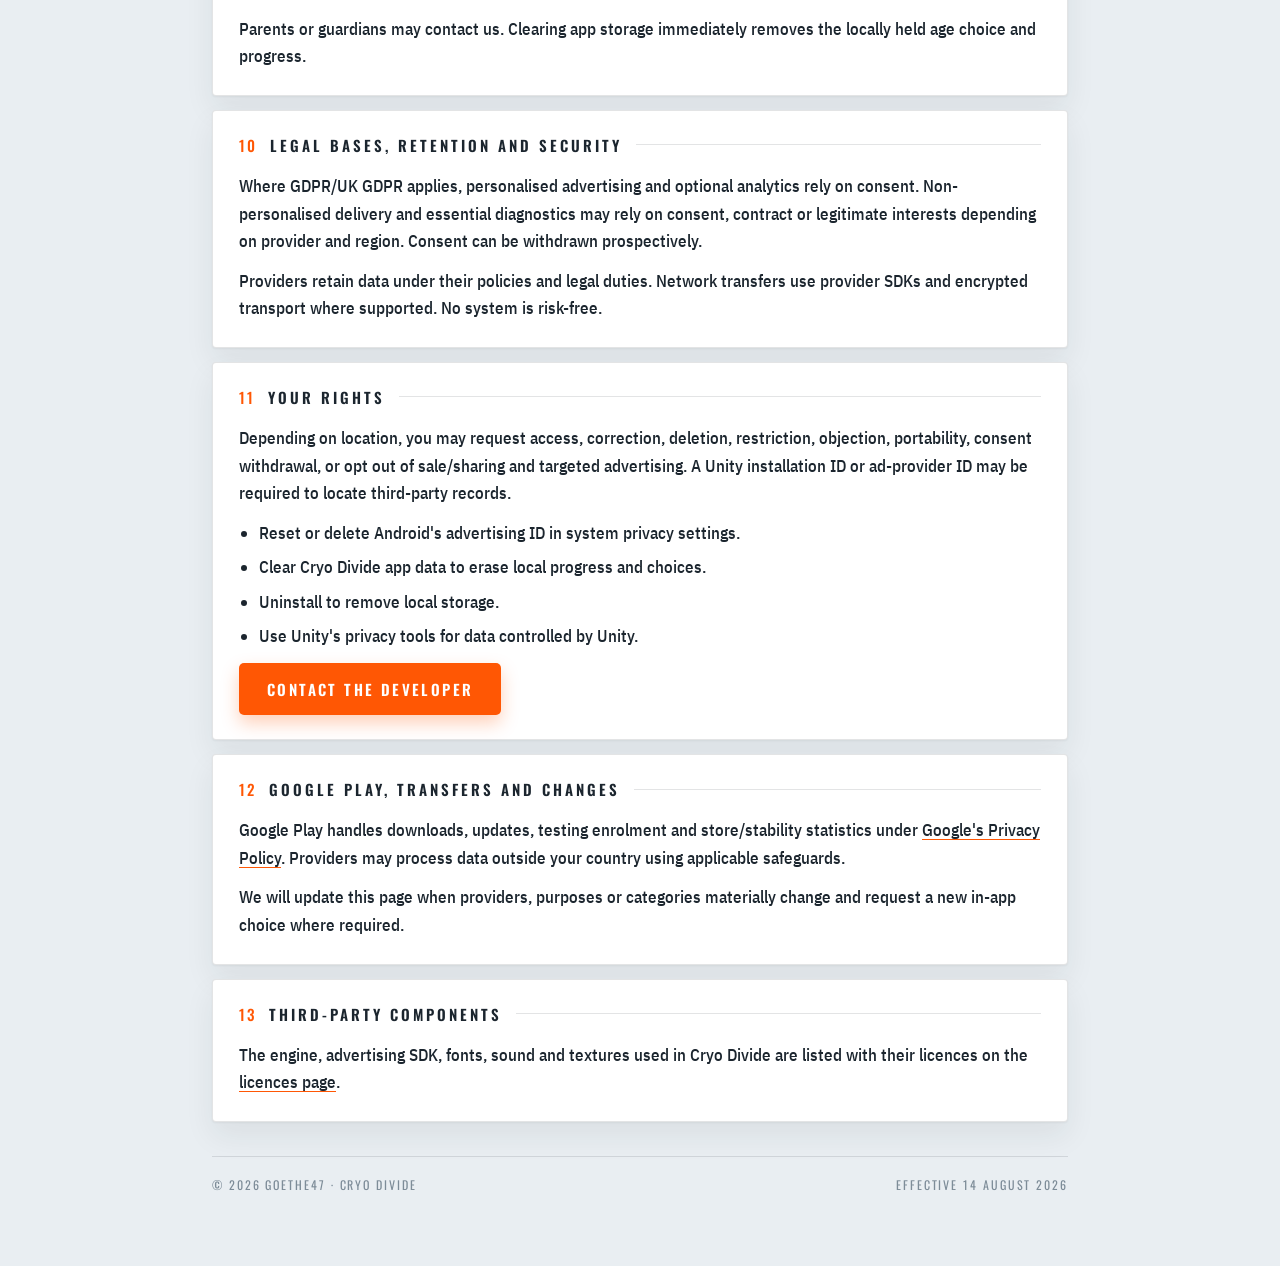
==== commit 5a11d352: "Give the pages the briefing screen they belong to An orange underline and the right fonts were not t" ====
--- a/index.html
+++ b/index.html
@@ -7,19 +7,20 @@
 <meta name="color-scheme" content="light"><meta name="theme-color" content="#e9eef2">
 <link rel="icon" type="image/png" sizes="32x32" href="favicon-32x32.png"><link rel="apple-touch-icon" href="apple-touch-icon.png"><link rel="stylesheet" href="styles.css">
 </head>
-<body><div class="wrap">
+<body>
 
+<div class="masthead"><div class="inner">
 <div class="topbar">
 <a class="brand" href="./"><img src="logo-mark.png" alt="">Cryo Divide</a>
-<nav class="nav"><a href="./" aria-current="page">Privacy</a><a href="licenses.html">Licences</a></nav>
+<nav class="tabs"><a href="./" aria-current="page">Privacy</a><a href="licenses.html">Licences</a></nav>
 </div>
-
-<header class="hero">
 <p class="kicker">Legal · Protocol 01</p>
 <h1>Privacy Policy</h1>
 <p class="lede">How Cryo Divide, its advertising partners and Unity engine diagnostics handle data, and how players control optional advertising and future gameplay analytics.</p>
 <div class="meta"><span>Effective: <b>14 August 2026</b></span><span>Developer: <b>Goethe47</b></span><span>Package: <b>com.goethe47.cryodivide</b></span></div>
-</header>
+</div></div>
+
+<div class="wrap">
 
 <div class="chips">
 <div class="chip off"><span class="k">Account</span><span class="v">Not required</span></div>
@@ -54,11 +55,11 @@
 
 <section><h2><span class="num">10</span>Legal bases, retention and security</h2><p>Where GDPR/UK GDPR applies, personalised advertising and optional analytics rely on consent. Non-personalised delivery and essential diagnostics may rely on consent, contract or legitimate interests depending on provider and region. Consent can be withdrawn prospectively.</p><p>Providers retain data under their policies and legal duties. Network transfers use provider SDKs and encrypted transport where supported. No system is risk-free.</p></section>
 
-<section><h2><span class="num">11</span>Your rights</h2><p>Depending on location, you may request access, correction, deletion, restriction, objection, portability, consent withdrawal, or opt out of sale/sharing and targeted advertising. Contact <a href="mailto:burteloffluther@gmail.com">burteloffluther@gmail.com</a>. A Unity installation ID or ad-provider ID may be required to locate third-party records.</p><ul><li>Reset or delete Android's advertising ID in system privacy settings.</li><li>Clear Cryo Divide app data to erase local progress and choices.</li><li>Uninstall to remove local storage.</li><li>Use Unity's privacy tools for data controlled by Unity.</li></ul></section>
+<section><h2><span class="num">11</span>Your rights</h2><p>Depending on location, you may request access, correction, deletion, restriction, objection, portability, consent withdrawal, or opt out of sale/sharing and targeted advertising. A Unity installation ID or ad-provider ID may be required to locate third-party records.</p><ul><li>Reset or delete Android's advertising ID in system privacy settings.</li><li>Clear Cryo Divide app data to erase local progress and choices.</li><li>Uninstall to remove local storage.</li><li>Use Unity's privacy tools for data controlled by Unity.</li></ul><p><a class="action" href="mailto:burteloffluther@gmail.com">Contact the developer</a></p></section>
 
 <section><h2><span class="num">12</span>Google Play, transfers and changes</h2><p>Google Play handles downloads, updates, testing enrolment and store/stability statistics under <a href="https://policies.google.com/privacy" target="_blank" rel="noopener">Google's Privacy Policy</a>. Providers may process data outside your country using applicable safeguards.</p><p>We will update this page when providers, purposes or categories materially change and request a new in-app choice where required.</p></section>
 
-<section><h2><span class="num">13</span>Third-party components</h2><p>The engine, advertising SDK, fonts and sound used in Cryo Divide are listed with their licences on the <a href="licenses.html">licences page</a>.</p></section>
+<section><h2><span class="num">13</span>Third-party components</h2><p>The engine, advertising SDK, fonts, sound and textures used in Cryo Divide are listed with their licences on the <a href="licenses.html">licences page</a>.</p></section>
 
 <footer><span>© 2026 Goethe47 · Cryo Divide</span><span>Effective 14 August 2026</span></footer>
 </div></body></html>
--- a/styles.css
+++ b/styles.css
@@ -1,10 +1,14 @@
 /* Cryo Divide — legal pages.
-   The palette is the game's own: ice paper, ink navy, and the single orange the
-   command centre uses for the active tab and the accept button (255,87,4).
-   Type is the game's type: Oswald for the condensed uppercase headings, IBM Plex
-   Sans Condensed for body copy. Both ship with the game under the OFL and are
-   served from this repository - a privacy page has no business asking a font CDN
-   for the reader's IP address. One light theme only. */
+
+   These pages are built to read like the game's briefing screen, because that is
+   the screen a player recognises: the frozen horizon bleeding into white paper,
+   two pill tabs with an orange bar under the active one, a small orange kicker
+   over a very large condensed headline, and section labels that trail a hairline
+   across the page. The palette is the game's own - ice paper, ink navy, and the
+   single orange (255,87,4) the command centre uses for the active tab and the
+   accept button. Type is the game's type: Oswald for headings, IBM Plex Sans
+   Condensed for body, both shipped from this repository so a page about privacy
+   never has to hand the reader's address to a font CDN. One light theme only. */
 
 @font-face {
   font-family: 'Cryo Display';
@@ -28,219 +32,250 @@
   --accent: #ff5704;
   --line: rgba(27, 37, 46, .12);
   --line-strong: rgba(27, 37, 46, .22);
-  --shadow: 0 1px 2px rgba(27, 37, 46, .06), 0 12px 28px rgba(27, 37, 46, .07);
+  --shadow: 0 1px 2px rgba(27, 37, 46, .05), 0 14px 30px rgba(27, 37, 46, .07);
+  --display: 'Cryo Display', 'Oswald', 'Arial Narrow', sans-serif;
   color-scheme: light;
 }
 
 * { box-sizing: border-box; }
-
 html { -webkit-text-size-adjust: 100%; }
 
 body {
   margin: 0;
   background: var(--paper);
-  /* The same cold horizon the menu sits on, reduced to a gradient so the page
-     stays one file and loads instantly on a phone. */
-  background-image:
-    radial-gradient(120% 80% at 82% -10%, rgba(255, 255, 255, .95), rgba(255, 255, 255, 0) 60%),
-    linear-gradient(178deg, #f4f8fa 0%, #e9eef2 42%, #dfe7ec 100%);
-  background-attachment: fixed;
   color: var(--ink);
   font: 400 17px/1.62 'Cryo Body', 'IBM Plex Sans Condensed', 'Segoe UI', system-ui, sans-serif;
 }
 
-.wrap {
-  max-width: 900px;
-  margin: 0 auto;
-  padding: 28px 22px 72px;
-}
-
-/* ── masthead ──────────────────────────────────────────────────────────── */
+/* ── the briefing header ───────────────────────────────────────────────────
+   The photograph sits behind the top of the page and dissolves into paper
+   before it reaches the text, exactly as the mission briefing does. It is
+   decorative: every word stays on solid paper, so nothing depends on it. */
+
+.masthead {
+  position: relative;
+  overflow: hidden;
+  background: #dbe4ea;
+  border-bottom: 1px solid var(--line);
+}
+
+.masthead::before {
+  content: '';
+  position: absolute;
+  inset: 0;
+  /* Framed low so the ridge line and the snow field carry the header, not the
+     empty sky above them. */
+  background: url('horizon.jpg') 50% 66% / cover no-repeat;
+}
+
+.masthead::after {
+  content: '';
+  position: absolute;
+  inset: 0;
+  background:
+    linear-gradient(96deg, #eef3f6 0%, rgba(238, 243, 246, .97) 30%, rgba(238, 243, 246, .72) 52%, rgba(238, 243, 246, .18) 78%, rgba(238, 243, 246, .06) 100%),
+    linear-gradient(180deg, rgba(255, 255, 255, .55) 0%, rgba(255, 255, 255, 0) 35%, rgba(233, 238, 242, .85) 100%);
+}
+
+.masthead > * { position: relative; z-index: 1; }
+
+.masthead .inner { max-width: 900px; margin: 0 auto; padding: 20px 22px 40px; }
 
 .topbar {
   display: flex;
   align-items: center;
   justify-content: space-between;
-  gap: 16px;
-  padding-bottom: 18px;
-  border-bottom: 1px solid var(--line);
-  margin-bottom: 34px;
+  gap: 14px;
   flex-wrap: wrap;
+  margin-bottom: 46px;
 }
 
 .brand {
   display: inline-flex;
   align-items: center;
   gap: 10px;
-  font-family: 'Cryo Display', 'Oswald', sans-serif;
+  font-family: var(--display);
   font-weight: 600;
   font-size: 15px;
-  letter-spacing: .16em;
+  letter-spacing: .18em;
   text-transform: uppercase;
   color: var(--ink);
   text-decoration: none;
 }
 
-.brand img { width: 26px; height: 26px; display: block; }
-
-.nav { display: flex; gap: 4px; }
-
-.nav a {
-  font-family: 'Cryo Display', 'Oswald', sans-serif;
+.brand img { width: 28px; height: 28px; display: block; }
+
+/* The command centre's tab strip: a white slab for the page you are on with the
+   orange bar beneath it, a flat translucent one for the page you are not. */
+.tabs { display: flex; gap: 8px; }
+
+.tabs a {
+  position: relative;
+  font-family: var(--display);
   font-size: 13px;
   font-weight: 500;
-  letter-spacing: .14em;
+  letter-spacing: .16em;
   text-transform: uppercase;
   color: var(--muted);
   text-decoration: none;
-  padding: 8px 14px;
-  border-radius: 3px;
-  position: relative;
-}
-
-.nav a:hover { color: var(--ink); background: rgba(255, 255, 255, .7); }
-
-/* The active page carries the orange underline the command centre puts under
-   the active tab - same shape, same colour, same job. */
-.nav a[aria-current='page'] { color: var(--ink); }
-.nav a[aria-current='page']::after {
+  padding: 10px 20px 11px;
+  border-radius: 4px;
+  background: rgba(255, 255, 255, .5);
+  border: 1px solid var(--line);
+  transition: background .15s, color .15s;
+}
+
+.tabs a:hover { background: rgba(255, 255, 255, .85); color: var(--ink); }
+
+.tabs a[aria-current='page'] {
+  background: #fff;
+  color: var(--ink);
+  box-shadow: var(--shadow);
+}
+
+.tabs a[aria-current='page']::after {
   content: '';
   position: absolute;
-  left: 14px; right: 14px; bottom: 2px;
+  left: 12px; right: 12px; bottom: -1px;
   height: 3px;
   background: var(--accent);
-}
-
-/* ── hero ──────────────────────────────────────────────────────────────── */
-
-.hero { margin-bottom: 30px; }
+  border-radius: 2px;
+}
 
 .kicker {
-  font-family: 'Cryo Display', 'Oswald', sans-serif;
+  font-family: var(--display);
   font-size: 13px;
   font-weight: 500;
-  letter-spacing: .2em;
+  letter-spacing: .22em;
   text-transform: uppercase;
   color: var(--accent);
-  margin: 0 0 10px;
+  margin: 0 0 12px;
 }
 
 h1 {
-  font-family: 'Cryo Display', 'Oswald', sans-serif;
+  font-family: var(--display);
   font-weight: 600;
-  font-size: clamp(38px, 8vw, 66px);
-  line-height: 1.02;
-  letter-spacing: .005em;
-  text-transform: uppercase;
-  margin: 0 0 16px;
+  font-size: clamp(42px, 9vw, 78px);
+  line-height: .98;
+  letter-spacing: .004em;
+  text-transform: uppercase;
+  margin: 0 0 18px;
+  max-width: 15ch;
 }
 
 .lede {
   font-size: 18px;
   color: var(--muted);
-  max-width: 62ch;
-  margin: 0 0 22px;
+  max-width: 54ch;
+  margin: 0 0 26px;
+  text-shadow: 0 1px 0 rgba(255, 255, 255, .6);
 }
 
 .meta {
   display: flex;
   flex-wrap: wrap;
-  gap: 10px 28px;
-  padding: 14px 0;
-  border-top: 1px solid var(--line);
-  border-bottom: 1px solid var(--line);
-  font-size: 13px;
-  letter-spacing: .1em;
-  text-transform: uppercase;
-  color: var(--faint);
-}
-
-.meta b { color: var(--ink); font-weight: 600; letter-spacing: .04em; }
-
-/* ── status chips ──────────────────────────────────────────────────────── */
-
+  gap: 8px 30px;
+  padding: 13px 0 0;
+  border-top: 1px solid var(--line-strong);
+  max-width: 720px;
+  font-size: 12px;
+  letter-spacing: .14em;
+  text-transform: uppercase;
+  color: var(--muted);
+}
+
+.meta b { color: var(--ink); font-weight: 600; letter-spacing: .06em; }
+
+/* ── body ──────────────────────────────────────────────────────────────── */
+
+.wrap { max-width: 900px; margin: 0 auto; padding: 30px 22px 72px; }
+
+/* Status chips read like the briefing's short facts column. */
 .chips {
   display: grid;
   grid-template-columns: repeat(auto-fit, minmax(190px, 1fr));
   gap: 10px;
-  margin: 26px 0 40px;
+  margin: 0 0 34px;
 }
 
 .chip {
   background: var(--card);
   border: 1px solid var(--line);
   border-left: 3px solid var(--line-strong);
-  border-radius: 3px;
+  border-radius: 4px;
   padding: 12px 14px;
   box-shadow: var(--shadow);
 }
 
 .chip .k {
   display: block;
+  font-family: var(--display);
   font-size: 11px;
-  letter-spacing: .16em;
+  letter-spacing: .18em;
   text-transform: uppercase;
   color: var(--faint);
   margin-bottom: 3px;
 }
 
 .chip .v { display: block; font-weight: 600; font-size: 15px; }
-
 .chip.on { border-left-color: var(--accent); }
 .chip.off { border-left-color: #2f9e6b; }
-
-/* ── sections ──────────────────────────────────────────────────────────── */
 
 section {
   background: var(--card);
   border: 1px solid var(--line);
   border-radius: 4px;
-  padding: 24px 26px;
+  padding: 22px 26px 24px;
   margin-bottom: 14px;
   box-shadow: var(--shadow);
 }
 
+/* The game labels a block with small type and lets a hairline run out to the
+   end of the panel. Same here, with the section number in orange. */
 h2 {
-  font-family: 'Cryo Display', 'Oswald', sans-serif;
+  display: flex;
+  align-items: center;
+  gap: 14px;
+  font-family: var(--display);
   font-weight: 600;
-  font-size: 24px;
-  letter-spacing: .04em;
-  text-transform: uppercase;
-  margin: 0 0 14px;
-  display: flex;
-  align-items: baseline;
-  gap: 12px;
-}
-
-.num {
+  font-size: 15px;
+  letter-spacing: .2em;
+  text-transform: uppercase;
+  color: var(--ink);
+  margin: 0 0 16px;
+}
+
+h2::after {
+  content: '';
+  flex: 1;
+  height: 1px;
+  background: var(--line);
+}
+
+.num { color: var(--accent); font-weight: 500; letter-spacing: .1em; }
+
+h3 {
+  font-family: var(--display);
+  font-weight: 500;
   font-size: 13px;
-  font-weight: 500;
-  letter-spacing: .1em;
-  color: var(--accent);
-}
-
-h3 {
-  font-family: 'Cryo Display', 'Oswald', sans-serif;
-  font-weight: 500;
-  font-size: 17px;
-  letter-spacing: .1em;
-  text-transform: uppercase;
-  color: var(--ink);
-  margin: 26px 0 10px;
-}
-
-section > h3:first-of-type { margin-top: 4px; }
+  letter-spacing: .18em;
+  text-transform: uppercase;
+  color: var(--faint);
+  margin: 26px 0 12px;
+}
+
+section > h3:first-of-type { margin-top: 2px; }
 
 p { margin: 0 0 12px; }
-p:last-child, ul:last-child, .data-table:last-child { margin-bottom: 0; }
+p:last-child, ul:last-child, .data-table:last-child, .pack:last-child { margin-bottom: 0; }
 
 ul { margin: 0 0 12px; padding-left: 20px; }
 li { margin-bottom: 7px; }
 
 a { color: var(--ink); text-decoration-color: var(--accent); text-underline-offset: 3px; }
 a:hover { color: var(--accent); }
-
 strong { font-weight: 600; }
+code { font-family: ui-monospace, Consolas, monospace; font-size: .9em; background: rgba(27, 37, 46, .05); padding: 1px 5px; border-radius: 3px; }
 
 /* ── tables ────────────────────────────────────────────────────────────── */
 
@@ -253,19 +288,14 @@
   margin-bottom: 14px;
 }
 
-.data-table > div {
-  padding: 10px 14px;
-  border-bottom: 1px solid var(--line);
-  font-size: 15px;
-}
-
+.data-table > div { padding: 10px 14px; border-bottom: 1px solid var(--line); font-size: 15px; }
 .data-table > div:nth-child(odd) { border-right: 1px solid var(--line); }
 .data-table > div:nth-last-child(-n+2) { border-bottom: 0; }
 
 .data-table .head {
-  font-family: 'Cryo Display', 'Oswald', sans-serif;
-  font-size: 12px;
-  letter-spacing: .14em;
+  font-family: var(--display);
+  font-size: 11px;
+  letter-spacing: .18em;
   text-transform: uppercase;
   color: var(--faint);
   background: rgba(27, 37, 46, .035);
@@ -273,27 +303,22 @@
 
 /* ── licence entries ───────────────────────────────────────────────────── */
 
-.pack {
-  border-left: 3px solid var(--line-strong);
-  padding: 2px 0 2px 16px;
-  margin: 0 0 18px;
-}
-
-.pack:last-child { margin-bottom: 0; }
+.pack { border-left: 3px solid var(--line-strong); padding: 2px 0 2px 16px; margin: 0 0 18px; }
 
 .pack .name {
-  font-family: 'Cryo Display', 'Oswald', sans-serif;
+  font-family: var(--display);
   font-size: 16px;
   font-weight: 500;
-  letter-spacing: .06em;
+  letter-spacing: .08em;
   text-transform: uppercase;
 }
 
 .pack .lic {
   display: inline-block;
+  font-family: var(--display);
   font-size: 11px;
-  font-weight: 600;
-  letter-spacing: .12em;
+  font-weight: 500;
+  letter-spacing: .14em;
   text-transform: uppercase;
   color: var(--accent);
   border: 1px solid var(--accent);
@@ -301,14 +326,10 @@
   padding: 1px 7px;
   margin-left: 8px;
   vertical-align: 2px;
-}
-
-.pack .files {
-  font-size: 14px;
-  color: var(--muted);
-  margin: 5px 0 0;
-  word-break: break-word;
-}
+  white-space: nowrap;
+}
+
+.pack .files { font-size: 14px; color: var(--muted); margin: 5px 0 0; word-break: break-word; }
 
 .note {
   border-left: 3px solid var(--accent);
@@ -317,6 +338,26 @@
   border-radius: 0 3px 3px 0;
   font-size: 15px;
 }
+
+/* The accept button from the briefing, doing the one job this page has. */
+.action {
+  display: inline-flex;
+  align-items: center;
+  gap: 10px;
+  background: var(--accent);
+  color: #fff;
+  font-family: var(--display);
+  font-size: 15px;
+  font-weight: 600;
+  letter-spacing: .16em;
+  text-transform: uppercase;
+  text-decoration: none;
+  padding: 14px 28px;
+  border-radius: 5px;
+  box-shadow: 0 8px 18px rgba(255, 87, 4, .28);
+}
+
+.action:hover { color: #fff; background: #f04d00; }
 
 footer {
   display: flex;
@@ -326,17 +367,24 @@
   margin-top: 34px;
   padding-top: 18px;
   border-top: 1px solid var(--line);
-  font-size: 13px;
-  letter-spacing: .08em;
+  font-family: var(--display);
+  font-size: 12px;
+  letter-spacing: .16em;
   text-transform: uppercase;
   color: var(--faint);
 }
 
 @media (max-width: 620px) {
-  .wrap { padding: 20px 15px 56px; }
-  section { padding: 20px 17px; }
+  .masthead .inner { padding: 16px 15px 32px; }
+  .topbar { margin-bottom: 34px; }
+  .masthead::after {
+    background:
+      linear-gradient(180deg, rgba(238, 243, 246, .35) 0%, rgba(238, 243, 246, .88) 42%, #e9eef2 100%);
+  }
+  h1 { max-width: none; }
+  .wrap { padding: 22px 15px 56px; }
+  section { padding: 18px 17px 20px; }
   .data-table { grid-template-columns: 1fr; }
   .data-table > div:nth-child(odd) { border-right: 0; }
   .data-table > div:nth-last-child(2) { border-bottom: 1px solid var(--line); }
-  h2 { font-size: 21px; }
-}
+}
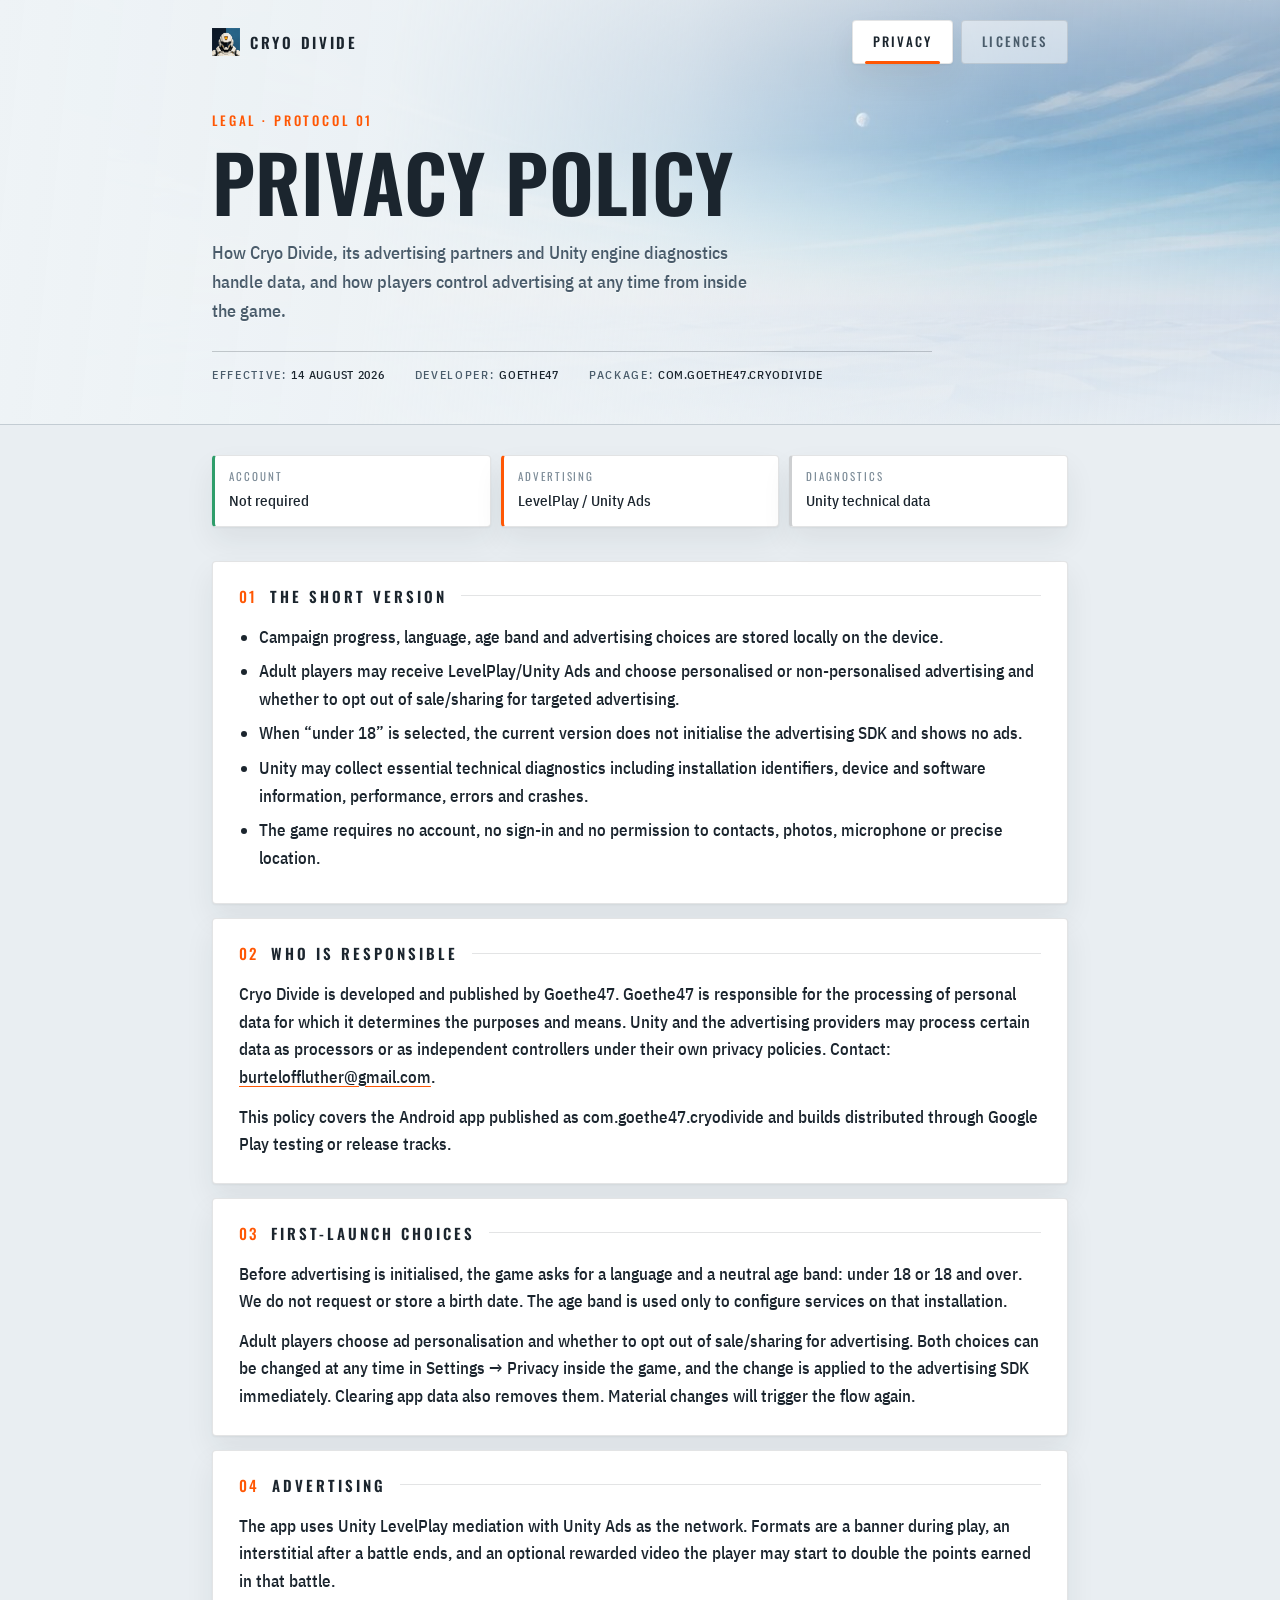
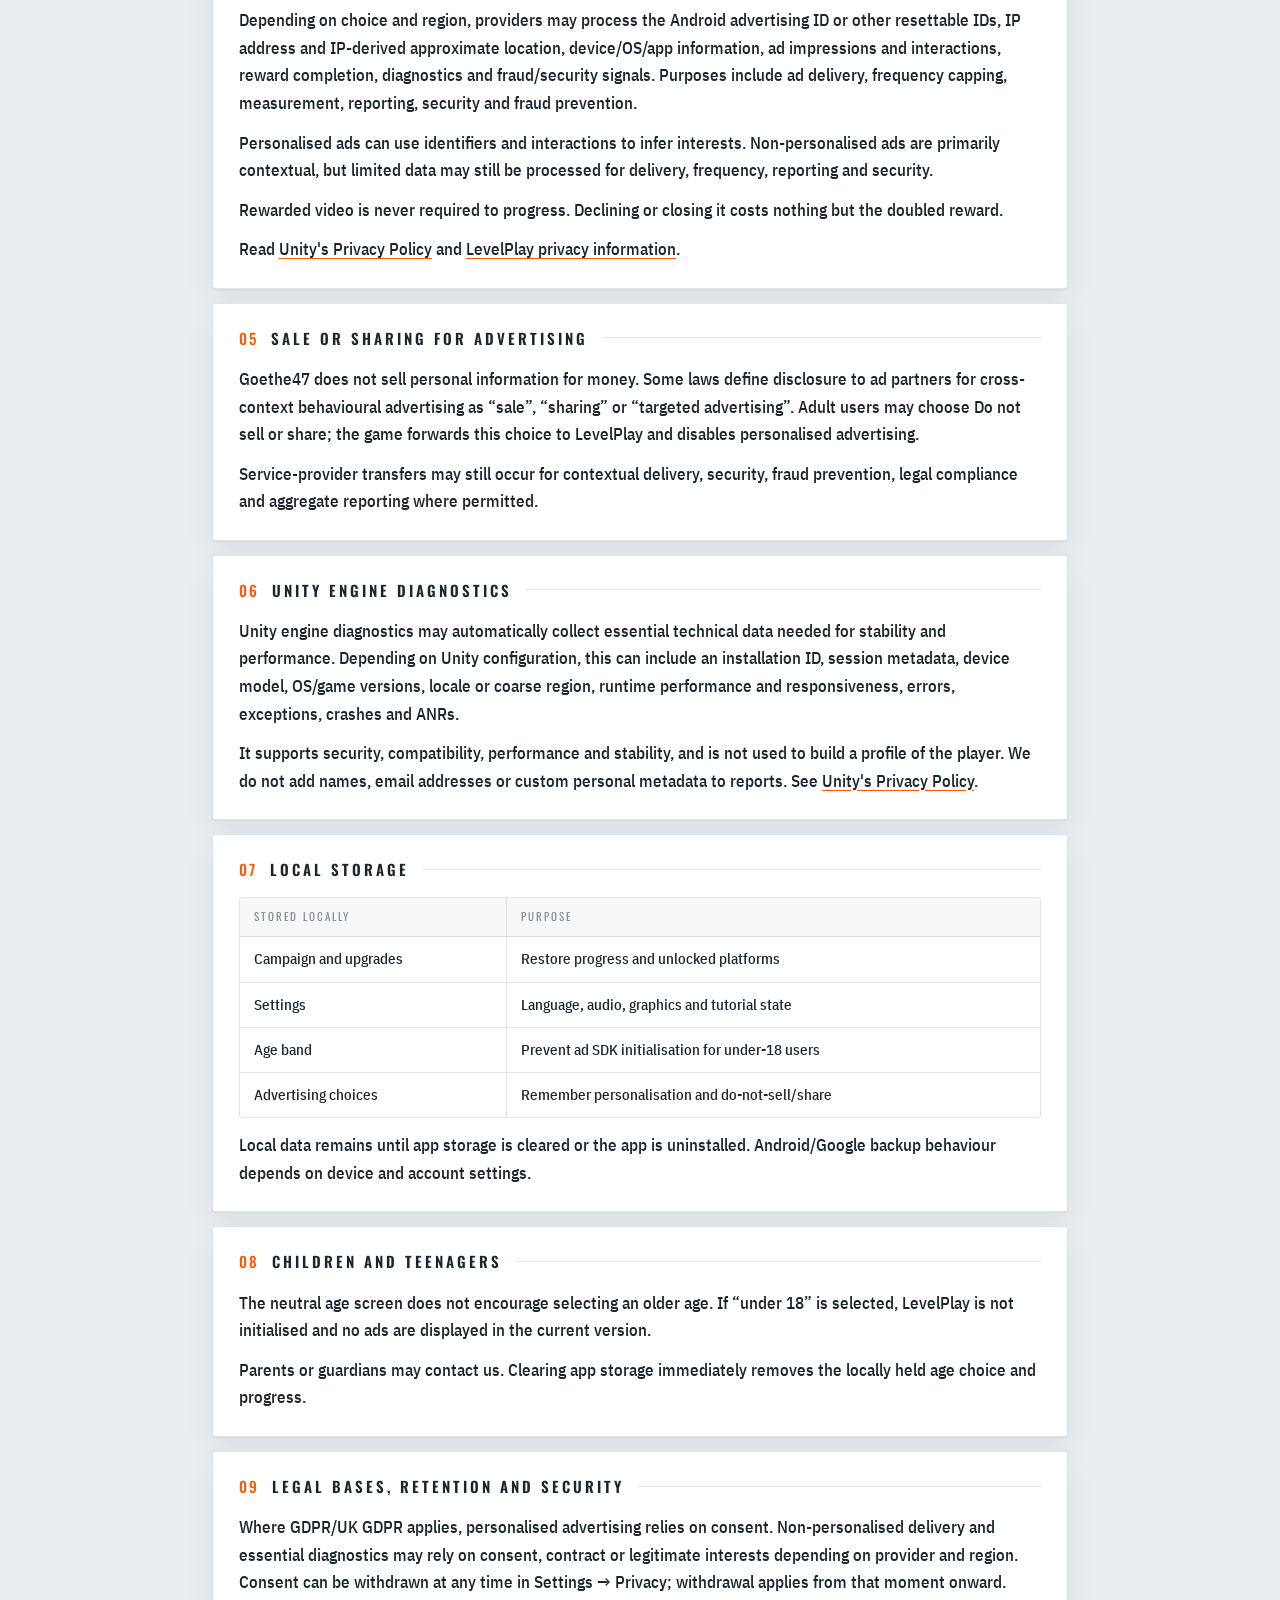
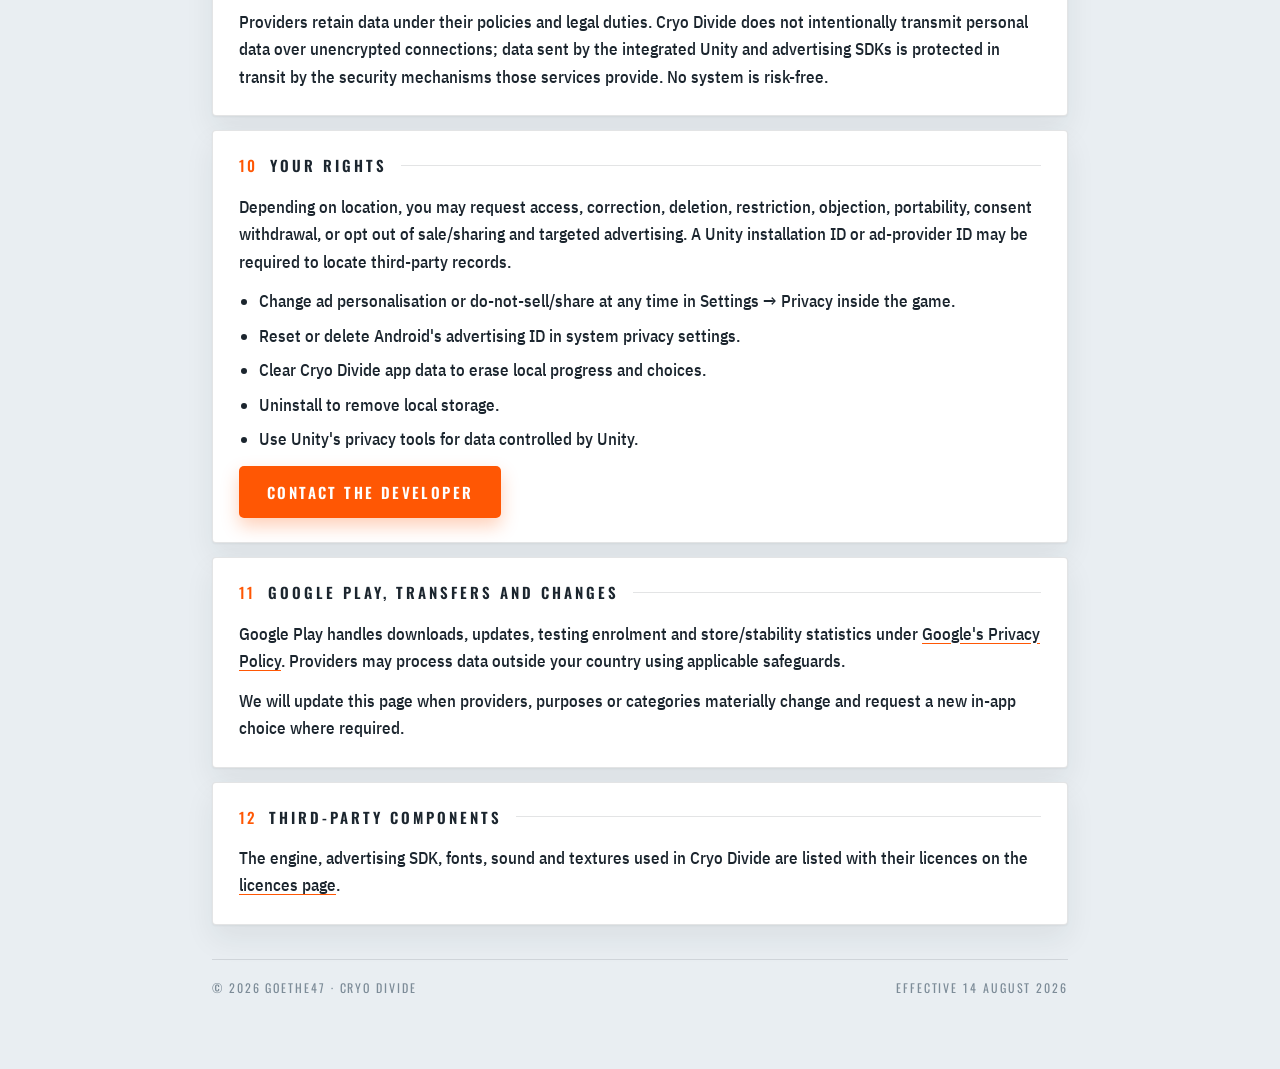
==== commit 0275660b: "Say only what this version of the game actually does The policy described gameplay analytics that do" ====
--- a/index.html
+++ b/index.html
@@ -3,7 +3,7 @@
 <head>
 <meta charset="utf-8"><meta name="viewport" content="width=device-width,initial-scale=1">
 <title>Cryo Divide — Privacy Policy</title>
-<meta name="description" content="Cryo Divide privacy policy: advertising, Unity diagnostics, local data and privacy choices.">
+<meta name="description" content="Cryo Divide privacy policy: advertising, Unity diagnostics, local data and the advertising choices a player can change at any time.">
 <meta name="color-scheme" content="light"><meta name="theme-color" content="#e9eef2">
 <link rel="icon" type="image/png" sizes="32x32" href="favicon-32x32.png"><link rel="apple-touch-icon" href="apple-touch-icon.png"><link rel="stylesheet" href="styles.css">
 </head>
@@ -16,7 +16,7 @@
 </div>
 <p class="kicker">Legal · Protocol 01</p>
 <h1>Privacy Policy</h1>
-<p class="lede">How Cryo Divide, its advertising partners and Unity engine diagnostics handle data, and how players control optional advertising and future gameplay analytics.</p>
+<p class="lede">How Cryo Divide, its advertising partners and Unity engine diagnostics handle data, and how players control advertising at any time from inside the game.</p>
 <div class="meta"><span>Effective: <b>14 August 2026</b></span><span>Developer: <b>Goethe47</b></span><span>Package: <b>com.goethe47.cryodivide</b></span></div>
 </div></div>
 
@@ -26,40 +26,36 @@
 <div class="chip off"><span class="k">Account</span><span class="v">Not required</span></div>
 <div class="chip on"><span class="k">Advertising</span><span class="v">LevelPlay / Unity Ads</span></div>
 <div class="chip"><span class="k">Diagnostics</span><span class="v">Unity technical data</span></div>
-<div class="chip"><span class="k">Gameplay analytics</span><span class="v">Optional; not active yet</span></div>
 </div>
 
 <section><h2><span class="num">01</span>The short version</h2><ul>
-<li>Campaign progress, language, age band and privacy choices are stored locally on the device.</li>
+<li>Campaign progress, language, age band and advertising choices are stored locally on the device.</li>
 <li>Adult players may receive LevelPlay/Unity Ads and choose personalised or non-personalised advertising and whether to opt out of sale/sharing for targeted advertising.</li>
 <li>When “under 18” is selected, the current version does not initialise the advertising SDK and shows no ads.</li>
 <li>Unity may collect essential technical diagnostics including installation identifiers, device and software information, performance, errors and crashes.</li>
-<li>Developer-defined gameplay analytics is not connected. Its separate first-run choice is voluntary.</li>
 <li>The game requires no account, no sign-in and no permission to contacts, photos, microphone or precise location.</li></ul></section>
 
-<section><h2><span class="num">02</span>Who is responsible</h2><p>Cryo Divide is developed and published by <strong>Goethe47</strong>, the controller for the processing described here. Contact: <a href="mailto:burteloffluther@gmail.com">burteloffluther@gmail.com</a>.</p><p>This policy covers the Android app published as <strong>com.goethe47.cryodivide</strong> and builds distributed through Google Play testing or release tracks.</p></section>
+<section><h2><span class="num">02</span>Who is responsible</h2><p>Cryo Divide is developed and published by <strong>Goethe47</strong>. Goethe47 is responsible for the processing of personal data for which it determines the purposes and means. Unity and the advertising providers may process certain data as processors or as independent controllers under their own privacy policies. Contact: <a href="mailto:burteloffluther@gmail.com">burteloffluther@gmail.com</a>.</p><p>This policy covers the Android app published as <strong>com.goethe47.cryodivide</strong> and builds distributed through Google Play testing or release tracks.</p></section>
 
-<section><h2><span class="num">03</span>First-launch choices</h2><p>Before advertising is initialised, the game asks for a language and a neutral age band: <strong>under 18</strong> or <strong>18 and over</strong>. We do not request or store a birth date. The age band is used only to configure services on that installation.</p><p>Adult players choose ad personalisation, whether to opt out of sale/sharing for advertising, and whether to allow future gameplay analytics. Clearing app data removes these local choices. Material changes will trigger the flow again.</p></section>
+<section><h2><span class="num">03</span>First-launch choices</h2><p>Before advertising is initialised, the game asks for a language and a neutral age band: <strong>under 18</strong> or <strong>18 and over</strong>. We do not request or store a birth date. The age band is used only to configure services on that installation.</p><p>Adult players choose ad personalisation and whether to opt out of sale/sharing for advertising. Both choices can be changed at any time in <strong>Settings → Privacy</strong> inside the game, and the change is applied to the advertising SDK immediately. Clearing app data also removes them. Material changes will trigger the flow again.</p></section>
 
 <section><h2><span class="num">04</span>Advertising</h2><p>The app uses <strong>Unity LevelPlay</strong> mediation with <strong>Unity Ads</strong> as the network. Formats are a banner during play, an interstitial after a battle ends, and an optional rewarded video the player may start to double the points earned in that battle.</p><p>Depending on choice and region, providers may process the Android advertising ID or other resettable IDs, IP address and IP-derived approximate location, device/OS/app information, ad impressions and interactions, reward completion, diagnostics and fraud/security signals. Purposes include ad delivery, frequency capping, measurement, reporting, security and fraud prevention.</p><p><strong>Personalised ads</strong> can use identifiers and interactions to infer interests. <strong>Non-personalised ads</strong> are primarily contextual, but limited data may still be processed for delivery, frequency, reporting and security.</p><p>Rewarded video is never required to progress. Declining or closing it costs nothing but the doubled reward.</p><p>Read <a href="https://unity.com/legal/privacy-policy" target="_blank" rel="noopener">Unity's Privacy Policy</a> and <a href="https://developers.is.com/ironsource-mobile/general/levelplay-privacy-policy/" target="_blank" rel="noopener">LevelPlay privacy information</a>.</p></section>
 
 <section><h2><span class="num">05</span>Sale or sharing for advertising</h2><p>Goethe47 does not sell personal information for money. Some laws define disclosure to ad partners for cross-context behavioural advertising as “sale”, “sharing” or “targeted advertising”. Adult users may choose <strong>Do not sell or share</strong>; the game forwards this choice to LevelPlay and disables personalised advertising.</p><p>Service-provider transfers may still occur for contextual delivery, security, fraud prevention, legal compliance and aggregate reporting where permitted.</p></section>
 
-<section><h2><span class="num">06</span>Unity engine diagnostics</h2><p>Unity engine diagnostics may automatically collect essential technical data needed for stability and performance. Depending on Unity configuration, this can include an installation ID, session metadata, device model, OS/game versions, locale or coarse region, runtime performance and responsiveness, errors, exceptions, crashes and ANRs.</p><p>This is separate from gameplay analytics and supports security, compatibility, performance and stability. We do not add names, email addresses or custom personal metadata to reports. See <a href="https://unity.com/legal/privacy-policy" target="_blank" rel="noopener">Unity's Privacy Policy</a>.</p></section>
+<section><h2><span class="num">06</span>Unity engine diagnostics</h2><p>Unity engine diagnostics may automatically collect essential technical data needed for stability and performance. Depending on Unity configuration, this can include an installation ID, session metadata, device model, OS/game versions, locale or coarse region, runtime performance and responsiveness, errors, exceptions, crashes and ANRs.</p><p>It supports security, compatibility, performance and stability, and is not used to build a profile of the player. We do not add names, email addresses or custom personal metadata to reports. See <a href="https://unity.com/legal/privacy-policy" target="_blank" rel="noopener">Unity's Privacy Policy</a>.</p></section>
 
-<section><h2><span class="num">07</span>Optional gameplay analytics</h2><p>Cryo Divide currently sends no developer-defined gameplay analytics. First launch includes a separate voluntary choice for a future feature intended to measure tutorial completion, battle outcomes, performance ranges and balance. Declining does not restrict gameplay or rewards.</p><p>No such event will be sent until an implementation exists, this policy and Google Play Data safety name the actual provider/data, and the stored choice permits it.</p></section>
+<section><h2><span class="num">07</span>Local storage</h2><div class="data-table"><div class="head">Stored locally</div><div class="head">Purpose</div><div>Campaign and upgrades</div><div>Restore progress and unlocked platforms</div><div>Settings</div><div>Language, audio, graphics and tutorial state</div><div>Age band</div><div>Prevent ad SDK initialisation for under-18 users</div><div>Advertising choices</div><div>Remember personalisation and do-not-sell/share</div></div><p>Local data remains until app storage is cleared or the app is uninstalled. Android/Google backup behaviour depends on device and account settings.</p></section>
 
-<section><h2><span class="num">08</span>Local storage</h2><div class="data-table"><div class="head">Stored locally</div><div class="head">Purpose</div><div>Campaign and upgrades</div><div>Restore progress and unlocked platforms</div><div>Settings</div><div>Language, audio, graphics and tutorial state</div><div>Age band</div><div>Prevent ad SDK initialisation for under-18 users</div><div>Privacy choices</div><div>Remember personalisation, do-not-sell/share and analytics choices</div></div><p>Local data remains until app storage is cleared or the app is uninstalled. Android/Google backup behaviour depends on device and account settings.</p></section>
+<section><h2><span class="num">08</span>Children and teenagers</h2><p>The neutral age screen does not encourage selecting an older age. If “under 18” is selected, LevelPlay is not initialised and no ads are displayed in the current version.</p><p>Parents or guardians may contact us. Clearing app storage immediately removes the locally held age choice and progress.</p></section>
 
-<section><h2><span class="num">09</span>Children and teenagers</h2><p>The neutral age screen does not encourage selecting an older age. If “under 18” is selected, LevelPlay is not initialised and no ads are displayed in the current version. Optional gameplay analytics is not currently implemented.</p><p>Parents or guardians may contact us. Clearing app storage immediately removes the locally held age choice and progress.</p></section>
+<section><h2><span class="num">09</span>Legal bases, retention and security</h2><p>Where GDPR/UK GDPR applies, personalised advertising relies on consent. Non-personalised delivery and essential diagnostics may rely on consent, contract or legitimate interests depending on provider and region. Consent can be withdrawn at any time in <strong>Settings → Privacy</strong>; withdrawal applies from that moment onward.</p><p>Providers retain data under their policies and legal duties. Cryo Divide does not intentionally transmit personal data over unencrypted connections; data sent by the integrated Unity and advertising SDKs is protected in transit by the security mechanisms those services provide. No system is risk-free.</p></section>
 
-<section><h2><span class="num">10</span>Legal bases, retention and security</h2><p>Where GDPR/UK GDPR applies, personalised advertising and optional analytics rely on consent. Non-personalised delivery and essential diagnostics may rely on consent, contract or legitimate interests depending on provider and region. Consent can be withdrawn prospectively.</p><p>Providers retain data under their policies and legal duties. Network transfers use provider SDKs and encrypted transport where supported. No system is risk-free.</p></section>
+<section><h2><span class="num">10</span>Your rights</h2><p>Depending on location, you may request access, correction, deletion, restriction, objection, portability, consent withdrawal, or opt out of sale/sharing and targeted advertising. A Unity installation ID or ad-provider ID may be required to locate third-party records.</p><ul><li>Change ad personalisation or do-not-sell/share at any time in <strong>Settings → Privacy</strong> inside the game.</li><li>Reset or delete Android's advertising ID in system privacy settings.</li><li>Clear Cryo Divide app data to erase local progress and choices.</li><li>Uninstall to remove local storage.</li><li>Use Unity's privacy tools for data controlled by Unity.</li></ul><p><a class="action" href="mailto:burteloffluther@gmail.com">Contact the developer</a></p></section>
 
-<section><h2><span class="num">11</span>Your rights</h2><p>Depending on location, you may request access, correction, deletion, restriction, objection, portability, consent withdrawal, or opt out of sale/sharing and targeted advertising. A Unity installation ID or ad-provider ID may be required to locate third-party records.</p><ul><li>Reset or delete Android's advertising ID in system privacy settings.</li><li>Clear Cryo Divide app data to erase local progress and choices.</li><li>Uninstall to remove local storage.</li><li>Use Unity's privacy tools for data controlled by Unity.</li></ul><p><a class="action" href="mailto:burteloffluther@gmail.com">Contact the developer</a></p></section>
+<section><h2><span class="num">11</span>Google Play, transfers and changes</h2><p>Google Play handles downloads, updates, testing enrolment and store/stability statistics under <a href="https://policies.google.com/privacy" target="_blank" rel="noopener">Google's Privacy Policy</a>. Providers may process data outside your country using applicable safeguards.</p><p>We will update this page when providers, purposes or categories materially change and request a new in-app choice where required.</p></section>
 
-<section><h2><span class="num">12</span>Google Play, transfers and changes</h2><p>Google Play handles downloads, updates, testing enrolment and store/stability statistics under <a href="https://policies.google.com/privacy" target="_blank" rel="noopener">Google's Privacy Policy</a>. Providers may process data outside your country using applicable safeguards.</p><p>We will update this page when providers, purposes or categories materially change and request a new in-app choice where required.</p></section>
-
-<section><h2><span class="num">13</span>Third-party components</h2><p>The engine, advertising SDK, fonts, sound and textures used in Cryo Divide are listed with their licences on the <a href="licenses.html">licences page</a>.</p></section>
+<section><h2><span class="num">12</span>Third-party components</h2><p>The engine, advertising SDK, fonts, sound and textures used in Cryo Divide are listed with their licences on the <a href="licenses.html">licences page</a>.</p></section>
 
 <footer><span>© 2026 Goethe47 · Cryo Divide</span><span>Effective 14 August 2026</span></footer>
 </div></body></html>
